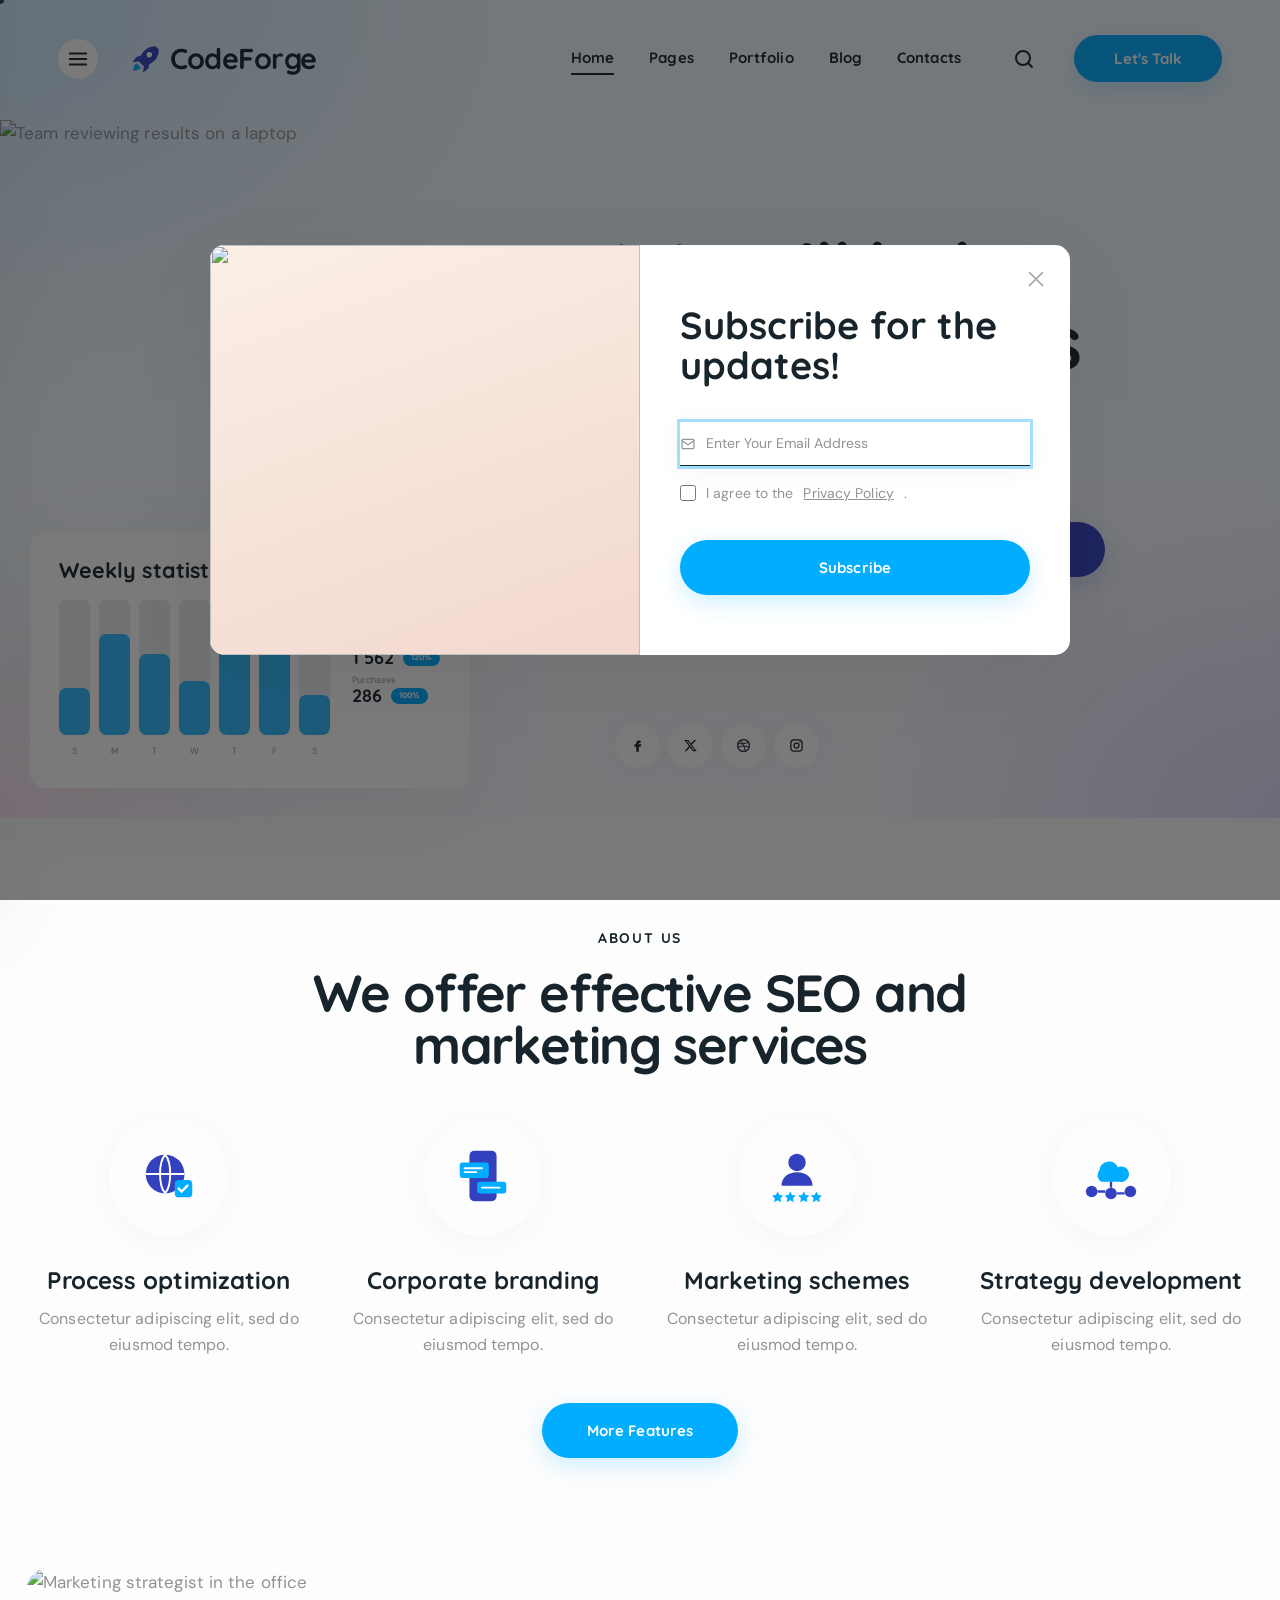
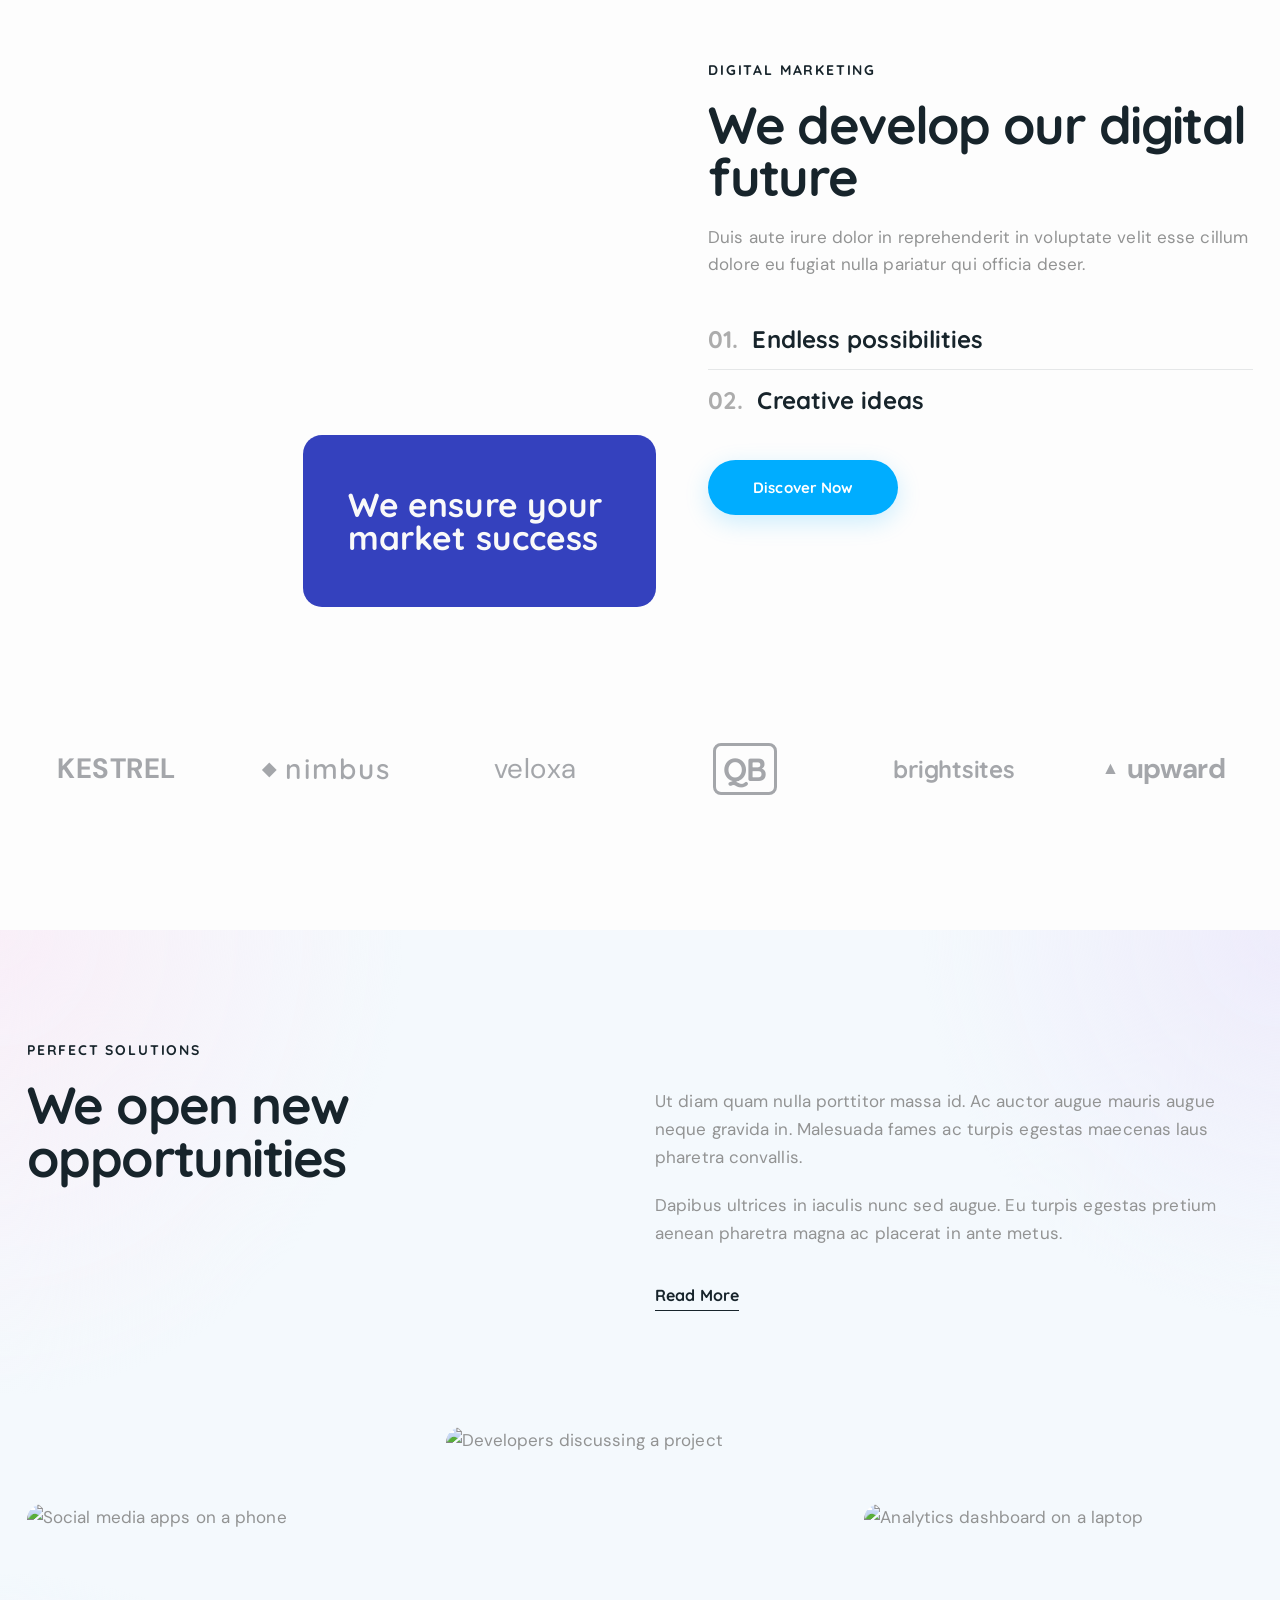
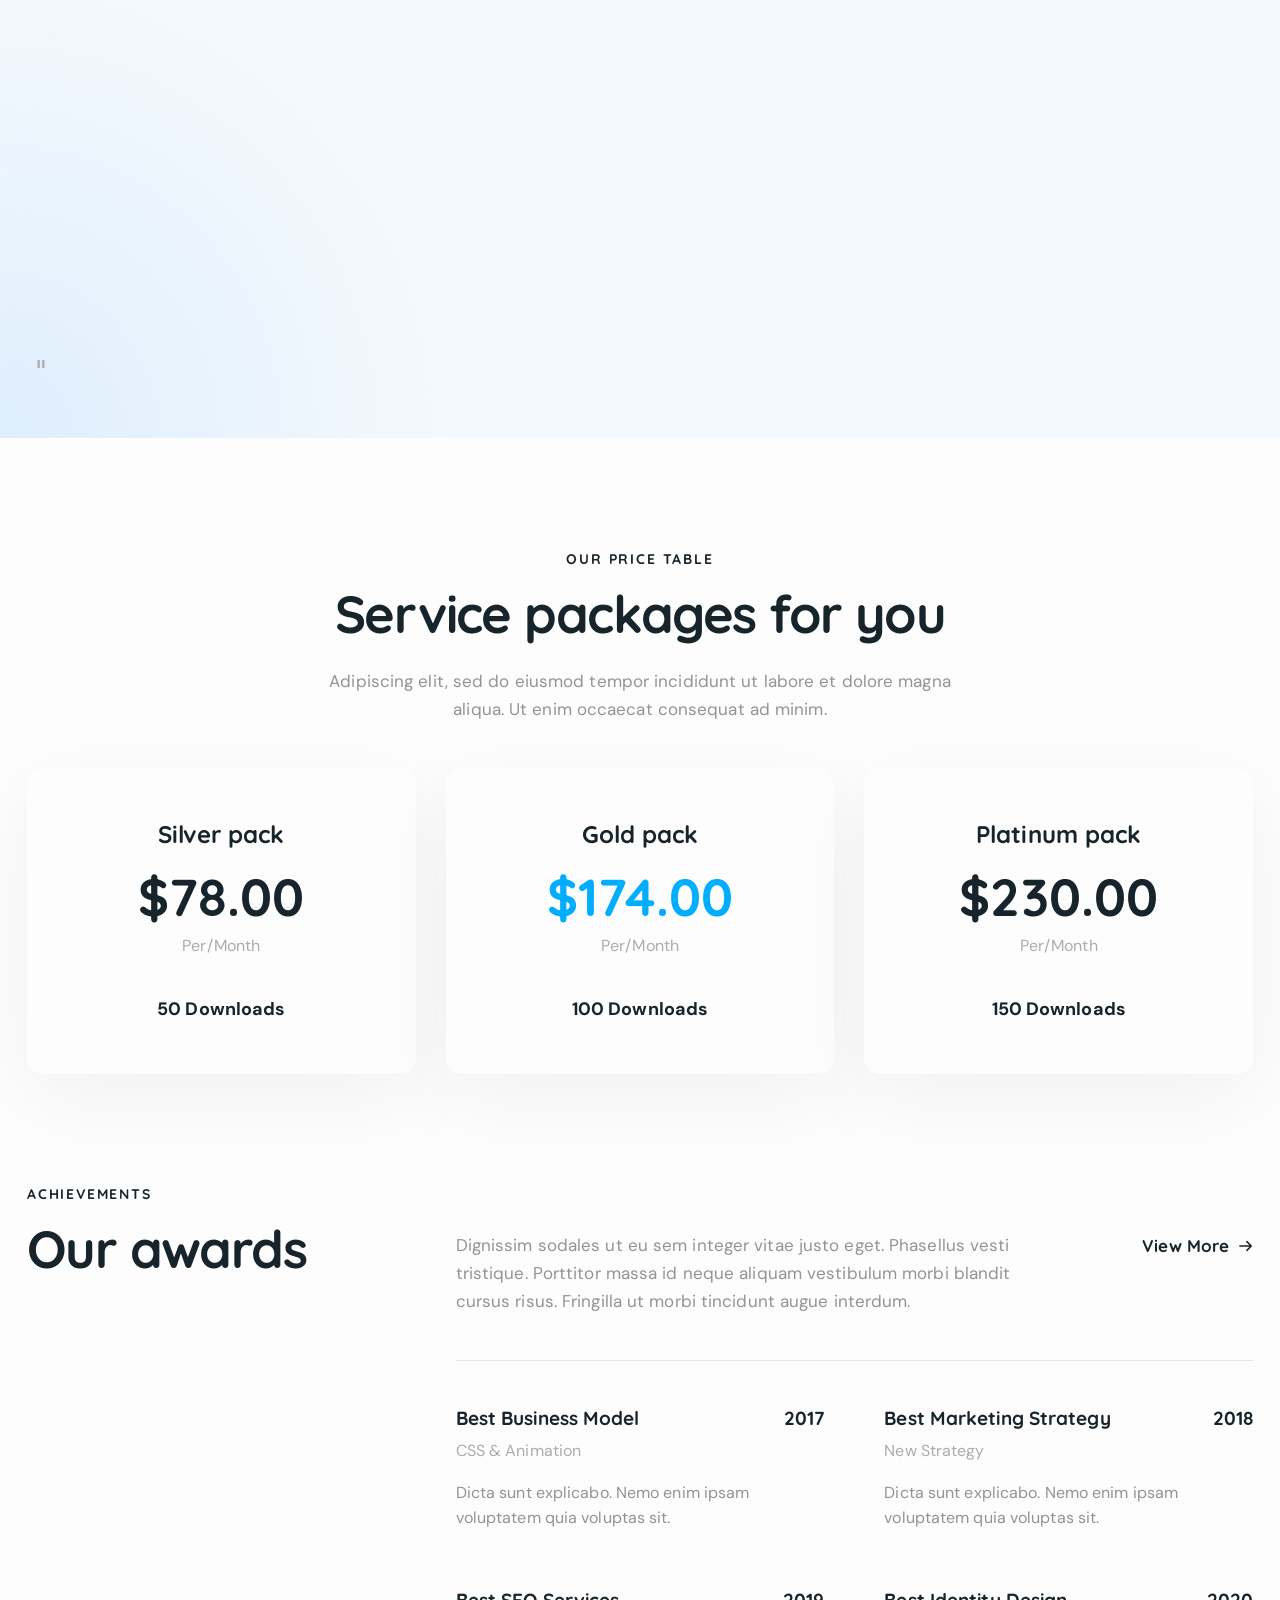
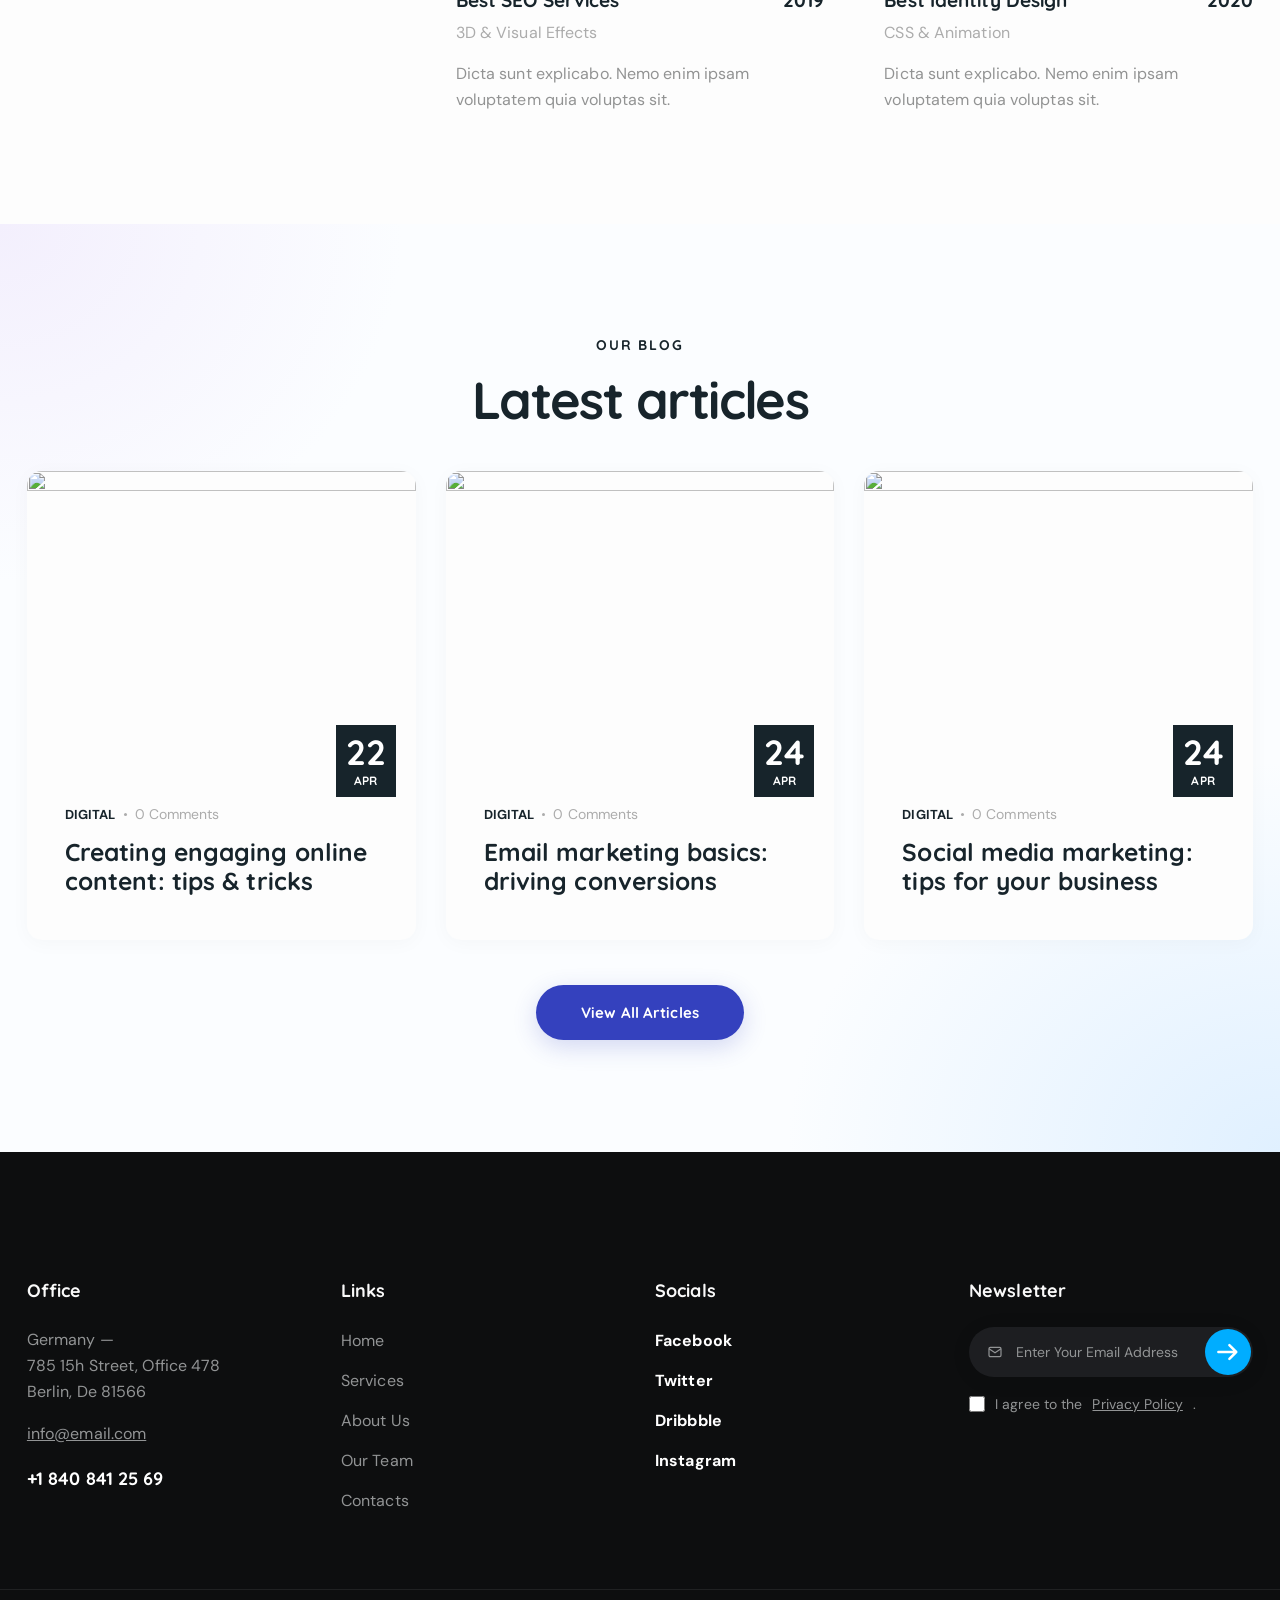
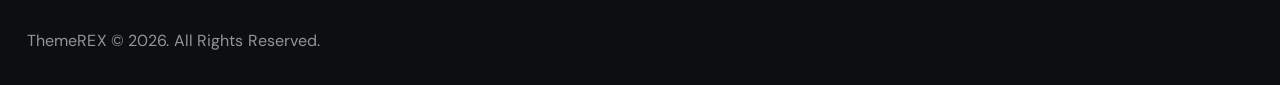
==== codeforge/index.html @ 67549c7a "initial commit" ====
<!doctype html>
<html lang="en">
<head>
  <meta charset="utf-8">
  <meta name="viewport" content="width=device-width, initial-scale=1">
  <title>CodeForge – IT Company</title>
  <meta name="description" content="CodeForge — SEO, digital marketing and IT services.">
  <link rel="icon" href="img/favicon.svg" type="image/svg+xml">
  <script>document.documentElement.classList.add('js')</script>
  <link rel="preconnect" href="https://fonts.googleapis.com">
  <link rel="preconnect" href="https://fonts.gstatic.com" crossorigin>
  <link rel="preconnect" href="https://images.unsplash.com">
  <link rel="stylesheet" href="https://fonts.googleapis.com/css2?family=DM+Sans:ital,wght@0,400;0,500;0,700;1,400&family=Quicksand:wght@400;500;600;700&display=swap">
  <link rel="preload" as="image" href="https://images.unsplash.com/photo-1531482615713-2afd69097998?auto=format&fit=crop&crop=faces&q=75&w=800&h=1100"
        imagesrcset="https://images.unsplash.com/photo-1531482615713-2afd69097998?auto=format&fit=crop&crop=faces&q=75&w=480&h=660 480w, https://images.unsplash.com/photo-1531482615713-2afd69097998?auto=format&fit=crop&crop=faces&q=75&w=800&h=1100 800w, https://images.unsplash.com/photo-1531482615713-2afd69097998?auto=format&fit=crop&crop=faces&q=75&w=1120&h=1540 1120w"
        imagesizes="(max-width: 767px) 100vw, 560px">
  <link rel="stylesheet" href="css/tokens.css?v=3">
  <link rel="stylesheet" href="css/components.css?v=3">
  <link rel="stylesheet" href="css/home.css?v=3">
  <script src="js/main.js?v=3" defer></script>
</head>
<body>

<a class="skip-link" href="#main">Skip to content</a>

<!-- ================= HEADER ================= -->
<header class="site-header" id="header">
  <div class="site-header__inner header-wide">
    <button class="icon-btn icon-btn--filled hide-sm" type="button" data-open="side-panel" aria-controls="side-panel" aria-expanded="false" aria-label="Open side panel"><svg aria-hidden="true"><use href="img/icons.svg#i-menu"/></svg></button>
    <a class="logo" href="#" aria-label="CodeForge home"><svg aria-hidden="true"><use href="img/icons.svg#logo-mark"/></svg>CodeForge</a>
    <div class="site-header__actions">
      <nav aria-label="Main">
        <ul class="nav">
          <li class="is-current"><a href="#" aria-current="page">Home</a>
            <ul class="dropdown">
              <li class="is-current"><a href="#">Online Marketing</a></li>
              <li><a href="#">SEO Agency</a></li>
              <li><a href="#">Creative Agency</a></li>
              <li><a href="#">Digital Agency</a></li>
            </ul>
          </li>
          <li><a href="#">Pages</a>
            <ul class="dropdown">
              <li><a href="#">About <svg class="chev" aria-hidden="true"><use href="img/icons.svg#i-chev"/></svg></a>
                <ul class="dropdown"><li><a href="#">About – Agency</a></li><li><a href="#">About – Personal</a></li></ul></li>
              <li><a href="#">Services <svg class="chev" aria-hidden="true"><use href="img/icons.svg#i-chev"/></svg></a>
                <ul class="dropdown"><li><a href="#">Services – Agency</a></li><li><a href="#">Services – Personal</a></li></ul></li>
              <li><a href="#">Our Team</a></li>
              <li><a href="#">FAQ</a></li>
              <li><a href="#">Pricing</a></li>
              <li><a href="#">Tools <svg class="chev" aria-hidden="true"><use href="img/icons.svg#i-chev"/></svg></a>
                <ul class="dropdown"><li><a href="#">Shortcodes</a></li><li><a href="#">Typography</a></li><li><a href="#">404</a></li><li><a href="#">Service Plus</a></li><li><a href="#">Newsletter Popup</a></li></ul></li>
            </ul>
          </li>
          <li><a href="#">Portfolio</a>
            <ul class="dropdown">
              <li><a href="#">Portfolio 1</a></li><li><a href="#">Portfolio 2</a></li><li><a href="#">Portfolio 3</a></li>
              <li><a href="#">Portfolio 4</a></li><li><a href="#">Portfolio 5</a></li><li><a href="#">Portfolio 6</a></li>
              <li><a href="#">Single Portfolio <svg class="chev" aria-hidden="true"><use href="img/icons.svg#i-chev"/></svg></a>
                <ul class="dropdown"><li><a href="#">Style 1</a></li><li><a href="#">Style 2</a></li><li><a href="#">Style 3</a></li><li><a href="#">Style 4</a></li><li><a href="#">Style 5</a></li></ul></li>
            </ul>
          </li>
          <li><a href="#">Blog</a>
            <ul class="dropdown">
              <li><a href="#">Blog Styles 1 <svg class="chev" aria-hidden="true"><use href="img/icons.svg#i-chev"/></svg></a>
                <ul class="dropdown"><li><a href="#">Blog Standard</a></li><li><a href="#">Blog List</a></li><li><a href="#">Masonry 2 Columns</a></li><li><a href="#">Masonry 3 Columns</a></li><li><a href="#">Masonry 4 Columns</a></li></ul></li>
              <li><a href="#">Blog Styles 2 <svg class="chev" aria-hidden="true"><use href="img/icons.svg#i-chev"/></svg></a>
                <ul class="dropdown"><li><a href="#">Blog Grid 3 Columns</a></li><li><a href="#">Blog Grid 4 Columns</a></li><li><a href="#">Blog Portfolio 3 Columns</a></li><li><a href="#">Blog Portfolio 4 Columns</a></li></ul></li>
              <li><a href="#">Single Post <svg class="chev" aria-hidden="true"><use href="img/icons.svg#i-chev"/></svg></a>
                <ul class="dropdown"><li><a href="#">Style 1</a></li><li><a href="#">Style 2</a></li><li><a href="#">Style 3</a></li><li><a href="#">Video Post</a></li><li><a href="#">Audio Post</a></li><li><a href="#">With Sidebar</a></li></ul></li>
            </ul>
          </li>
          <li><a href="#">Contacts</a></li>
        </ul>
      </nav>
      <button class="icon-btn" type="button" data-open="search" aria-controls="search" aria-expanded="false" aria-label="Search"><svg aria-hidden="true"><use href="img/icons.svg#i-search"/></svg></button>
      <button class="icon-btn only-mobile" type="button" data-open="mobile-menu" aria-controls="mobile-menu" aria-expanded="false" aria-label="Open menu"><svg aria-hidden="true"><use href="img/icons.svg#i-menu"/></svg></button>
      <a class="btn btn--primary btn--sm hide-sm" href="#">Let's Talk</a>
    </div>
  </div>
</header>

<main id="main">

<!-- ================= 1. HERO ================= -->
<section class="home-hero section--hero-bg" aria-labelledby="hero-title">
  <div class="hero">
    <div class="hero__media reveal reveal--left">
      <img class="hero__photo"
           src="https://images.unsplash.com/photo-1531482615713-2afd69097998?auto=format&fit=crop&crop=faces&q=75&w=800&h=1100"
           srcset="https://images.unsplash.com/photo-1531482615713-2afd69097998?auto=format&fit=crop&crop=faces&q=75&w=480&h=660 480w,
                   https://images.unsplash.com/photo-1531482615713-2afd69097998?auto=format&fit=crop&crop=faces&q=75&w=800&h=1100 800w,
                   https://images.unsplash.com/photo-1531482615713-2afd69097998?auto=format&fit=crop&crop=faces&q=75&w=1120&h=1540 1120w"
           sizes="(max-width: 767px) 100vw, 560px"
           width="560" height="770" alt="Team reviewing results on a laptop" fetchpriority="high" decoding="async">
      <figure class="hero__stats stats-card">
        <figcaption class="stats-card__title">Weekly statistics</figcaption>
        <div class="stats-card__bars" aria-hidden="true">
          <div class="stats-card__bar"><span style="height:35%"></span></div><div class="stats-card__bar"><span style="height:75%"></span></div><div class="stats-card__bar"><span style="height:60%"></span></div><div class="stats-card__bar"><span style="height:40%"></span></div><div class="stats-card__bar"><span style="height:85%"></span></div><div class="stats-card__bar"><span style="height:65%"></span></div><div class="stats-card__bar"><span style="height:30%"></span></div>
        </div>
        <dl class="stats-card__metrics">
          <div class="stat"><dt class="stat__label">Conversion</dt><dd class="stat__value">90% <span class="badge">120%</span></dd></div>
          <div class="stat"><dt class="stat__label">Clicks</dt><dd class="stat__value">1 562 <span class="badge">120%</span></dd></div>
          <div class="stat"><dt class="stat__label">Purchases</dt><dd class="stat__value">286 <span class="badge">100%</span></dd></div>
        </dl>
        <div class="stats-card__days" aria-hidden="true"><span>S</span><span>M</span><span>T</span><span>W</span><span>T</span><span>F</span><span>S</span></div>
      </figure>
    </div>
    <div class="hero__content reveal">
      <h1 class="t-hero" id="hero-title">We will help your business</h1>
      <p class="t-lead">Consectetur adipiscing elit, sed do eiusmod tempor incididunt dolore magna aliqua quis nostrud exerc.</p>
      <form class="subscribe-form" data-subscribe>
        <div class="subscribe">
          <label class="visually-hidden" for="hero-email">Email address</label>
          <input class="input" id="hero-email" type="email" name="email" placeholder="Enter Your Email Address" autocomplete="email" required>
          <button class="btn btn--secondary" type="submit"><svg aria-hidden="true"><use href="img/icons.svg#i-send"/></svg>Subscribe</button>
        </div>
        <label class="checkbox"><input type="checkbox" name="consent" required> I agree to the <a href="#">Privacy Policy</a>.</label>
        <p class="form-status" role="status"></p>
      </form>
      <ul class="socials" aria-label="Social media">
        <li><a href="#" aria-label="Facebook"><svg aria-hidden="true"><use href="img/icons.svg#i-fb"/></svg></a></li>
        <li><a href="#" aria-label="X"><svg aria-hidden="true"><use href="img/icons.svg#i-x"/></svg></a></li>
        <li><a href="#" aria-label="Dribbble"><svg aria-hidden="true"><use href="img/icons.svg#i-dr"/></svg></a></li>
        <li><a href="#" aria-label="Instagram"><svg aria-hidden="true"><use href="img/icons.svg#i-ig"/></svg></a></li>
      </ul>
    </div>
  </div>
</section>

<!-- ================= 2–3. ABOUT + FEATURES ================= -->
<section class="home-about" aria-labelledby="about-title">
  <div class="container">
    <div class="section-head section-head--center reveal">
      <p class="eyebrow">About Us</p>
      <h2 class="t-section" id="about-title">We offer effective SEO and marketing services</h2>
    </div>
    <ul class="grid grid--4 home-features plain-list">
      <li class="reveal"><a class="feature" href="#"><span class="feature__icon"><svg aria-hidden="true"><use href="img/icons.svg#f-world"/></svg></span><h3 class="feature__title">Process optimization</h3><p class="feature__text">Consectetur adipiscing elit, sed do eiusmod tempo.</p></a></li>
      <li class="reveal"><a class="feature" href="#"><span class="feature__icon"><svg aria-hidden="true"><use href="img/icons.svg#f-mobile"/></svg></span><h3 class="feature__title">Corporate branding</h3><p class="feature__text">Consectetur adipiscing elit, sed do eiusmod tempo.</p></a></li>
      <li class="reveal"><a class="feature" href="#"><span class="feature__icon"><svg aria-hidden="true"><use href="img/icons.svg#f-rating"/></svg></span><h3 class="feature__title">Marketing schemes</h3><p class="feature__text">Consectetur adipiscing elit, sed do eiusmod tempo.</p></a></li>
      <li class="reveal"><a class="feature" href="#"><span class="feature__icon"><svg aria-hidden="true"><use href="img/icons.svg#f-cloud"/></svg></span><h3 class="feature__title">Strategy development</h3><p class="feature__text">Consectetur adipiscing elit, sed do eiusmod tempo.</p></a></li>
    </ul>
    <div class="home-center"><a class="btn btn--primary" href="#">More Features</a></div>
  </div>
</section>

<!-- ================= 4. DIGITAL MARKETING ================= -->
<section class="home-digital" aria-labelledby="digital-title">
  <div class="container split home-digital__split">
    <figure class="media-overlap reveal reveal--left">
      <img class="media-overlap__img"
           src="https://images.unsplash.com/photo-1573496359142-b8d87734a5a2?auto=format&fit=crop&crop=faces&q=75&w=700&h=864"
           srcset="https://images.unsplash.com/photo-1573496359142-b8d87734a5a2?auto=format&fit=crop&crop=faces&q=75&w=400&h=494 400w,
                   https://images.unsplash.com/photo-1573496359142-b8d87734a5a2?auto=format&fit=crop&crop=faces&q=75&w=700&h=864 700w,
                   https://images.unsplash.com/photo-1573496359142-b8d87734a5a2?auto=format&fit=crop&crop=faces&q=75&w=1040&h=1284 1040w"
           sizes="(max-width: 767px) calc(100vw - 32px), 525px"
           width="520" height="642" alt="Marketing strategist in the office" loading="lazy" decoding="async">
      <figcaption class="media-overlap__card"><p class="media-overlap__title">We ensure your market success</p></figcaption>
    </figure>
    <div class="reveal">
      <p class="eyebrow">Digital Marketing</p>
      <h2 class="t-section" id="digital-title">We develop our digital future</h2>
      <p class="home-digital__text">Duis aute irure dolor in reprehenderit in voluptate velit esse cillum dolore eu fugiat nulla pariatur qui officia deser.</p>
      <ol class="steps">
        <li><span class="steps__num" aria-hidden="true">01.</span>Endless possibilities</li>
        <li><span class="steps__num" aria-hidden="true">02.</span>Creative ideas</li>
      </ol>
      <a class="btn btn--primary" href="#">Discover Now</a>
    </div>
  </div>
</section>

<!-- ================= 5. CLIENT LOGOS ================= -->
<section class="home-logos" aria-label="Our clients">
  <ul class="container logos plain-list">
    <li class="logos__item logo-a">KESTREL</li>
    <li class="logos__item logo-b"><span aria-hidden="true">◆</span>nimbus</li>
    <li class="logos__item logo-c">veloxa</li>
    <li class="logos__item logo-d">QB</li>
    <li class="logos__item logo-e">brightsites</li>
    <li class="logos__item logo-f"><span aria-hidden="true">▲</span>upward</li>
  </ul>
</section>

<!-- ================= 6. PERFECT SOLUTIONS + PORTFOLIO ================= -->
<section class="home-solutions section--soft-a" aria-labelledby="solutions-title">
  <div class="container">
    <div class="home-solutions__head">
      <div class="reveal">
        <p class="eyebrow">Perfect Solutions</p>
        <h2 class="t-section" id="solutions-title">We open new opportunities</h2>
      </div>
      <div class="home-solutions__text reveal">
        <p>Ut diam quam nulla porttitor massa id. Ac auctor augue mauris augue neque gravida in. Malesuada fames ac turpis egestas maecenas laus pharetra convallis.</p>
        <p>Dapibus ultrices in iaculis nunc sed augue. Eu turpis egestas pretium aenean pharetra magna ac placerat in ante metus.</p>
        <a class="link-underline" href="#">Read More</a>
      </div>
    </div>
    <div class="carousel" data-carousel role="region" aria-roledescription="carousel" aria-label="Recent projects">
      <div class="carousel__track">
        <a class="project" href="#" role="group" aria-roledescription="slide" aria-label="1 of 6"><img class="project__img" src="https://images.unsplash.com/photo-1611926653458-09294b3142bf?auto=format&fit=crop&q=75&w=780&h=694" srcset="https://images.unsplash.com/photo-1611926653458-09294b3142bf?auto=format&fit=crop&q=75&w=420&h=374 420w, https://images.unsplash.com/photo-1611926653458-09294b3142bf?auto=format&fit=crop&q=75&w=780&h=694 780w" sizes="(max-width: 767px) 85vw, 390px" width="390" height="347" alt="Social media apps on a phone" loading="lazy" decoding="async"></a>
        <a class="project" href="#" role="group" aria-roledescription="slide" aria-label="2 of 6"><img class="project__img" src="https://images.unsplash.com/photo-1551434678-e076c223a692?auto=format&fit=crop&q=75&w=780&h=1002" srcset="https://images.unsplash.com/photo-1551434678-e076c223a692?auto=format&fit=crop&q=75&w=420&h=540 420w, https://images.unsplash.com/photo-1551434678-e076c223a692?auto=format&fit=crop&q=75&w=780&h=1002 780w" sizes="(max-width: 767px) 85vw, 390px" width="390" height="501" alt="Developers discussing a project" loading="lazy" decoding="async"></a>
        <a class="project" href="#" role="group" aria-roledescription="slide" aria-label="3 of 6"><img class="project__img" src="https://images.unsplash.com/photo-1460925895917-afdab827c52f?auto=format&fit=crop&q=75&w=780&h=694" srcset="https://images.unsplash.com/photo-1460925895917-afdab827c52f?auto=format&fit=crop&q=75&w=420&h=374 420w, https://images.unsplash.com/photo-1460925895917-afdab827c52f?auto=format&fit=crop&q=75&w=780&h=694 780w" sizes="(max-width: 767px) 85vw, 390px" width="390" height="347" alt="Analytics dashboard on a laptop" loading="lazy" decoding="async"></a>
        <a class="project" href="#" role="group" aria-roledescription="slide" aria-label="4 of 6"><img class="project__img" src="https://images.unsplash.com/photo-1552664730-d307ca884978?auto=format&fit=crop&q=75&w=780&h=1002" srcset="https://images.unsplash.com/photo-1552664730-d307ca884978?auto=format&fit=crop&q=75&w=420&h=540 420w, https://images.unsplash.com/photo-1552664730-d307ca884978?auto=format&fit=crop&q=75&w=780&h=1002 780w" sizes="(max-width: 767px) 85vw, 390px" width="390" height="501" alt="Team planning on a whiteboard" loading="lazy" decoding="async"></a>
        <a class="project" href="#" role="group" aria-roledescription="slide" aria-label="5 of 6"><img class="project__img" src="https://images.unsplash.com/photo-1586953208448-b95a79798f07?auto=format&fit=crop&q=75&w=780&h=694" srcset="https://images.unsplash.com/photo-1586953208448-b95a79798f07?auto=format&fit=crop&q=75&w=420&h=374 420w, https://images.unsplash.com/photo-1586953208448-b95a79798f07?auto=format&fit=crop&q=75&w=780&h=694 780w" sizes="(max-width: 767px) 85vw, 390px" width="390" height="347" alt="Smartphone on a desk" loading="lazy" decoding="async"></a>
        <a class="project" href="#" role="group" aria-roledescription="slide" aria-label="6 of 6"><img class="project__img" src="https://images.unsplash.com/photo-1600880292203-757bb62b4baf?auto=format&fit=crop&q=75&w=780&h=1002" srcset="https://images.unsplash.com/photo-1600880292203-757bb62b4baf?auto=format&fit=crop&q=75&w=420&h=540 420w, https://images.unsplash.com/photo-1600880292203-757bb62b4baf?auto=format&fit=crop&q=75&w=780&h=1002 780w" sizes="(max-width: 767px) 85vw, 390px" width="390" height="501" alt="Colleagues celebrating a launch" loading="lazy" decoding="async"></a>
      </div>
    </div>
    <div class="carousel-controls carousel-controls--overlay">
      <button class="carousel-toggle" type="button" data-carousel-toggle aria-label="Pause slideshow"><svg aria-hidden="true"><use href="img/icons.svg#i-pause"/></svg></button>
    </div>
  </div>
</section>

<!-- ================= 7. PRICING ================= -->
<section class="home-pricing" aria-labelledby="pricing-title">
  <div class="container">
    <div class="section-head section-head--center reveal">
      <p class="eyebrow">Our Price Table</p>
      <h2 class="t-section" id="pricing-title">Service packages for you</h2>
      <p class="section-head__text">Adipiscing elit, sed do eiusmod tempor incididunt ut labore et dolore magna aliqua. Ut enim occaecat consequat ad minim.</p>
    </div>
    <ul class="grid grid--3 home-pricing__grid plain-list">
      <li class="price-card reveal"><h3 class="price-card__title">Silver pack</h3><p class="price-card__price">$78.00</p><p class="price-card__period">Per/Month</p><p class="price-card__details">50 Downloads</p></li>
      <li class="price-card price-card--featured reveal"><h3 class="price-card__title">Gold pack</h3><p class="price-card__price">$174.00</p><p class="price-card__period">Per/Month</p><p class="price-card__details">100 Downloads</p></li>
      <li class="price-card reveal"><h3 class="price-card__title">Platinum pack</h3><p class="price-card__price">$230.00</p><p class="price-card__period">Per/Month</p><p class="price-card__details">150 Downloads</p></li>
    </ul>
  </div>
</section>

<!-- ================= 8. AWARDS ================= -->
<section class="home-awards" aria-labelledby="awards-title">
  <div class="container home-awards__layout">
    <div class="reveal">
      <p class="eyebrow">Achievements</p>
      <h2 class="t-section" id="awards-title">Our awards</h2>
    </div>
    <div>
      <div class="home-awards__intro reveal">
        <p>Dignissim sodales ut eu sem integer vitae justo eget. Phasellus vesti tristique. Porttitor massa id neque aliquam vestibulum morbi blandit cursus risus. Fringilla ut morbi tincidunt augue interdum.</p>
        <a class="link-arrow" href="#">View More <svg aria-hidden="true"><use href="img/icons.svg#i-arrow"/></svg></a>
      </div>
      <hr class="divider">
      <ul class="grid grid--2 home-awards__grid plain-list">
        <li class="award reveal"><div class="award__head"><h3 class="award__title">Best Business Model</h3><span class="award__year">2017</span></div><p class="award__cat">CSS &amp; Animation</p><p>Dicta sunt explicabo. Nemo enim ipsam voluptatem quia voluptas sit.</p></li>
        <li class="award reveal"><div class="award__head"><h3 class="award__title">Best Marketing Strategy</h3><span class="award__year">2018</span></div><p class="award__cat">New Strategy</p><p>Dicta sunt explicabo. Nemo enim ipsam voluptatem quia voluptas sit.</p></li>
        <li class="award reveal"><div class="award__head"><h3 class="award__title">Best SEO Services</h3><span class="award__year">2019</span></div><p class="award__cat">3D &amp; Visual Effects</p><p>Dicta sunt explicabo. Nemo enim ipsam voluptatem quia voluptas sit.</p></li>
        <li class="award reveal"><div class="award__head"><h3 class="award__title">Best Identity Design</h3><span class="award__year">2020</span></div><p class="award__cat">CSS &amp; Animation</p><p>Dicta sunt explicabo. Nemo enim ipsam voluptatem quia voluptas sit.</p></li>
      </ul>
    </div>
  </div>
</section>

<!-- ================= 9. BLOG ================= -->
<section class="home-blog section--soft-b" aria-labelledby="blog-title">
  <div class="container">
    <div class="section-head section-head--center reveal">
      <p class="eyebrow">Our Blog</p>
      <h2 class="t-section" id="blog-title">Latest articles</h2>
    </div>
    <div class="grid grid--3 home-blog__grid">
      <article class="post-card reveal">
        <div class="post-card__media"><a class="post-card__link" href="#" tabindex="-1" aria-hidden="true">
          <img class="post-card__img" src="https://images.unsplash.com/photo-1600880292089-90a7e086ee0c?auto=format&fit=crop&q=75&w=890&h=664" srcset="https://images.unsplash.com/photo-1600880292089-90a7e086ee0c?auto=format&fit=crop&q=75&w=420&h=313 420w, https://images.unsplash.com/photo-1600880292089-90a7e086ee0c?auto=format&fit=crop&q=75&w=890&h=664 890w" sizes="(max-width: 767px) calc(100vw - 32px), (max-width: 1279px) 30vw, 410px" width="410" height="306" alt="" loading="lazy" decoding="async">
        </a>
        <time class="post-card__date" datetime="2026-04-22"><strong>22</strong>Apr</time></div>
        <div class="post-card__body"><div class="post-card__meta"><span class="t-meta">Digital</span><span class="sep" aria-hidden="true"></span><span class="t-meta">0 Comments</span></div><h3 class="post-card__title"><a href="#">Creating engaging online content: tips &amp; tricks</a></h3></div>
      </article>
      <article class="post-card reveal">
        <div class="post-card__media"><a class="post-card__link" href="#" tabindex="-1" aria-hidden="true">
          <img class="post-card__img" src="https://images.unsplash.com/photo-1516321318423-f06f85e504b3?auto=format&fit=crop&q=75&w=890&h=664" srcset="https://images.unsplash.com/photo-1516321318423-f06f85e504b3?auto=format&fit=crop&q=75&w=420&h=313 420w, https://images.unsplash.com/photo-1516321318423-f06f85e504b3?auto=format&fit=crop&q=75&w=890&h=664 890w" sizes="(max-width: 767px) calc(100vw - 32px), (max-width: 1279px) 30vw, 410px" width="410" height="306" alt="" loading="lazy" decoding="async">
        </a>
        <time class="post-card__date" datetime="2026-04-24"><strong>24</strong>Apr</time></div>
        <div class="post-card__body"><div class="post-card__meta"><span class="t-meta">Digital</span><span class="sep" aria-hidden="true"></span><span class="t-meta">0 Comments</span></div><h3 class="post-card__title"><a href="#">Email marketing basics: driving conversions</a></h3></div>
      </article>
      <article class="post-card reveal">
        <div class="post-card__media"><a class="post-card__link" href="#" tabindex="-1" aria-hidden="true">
          <img class="post-card__img" src="https://images.unsplash.com/photo-1588196749597-9ff075ee6b5b?auto=format&fit=crop&q=75&w=890&h=664" srcset="https://images.unsplash.com/photo-1588196749597-9ff075ee6b5b?auto=format&fit=crop&q=75&w=420&h=313 420w, https://images.unsplash.com/photo-1588196749597-9ff075ee6b5b?auto=format&fit=crop&q=75&w=890&h=664 890w" sizes="(max-width: 767px) calc(100vw - 32px), (max-width: 1279px) 30vw, 410px" width="410" height="306" alt="" loading="lazy" decoding="async">
        </a>
        <time class="post-card__date" datetime="2026-04-24"><strong>24</strong>Apr</time></div>
        <div class="post-card__body"><div class="post-card__meta"><span class="t-meta">Digital</span><span class="sep" aria-hidden="true"></span><span class="t-meta">0 Comments</span></div><h3 class="post-card__title"><a href="#">Social media marketing: tips for your business</a></h3></div>
      </article>
    </div>
    <div class="home-center"><a class="btn btn--secondary" href="#">View All Articles</a></div>
  </div>
</section>

</main>

<!-- ================= 10. FOOTER ================= -->
<footer class="site-footer">
  <div class="container site-footer__grid">
    <section aria-labelledby="ft-office"><h2 class="site-footer__title" id="ft-office">Office</h2>
      <address><p>Germany —<br>785 15h Street, Office 478<br>Berlin, De 81566</p><a class="is-underlined" href="mailto:info@email.com">info@email.com</a><a class="phone" href="tel:+18408412569">+1 840 841 25 69</a></address></section>
    <nav aria-labelledby="ft-links"><h2 class="site-footer__title" id="ft-links">Links</h2><ul><li><a href="#">Home</a></li><li><a href="#">Services</a></li><li><a href="#">About Us</a></li><li><a href="#">Our Team</a></li><li><a href="#">Contacts</a></li></ul></nav>
    <nav class="site-footer__socials" aria-labelledby="ft-socials"><h2 class="site-footer__title" id="ft-socials">Socials</h2><ul><li><a href="#">Facebook</a></li><li><a href="#">Twitter</a></li><li><a href="#">Dribbble</a></li><li><a href="#">Instagram</a></li></ul></nav>
    <section aria-labelledby="ft-news"><h2 class="site-footer__title" id="ft-news">Newsletter</h2>
      <form data-subscribe>
        <div class="footer-subscribe">
          <svg class="footer-subscribe__icon" aria-hidden="true"><use href="img/icons.svg#i-mail"/></svg>
          <label class="visually-hidden" for="footer-email">Email address</label>
          <input class="input" id="footer-email" type="email" name="email" placeholder="Enter Your Email Address" autocomplete="email" required>
          <button class="icon-btn" type="submit" aria-label="Subscribe"><svg aria-hidden="true"><use href="img/icons.svg#i-arrow"/></svg></button>
        </div>
        <label class="checkbox"><input type="checkbox" name="consent" required> I agree to the <a href="#">Privacy Policy</a>.</label>
        <p class="form-status" role="status"></p>
      </form>
    </section>
  </div>
  <div class="container site-footer__bottom"><p>ThemeREX © 2026. All Rights Reserved.</p></div>
</footer>

<!-- ================= OVERLAYS (inert until opened) ================= -->
<aside class="side-panel" id="side-panel" data-overlay role="dialog" aria-modal="true" aria-label="Side panel" inert>
  <button class="icon-btn side-panel__close" type="button" data-close aria-label="Close panel"><svg aria-hidden="true"><use href="img/icons.svg#i-close"/></svg></button>
  <a class="logo" href="#"><svg aria-hidden="true"><use href="img/icons.svg#logo-mark"/></svg>CodeForge</a>
  <ul class="side-panel__socials"><li><a href="#">Facebook</a></li><li><a href="#">Twitter</a></li><li><a href="#">Dribbble</a></li><li><a href="#">Instagram</a></li></ul>
  <address class="side-panel__contacts">
    <a href="tel:+18408412569"><svg aria-hidden="true"><use href="img/icons.svg#i-phone"/></svg>+1 840 841 25 69</a>
    <a href="mailto:info@email.com"><svg aria-hidden="true"><use href="img/icons.svg#i-mail"/></svg>info@email.com</a>
  </address>
</aside>

<div class="mobile-menu" id="mobile-menu" data-overlay role="dialog" aria-modal="true" aria-label="Menu" inert>
  <button class="icon-btn mobile-menu__close" type="button" data-close aria-label="Close menu"><svg aria-hidden="true"><use href="img/icons.svg#i-close"/></svg></button>
  <a class="logo logo--light" href="#"><svg aria-hidden="true"><use href="img/icons.svg#logo-mark"/></svg>CodeForge</a>
  <nav aria-label="Mobile"><ul class="mobile-menu__list" data-mobile-list></ul></nav>
</div>

<div class="search-overlay" id="search" data-overlay role="dialog" aria-modal="true" aria-label="Search" inert>
  <button class="icon-btn search-overlay__close" type="button" data-close aria-label="Close search"><svg aria-hidden="true"><use href="img/icons.svg#i-close"/></svg></button>
  <form class="search-overlay__form" role="search" action="#">
    <label class="visually-hidden" for="search-input">Search</label>
    <input id="search-input" type="search" name="s" placeholder="Type words and hit enter">
    <button class="icon-btn" type="submit" aria-label="Submit search"><svg aria-hidden="true"><use href="img/icons.svg#i-search"/></svg></button>
  </form>
</div>

<div class="modal" id="newsletter" data-overlay inert>
  <div class="modal__overlay" data-close></div>
  <div class="cta-modal" role="dialog" aria-modal="true" aria-labelledby="nl-title">
    <div class="cta-modal__media">
      <img src="https://images.unsplash.com/photo-1518895949257-7621c3c786d7?auto=format&fit=crop&q=75&w=860&h=880" srcset="https://images.unsplash.com/photo-1518895949257-7621c3c786d7?auto=format&fit=crop&q=75&w=430&h=440 430w, https://images.unsplash.com/photo-1518895949257-7621c3c786d7?auto=format&fit=crop&q=75&w=860&h=880 860w" sizes="(max-width: 767px) 100vw, 430px" width="430" height="440" alt="" decoding="async" fetchpriority="low">
    </div>
    <div class="cta-modal__body">
      <button class="icon-btn cta-modal__close" type="button" data-close aria-label="Close"><svg aria-hidden="true"><use href="img/icons.svg#i-close"/></svg></button>
      <h2 id="nl-title">Subscribe for the updates!</h2>
      <form data-subscribe>
        <div class="input-line-wrap"><svg aria-hidden="true"><use href="img/icons.svg#i-mail"/></svg><label class="visually-hidden" for="nl-email">Email address</label><input class="input input--line" id="nl-email" type="email" name="email" placeholder="Enter Your Email Address" autocomplete="email" required></div>
        <label class="checkbox"><input type="checkbox" name="consent" required> I agree to the <a href="#">Privacy Policy</a>.</label>
        <button class="btn btn--primary" type="submit">Subscribe</button>
        <p class="form-status" role="status"></p>
      </form>
    </div>
  </div>
</div>

<a class="icon-btn to-top" href="#header" aria-label="Back to top"><svg aria-hidden="true"><use href="img/icons.svg#i-up"/></svg></a>
<div class="cursor-dot" aria-hidden="true"></div>
</body>
</html>
---- codeforge/css/tokens.css ----
/* ==========================================================================
   CodeForge Design Tokens
   Source of truth: https://codeforge.themerex.net/ (Home 1), inspected 2026-10-24.
   [V] verified from computed CSS · [S] sampled from screenshots/images · [I] inferred
   ========================================================================== */

/* Fonts (DM Sans, Quicksand) are loaded with <link> tags in each page's <head>,
   in parallel with this file instead of a render-blocking @import chain. */

:root {
  /* ---------- 2.1 Color: brand ---------- */
  --color-primary:            #00ADFF; /* [V] text_link — main buttons, menu hover, Gold price */
  --color-primary-hover:      #069EE6; /* [V] text_hover */
  --color-secondary:          #3441BE; /* [V] text_link2 — Subscribe, View All Articles, overlap card */
  --color-secondary-hover:    #2430A2; /* [V] text_hover2 */
  --color-accent:             #86AE6E; /* [V] text_link3 — rarely used on Home 1 */
  --color-accent-hover:       #749B5D; /* [V] text_hover3 */

  /* ---------- Color: surfaces ---------- */
  --color-background:         #FDFDFD; /* [V] body background */
  --color-background-alt:     #F7FAFC; /* [V] scheme bg_color */
  --color-surface:            #FDFDFD; /* [V] alter_bg_color — cards */
  --color-surface-hover:      #FFFFFF; /* [V] alter_bg_hover */
  --color-surface-dark:       #17242B; /* [V] extra_bg_color — dropdowns, date badge */

  /* ---------- Color: text ---------- */
  --color-heading:            #17242B; /* [V] text_dark */
  --color-text:               #929393; /* [V] text */
  --color-muted:              #ACACAC; /* [V] text_light — meta, dates, "Per/Month" */
  --color-on-dark:            #FFFFFF;
  --color-on-dark-heading:    #F9F9F9; /* [V] footer headings */

  /* ---------- Color: lines ---------- */
  --color-border:             #E5E7E8; /* [V] bd_color, input_bd_color */

  /* ---------- Color: header / footer ---------- */
  --color-header-bg:          transparent;  /* [V] over hero */
  --color-header-bg-sticky:   #FFFFFF;      /* [V] sc_layouts_row_fixed_on */
  --color-footer-bg:          #0D0E0F;      /* [V] */
  --color-footer-text:        #929495;      /* [V] */
  --color-footer-input-bg:    #1D1E21;      /* [V] */
  --color-footer-border:      rgba(255, 255, 255, 0.08); /* [S] */

  /* ---------- Color: section gradients ----------
     The original uses three raster backgrounds (h1-bg-1/2/3.jpg, ~1920×1000).
     Pixel samples [S]: sky #D0E9FC, ice #ECFAFE, lilac #E6DBF9, blush #FCE8F4.
     Recreated here as soft mesh gradients — no saturated or neon tones. */
  --color-mesh-sky:    #D0E9FC;
  --color-mesh-ice:    #ECFAFE;
  --color-mesh-lilac:  #E6DBF9;
  --color-mesh-blush:  #FCE8F4;
  --gradient-hero:
    radial-gradient(60% 70% at 0% 0%, var(--color-mesh-sky) 0%, transparent 70%),
    radial-gradient(45% 55% at 100% 100%, var(--color-mesh-lilac) 0%, transparent 70%),
    radial-gradient(35% 40% at 0% 100%, var(--color-mesh-blush) 0%, transparent 70%),
    linear-gradient(180deg, #F2FBFE 0%, #F7FAFD 100%);
  --gradient-soft-a:
    radial-gradient(45% 60% at 0% 0%, #F9EFF8 0%, transparent 70%),
    radial-gradient(50% 60% at 0% 100%, #DEEEFD 0%, transparent 70%),
    radial-gradient(40% 50% at 100% 0%, #EEECFB 0%, transparent 70%),
    #F4F9FD;
  --gradient-soft-b:
    radial-gradient(45% 55% at 0% 0%, #F3EFFD 0%, transparent 70%),
    radial-gradient(55% 60% at 100% 100%, #E0F0FF 0%, transparent 70%),
    #FBFDFF;

  /* ---------- Color: button states ---------- */
  --btn-primary-bg:        var(--color-primary);
  --btn-primary-bg-hover:  var(--color-primary-hover);   /* [I] */
  --btn-primary-text:      #FFFFFF;
  --btn-primary-shadow:    0 7px 25px rgba(0, 173, 255, 0.2);  /* [V] */
  --btn-secondary-bg:       var(--color-secondary);
  --btn-secondary-bg-hover: var(--color-secondary-hover); /* [I] */
  --btn-secondary-text:     #FFFFFF;
  --btn-secondary-shadow:   0 7px 25px rgba(52, 65, 190, 0.2); /* [V] */
  --focus-ring:            0 0 0 3px rgba(0, 173, 255, 0.35);  /* [I] accessibility addition */

  /* ---------- 2.2 Typography ---------- */
  --font-body:    "DM Sans", sans-serif;   /* [V] */
  --font-heading: "Quicksand", sans-serif; /* [V] */

  /* Fluid sizes: clamp(mobile 375, slope, desktop 1440) — anchors verified at all three widths */
  --fs-hero:      clamp(1.875rem, 1rem + 4.6vw, 5rem);           /* 30 → 80px [V] */
  --fs-page:      clamp(2rem, 1.2rem + 3.6vw, 4.25rem);          /* inner-page title [I] */
  --fs-section:   clamp(1.625rem, 0.94rem + 2.9vw, 3.5625rem);   /* 26 → 38 → 57px [V] */
  --fs-h3:        clamp(1.5rem, 1.2rem + 1.1vw, 2.1875rem);      /* 35px overlay card [V] */
  --fs-card:      clamp(1.25rem, 1.1rem + 0.5vw, 1.5rem);        /* 24px icon-box/price [V] */
  --fs-blog-title:clamp(1.25rem, 1.05rem + 0.6vw, 1.625rem);     /* 26px [V] */
  --fs-h6:        1.1875rem;                                      /* 19px awards [V] */
  --fs-price:     clamp(2.25rem, 0.94rem + 2.9vw, 3.5625rem);    /* 39 → 57px [V] */
  --fs-lead:      clamp(1.0625rem, 1rem + 0.2vw, 1.1875rem);     /* hero lead 19px [V] */
  --fs-date:      2.1875rem;  /* blog date day 35px [V] */
  --fs-body:      1.0625rem;  /* 17px [V] */
  --fs-small:     1rem;       /* 16px descriptions [V] */
  --fs-nav:       0.9375rem;  /* 15px [V] */
  --fs-button:    0.9375rem;  /* 15px [V] */
  --fs-eyebrow:   0.875rem;   /* 14px [V] */
  --fs-meta:      0.75rem;    /* 12px [V] */

  --fw-regular: 400;
  --fw-medium:  500;
  --fw-bold:    700;

  --lh-hero:    0.95;   /* 76/80 [V] */
  --lh-heading: 1;      /* [V] */
  --lh-card:    1.2;    /* [V] */
  --lh-body:    1.64;   /* [V] */
  --lh-tight:   1.3;

  --ls-heading: -0.03em;  /* [V] */
  --ls-body:    0.1px;    /* [V] */
  --ls-eyebrow: 0.13em;   /* 1.82px @14px [V] */

  /* ---------- 2.3 Layout ---------- */
  --container-max:     1290px; /* [V] page_width */
  --container-gutter:  clamp(16px, 2.1vw, 30px);
  --content-narrow:    840px;  /* [V] wp content-size */
  --header-height:     117px;  /* [V] desktop */
  --header-height-sm:  72px;   /* [S] mobile */

  /* Spacing scale (8-based, matches Elementor gaps 10/20/30/40/60) */
  --space-1: 0.25rem;  /* 4  */
  --space-2: 0.5rem;   /* 8  */
  --space-3: 0.75rem;  /* 12 */
  --space-4: 1rem;     /* 16 */
  --space-5: 1.25rem;  /* 20 */
  --space-6: 1.875rem; /* 30 */
  --space-7: 2.5rem;   /* 40 */
  --space-8: 3.75rem;  /* 60 */
  --space-9: 5rem;     /* 80 */
  --space-10: 7.5rem;  /* 120 */

  --section-pad:     clamp(4rem, 2.5rem + 5.6vw, 7.5rem); /* 120px spacer rows at 1440 [V] */
  --block-gap:       45px;  /* heading → grid → button rhythm inside sections [V] */
  --grid-gap:        30px;  /* [V] */
  --grid-gap-wide:   60px;  /* [V] elm_gap_wider */
  --card-pad:        50px 20px; /* price card [V] */
  --card-pad-blog:   46px 38px 43px; /* [V] measured at 1440 */
  --heading-gap:     0.46em; /* heading margin-bottom [V] */
  --paragraph-gap:   1.57em; /* [V] */

  --btn-height:      55px;  /* [V] */
  --btn-height-sm:   47px;  /* "Let's Talk" 13px pad [V] */
  --btn-pad-x:       45px;  /* [V] */
  --btn-pad-x-sm:    40px;  /* [V] */

  --ratio-blog:      890 / 664;   /* [V] */
  --ratio-portrait:  1495 / 1920; /* [V] portfolio portrait */
  --ratio-landscape: 1920 / 1709; /* [V] portfolio landscape */
  --ratio-feature:   520 / 642;   /* [V] woman photo */

  --radius-pill:   30px;  /* [V] buttons, inputs */
  --radius-card:   15px;  /* [V] cards, images */
  --radius-media:  19px;  /* [V] large photos, overlap card */
  --radius-circle: 50%;

  --shadow-xs:    0 3px 20px rgba(23, 36, 43, 0.03); /* [V] blog card */
  --shadow-sm:    0 3px 25px rgba(0, 0, 0, 0.05);    /* [V] inputs */
  --shadow-icon:  0 6px 30px rgba(0, 0, 0, 0.03);    /* [V] icon circle */
  --shadow-lg:    0 23px 90px rgba(0, 0, 0, 0.05);   /* [V] price card */
  --shadow-menu:  1px 1px 2px rgba(0, 0, 0, 0.2);    /* [V] dropdown */

  --ease:          ease;
  --duration:      0.3s;  /* [V] */

  /* Breakpoints (reference only; CSS vars can't be used in @media)
     xl 1679 · lg 1279 · md 1023 · sm 767 · xs 479  [V] */
}

/* ---------- Responsive token overrides — values measured on the reference at 768 and 375px ---------- */
@media (max-width: 1023px) {
  :root {
    --container-gutter: 30px;  /* [V] content 30–723 at 768 */
    --header-height:    101px; /* [V] */
    --section-pad:      80px;  /* [V] spacer rows */
    --block-gap:        30px;  /* [V] */
    --fs-hero:          2.375rem; /* ~38px [V] */
    --lh-heading:       1.1;   /* 2-line 38px title = 84px [V] */
  }
}
@media (max-width: 767px) {
  :root {
    --container-gutter: 20px;  /* [V] content 20–355 at 375 */
    --header-height:    61px;  /* [V] */
    --header-height-sm: 61px;
    --section-pad:      54px;  /* [V] */
    --block-gap:        20px;  /* [V] */
    --fs-hero:          1.875rem; /* 30px [V] */
    --fs-button:        0.875rem; /* 14px [V] */
    --btn-height:       49px;  /* [V] 14px 37px padding */
    --btn-pad-x:        37px;  /* [V] */
    --fs-body:          1rem;  /* 16px [V] */
    --lh-body:          1.52;  /* [V] */
    --lh-hero:          1.13;  /* [V] */
    --lh-heading:       1.15;  /* 26/30px [V] */
    --ls-heading:       normal; /* [V] no negative tracking on mobile */
  }
}
---- codeforge/css/components.css ----
/* ==========================================================================
   CodeForge Components — every value comes from tokens.css
   ========================================================================== */

/* ---------- Base ---------- */
*, *::before, *::after { box-sizing: border-box; }
html { -webkit-text-size-adjust: 100%; }
body {
  margin: 0;
  background: var(--color-background);
  color: var(--color-text);
  font: var(--fw-regular) var(--fs-body) / var(--lh-body) var(--font-body);
  letter-spacing: var(--ls-body);
  -webkit-font-smoothing: antialiased;
}
img { display: block; max-width: 100%; height: auto; }
a { color: inherit; text-decoration: none; transition: color var(--duration) var(--ease); }
p { margin: 0 0 var(--paragraph-gap); }
p:last-child { margin-bottom: 0; }
h1, h2, h3, h4, h5, h6 {
  margin: 0 0 var(--heading-gap);
  color: var(--color-heading);
  font-family: var(--font-heading);
  font-weight: var(--fw-bold);
  line-height: var(--lh-heading);
}
:focus-visible { outline: 2px solid var(--color-primary); outline-offset: 3px; }
figure, address, dl, dd { margin: 0; font-style: normal; }
.plain-list { list-style: none; margin: 0; padding: 0; }
.visually-hidden {
  position: absolute !important; width: 1px; height: 1px; padding: 0; margin: -1px;
  overflow: hidden; clip: rect(0 0 0 0); white-space: nowrap; border: 0;
}

/* ---------- Layout utilities ---------- */
.container {
  width: 100%;
  max-width: calc(var(--container-max) + 2 * var(--container-gutter));
  margin-inline: auto;
  padding-inline: var(--container-gutter);
}
.section { padding-block: var(--section-pad); }
.section--hero-bg { background: var(--gradient-hero); }
.section--soft-a  { background: var(--gradient-soft-a); }
.section--soft-b  { background: var(--gradient-soft-b); }
.grid { display: grid; gap: var(--grid-gap); }
.grid--2 { grid-template-columns: repeat(2, minmax(0, 1fr)); }
.grid--3 { grid-template-columns: repeat(3, minmax(0, 1fr)); }
.grid--4 { grid-template-columns: repeat(4, minmax(0, 1fr)); }
.split { display: grid; grid-template-columns: 1fr 1fr; gap: var(--grid-gap-wide); align-items: center; }
.divider { height: 1px; background: var(--color-border); border: 0; margin: var(--space-6) 0; }

/* ---------- Type styles ---------- */
.t-hero {
  font-size: var(--fs-hero);
  line-height: var(--lh-hero);
  letter-spacing: var(--ls-heading);
}
.t-page    { font-size: var(--fs-page); letter-spacing: var(--ls-heading); }
.t-section { font-size: var(--fs-section); letter-spacing: var(--ls-heading); }
.t-card    { font-size: var(--fs-card); line-height: var(--lh-card); }
.t-lead    { font-size: var(--fs-lead); color: var(--color-text); }
.t-small   { font-size: var(--fs-small); line-height: 1.6; }
.t-meta {
  font: var(--fw-bold) var(--fs-meta) / 1 var(--font-body);
  text-transform: uppercase;
  color: var(--color-muted);
}
.eyebrow {
  display: block;
  margin-bottom: var(--space-5);
  font: var(--fw-bold) var(--fs-eyebrow) / 18px var(--font-heading);
  letter-spacing: var(--ls-eyebrow);
  text-transform: uppercase;
  color: var(--color-heading);
}

/* ---------- Section heading block ---------- */
.section-head { max-width: 900px; }
.section-head--center { margin-inline: auto; text-align: center; }
.section-head__text { max-width: 560px; margin-top: var(--space-5); }
.section-head--center .section-head__text { margin-inline: auto; }

/* ---------- Buttons ---------- */
.btn {
  display: inline-flex; align-items: center; justify-content: center; gap: 10px;
  height: var(--btn-height);
  padding: 0 var(--btn-pad-x);
  border: 0; border-radius: var(--radius-pill);
  font: var(--fw-bold) var(--fs-button) / 21px var(--font-heading);
  letter-spacing: var(--ls-body);
  cursor: pointer;
  transition: background-color var(--duration) var(--ease), box-shadow var(--duration) var(--ease), transform var(--duration) var(--ease);
}
.btn--sm { height: var(--btn-height-sm); padding-inline: var(--btn-pad-x-sm); }
.btn--primary   { background: var(--btn-primary-bg);   color: var(--btn-primary-text);   box-shadow: var(--btn-primary-shadow); }
.btn--primary:hover   { background: var(--btn-primary-bg-hover); }
.btn--secondary { background: var(--btn-secondary-bg); color: var(--btn-secondary-text); box-shadow: var(--btn-secondary-shadow); }
.btn--secondary:hover { background: var(--btn-secondary-bg-hover); }
.btn svg { width: 16px; height: 16px; }

/* Text link with sliding arrow ("View More →") */
.link-arrow {
  position: relative; display: inline-flex; align-items: center; gap: 10px;
  font: var(--fw-bold) var(--fs-body) / 20px var(--font-heading);
  color: var(--color-heading);
}
.link-arrow svg { width: 14px; height: 14px; transition: transform var(--duration) var(--ease); }
.link-arrow:hover { color: var(--color-primary-hover); }
.link-arrow:hover svg { transform: translateX(5px); }

/* Underlined text link ("Read More") */
.link-underline {
  font: var(--fw-bold) var(--fs-small) / 1.4 var(--font-heading);
  color: var(--color-heading);
  padding-bottom: 4px;
  border-bottom: 1px solid currentColor;
}
.link-underline:hover { color: var(--color-primary); }

/* ---------- Header & navigation ---------- */
.site-header {
  position: absolute; inset: 0 0 auto; z-index: 50;
  height: var(--header-height);
  background: var(--color-header-bg);
  transition: background-color var(--duration) var(--ease), height var(--duration) var(--ease);
}
.site-header.is-sticky {
  position: fixed; height: 80px;
  background: var(--color-header-bg-sticky);
  box-shadow: var(--shadow-sm);
}
.site-header__inner { height: 100%; display: flex; align-items: center; gap: var(--space-6); }
.site-header__actions { margin-left: auto; display: flex; align-items: center; gap: var(--space-6); }
.logo {
  display: inline-flex; align-items: center; gap: 8px;
  font: var(--fw-bold) 1.8rem/1 var(--font-heading);
  color: var(--color-heading); letter-spacing: -0.02em;
}
.logo svg { width: 34px; height: 34px; } /* logo image is 187×34 on the reference [V] */
.icon-btn {
  display: inline-grid; place-items: center;
  width: 40px; height: 40px; padding: 0;
  border: 0; border-radius: var(--radius-circle);
  background: transparent; color: var(--color-heading); cursor: pointer;
}
.icon-btn--filled { background: #FFFFFF; box-shadow: var(--shadow-sm); }
.icon-btn svg { width: 22px; height: 22px; }

.nav { display: flex; gap: var(--space-2); list-style: none; margin: 0; padding: 0; }
.nav > li { position: relative; }
.nav > li > a {
  position: relative; display: block; padding: 13.5px;
  font: var(--fw-bold) var(--fs-nav) / 1.5 var(--font-heading);
  color: var(--color-heading);
}
.nav > li > a::after {
  content: ""; position: absolute; left: 13.5px; right: 13.5px; bottom: 8px;
  height: 2px; background: currentColor;
  transform: scaleX(0); transform-origin: left; transition: transform var(--duration) var(--ease);
}
.nav > li.is-current > a::after { transform: scaleX(1); }
.nav > li > a:hover, .nav > li:focus-within > a { color: var(--color-primary); }

/* Dropdown */
.dropdown {
  position: absolute; top: 100%; left: 0; z-index: 10;
  width: 225px; margin: 0; padding: 15px 0; list-style: none;
  background: var(--color-surface-dark);
  border-radius: var(--radius-card);
  box-shadow: var(--shadow-menu);
  opacity: 0; visibility: hidden; transform: translateY(10px);
  transition: opacity var(--duration) var(--ease), transform var(--duration) var(--ease), visibility var(--duration);
}
.nav li:hover > .dropdown, .nav li:focus-within > .dropdown { opacity: 1; visibility: visible; transform: none; }
.dropdown li { position: relative; }
.dropdown a {
  display: flex; justify-content: space-between; padding: 9.75px 24px;
  font: var(--fw-regular) var(--fs-nav) / 1.4 var(--font-body);
  color: var(--color-on-dark);
}
.dropdown a:hover, .dropdown .is-current > a { color: var(--color-primary); }
.dropdown .dropdown { top: -15px; left: 100%; }

/* Mobile menu (full-screen, dark scheme as in reference) */
.mobile-menu {
  position: fixed; inset: 0; z-index: 100;
  display: flex; flex-direction: column; gap: var(--space-6);
  padding: var(--space-8) var(--container-gutter);
  background: var(--color-surface-dark); color: var(--color-on-dark);
  opacity: 0; visibility: hidden; transition: opacity var(--duration) var(--ease), visibility var(--duration);
  overflow-y: auto;
}
.mobile-menu.is-open { opacity: 1; visibility: visible; }
.mobile-menu__close { position: absolute; top: 20px; right: 20px; color: var(--color-on-dark); }
.mobile-menu__list { list-style: none; margin: 0; padding: 0; }
.mobile-menu__list > li > a {
  display: block; padding: 10px 0;
  font: var(--fw-bold) 1.75rem/1.2 var(--font-heading); color: var(--color-on-dark);
}
.mobile-menu__list ul { list-style: none; margin: 0 0 var(--space-3); padding-left: var(--space-4); }
.mobile-menu__list ul a { display: block; padding: 6px 0; color: var(--color-footer-text); font-size: var(--fs-small); }
.mobile-menu__list a:hover { color: var(--color-primary); }

/* ---------- Hero ---------- */
.hero { position: relative; min-height: 854px; display: grid; grid-template-columns: minmax(0, 560px) 1fr; align-items: center; }
.hero__media { position: relative; align-self: stretch; margin-top: 82px; }
.hero__photo { width: 100%; height: 100%; object-fit: cover; border-radius: 0 var(--radius-media) var(--radius-media) 0; }
.hero__stats { position: absolute; left: 30px; bottom: 30px; width: min(500px, 85%); }
.hero__content { padding: var(--header-height) var(--container-gutter) var(--space-8) clamp(30px, 6vw, 90px); max-width: 720px; }
.hero__content .t-hero { margin-bottom: var(--space-6); }
.hero__content .t-lead { max-width: 560px; }

/* Subscribe form (hero + footer) */
.subscribe { display: flex; gap: var(--space-2); margin-top: var(--space-8); max-width: 545px; }
.input {
  flex: 1; min-width: 0; height: var(--btn-height);
  padding: 0 27px; border: 0; border-radius: var(--radius-pill);
  background: #FFFFFF; box-shadow: var(--shadow-sm);
  font: var(--fw-regular) var(--fs-small) var(--font-body); color: var(--color-heading);
}
.input::placeholder { color: var(--color-text); }
.input:focus { outline: none; box-shadow: var(--shadow-sm), var(--focus-ring); }
.checkbox { display: inline-flex; align-items: center; gap: 10px; margin-top: var(--space-4); font-size: 14px; color: var(--color-text); }
.checkbox input { width: 16px; height: 16px; margin: 0; accent-color: var(--color-primary); }
.checkbox a { text-decoration: underline; }
.form-status { min-height: 1.5em; margin: var(--space-2) 0 0; font-size: 14px; color: var(--color-secondary); }
.form-status:empty { display: none; }

/* Round social buttons */
.socials { display: flex; gap: 12px; list-style: none; margin: var(--space-9) 0 0; padding: 0; }
.socials a {
  display: grid; place-items: center; width: 42px; height: 42px;
  border-radius: var(--radius-circle); background: #FFFFFF; color: var(--color-heading);
  box-shadow: var(--shadow-sm);
}
.socials a:hover { color: var(--color-primary); }
.socials svg { width: 15px; height: 15px; }

/* ---------- Statistics block (hero "Weekly statistics" card) ---------- */
.stats-card {
  padding: 22px 26px; border-radius: var(--radius-card);
  background: #FFFFFF; box-shadow: var(--shadow-lg);
  display: grid; grid-template-columns: 1fr auto; gap: 8px 24px;
}
.stats-card__title { grid-column: 1 / -1; margin: 0 0 var(--space-3); font: var(--fw-bold) 1.5rem/1 var(--font-heading); color: var(--color-heading); }
.stats-card__bars { display: flex; gap: 10px; align-items: flex-end; height: 120px; }
.stats-card__bar { position: relative; flex: 1; height: 100%; border-radius: 8px; background: #E9ECEE; overflow: hidden; }
.stats-card__bar span { position: absolute; inset: auto 0 0; border-radius: 8px; background: var(--color-primary); opacity: .8; }
.stats-card__days { display: flex; gap: 10px; grid-column: 1; }
.stats-card__days span { flex: 1; text-align: center; font-size: 10px; color: var(--color-text); }
.stats-card__metrics { grid-row: 2 / span 2; grid-column: 2; display: grid; gap: 10px; align-content: start; }
.stat { display: grid; gap: 2px; }
.stat__label { font-size: 10px; color: var(--color-text); line-height: 1; }
.stat__value { display: flex; align-items: center; gap: 10px; font: var(--fw-bold) 1.25rem/1 var(--font-heading); color: var(--color-heading); }
.badge { padding: 3px 9px; border-radius: var(--radius-pill); background: var(--color-primary); color: #FFFFFF; font: var(--fw-bold) 9px/1.2 var(--font-body); }

/* ---------- Feature (icon) card ---------- */
.feature { text-align: center; }
.feature__icon {
  display: grid; place-items: center; width: 119px; height: 119px; margin: 0 auto var(--space-6);
  border-radius: var(--radius-circle); background: var(--color-surface); box-shadow: var(--shadow-icon);
}
.feature__icon svg { width: 62px; height: 62px; transition: transform var(--duration) var(--ease); }
.feature:hover .feature__icon svg { transform: scale(1.1); }
.feature__title { font-size: 1.5rem; line-height: var(--lh-card); margin-bottom: var(--space-3); } /* 24px at every width [V] */
.feature__text { font-size: var(--fs-small); line-height: 1.6; }

/* ---------- Media with overlap card ---------- */
.media-overlap { position: relative; max-width: 517px; padding-bottom: 60px; }
.media-overlap__img { width: 100%; aspect-ratio: var(--ratio-feature); object-fit: cover; border-radius: var(--radius-media); }
.media-overlap__card {
  position: absolute; right: -90px; bottom: 0; width: 290px; padding: 40px 34px;
  border-radius: var(--radius-media); background: var(--color-secondary);
}
.media-overlap__title { margin: 0; color: var(--color-on-dark-heading); font: var(--fw-bold) var(--fs-h3) / 1 var(--font-heading); letter-spacing: var(--ls-body); }

/* ---------- Process steps (numbered list) ---------- */
.steps { list-style: none; margin: var(--space-6) 0; padding: 0; }
.steps li {
  display: flex; gap: 14px; padding: 18px 0;
  font: var(--fw-bold) var(--fs-card) / 1 var(--font-heading); color: var(--color-heading);
}
.steps li + li { border-top: 1px solid var(--color-border); }
.steps__num { color: var(--color-muted); }

/* ---------- Logo strip ---------- */
.logos { display: grid; grid-template-columns: repeat(6, 1fr); gap: var(--grid-gap); align-items: center; }
.logos__item {
  display: grid; place-items: center; height: 99px; border-radius: var(--radius-card);
  color: #8C8F92; font: var(--fw-bold) 1.5rem/1 var(--font-heading); letter-spacing: -0.02em;
  opacity: .8; transition: opacity var(--duration) var(--ease);
}
.logos__item:hover { opacity: 1; }

/* ---------- Portfolio carousel ---------- */
/* Swiper reference [V]: 3 per view, 60px gap, loop, autoplay 7s, speed 600ms; slides centered vertically */
.carousel { overflow: hidden; --carousel-gap: var(--grid-gap); } /* 410px slides + 30px gap at 1440 [V] */
.carousel__track { display: flex; gap: var(--carousel-gap); align-items: center; transition: transform .6s var(--ease); }
.project { flex: 0 0 calc((100% - 2 * var(--carousel-gap)) / 3); overflow: hidden; border-radius: var(--radius-card); }
.project__img { transition: transform .6s var(--ease); }
.project:hover .project__img { transform: scale(1.04); }
.project__img { width: 100%; border-radius: var(--radius-card); object-fit: cover; aspect-ratio: var(--ratio-landscape); }
.project:nth-child(even) .project__img { aspect-ratio: var(--ratio-portrait); }
.carousel-controls { display: flex; align-items: center; gap: var(--space-4); margin-top: var(--space-7); }
/* takes no layout space: sits in the section's bottom padding */
.carousel-controls--overlay { position: relative; height: 0; margin: 0; }
.carousel-controls--overlay .carousel-toggle { position: absolute; top: 24px; left: 0; }
.carousel-toggle {
  display: grid; place-items: center; width: 28px; height: 28px; padding: 0; border: 0;
  border-radius: var(--radius-circle); background: transparent; color: var(--color-muted); cursor: pointer;
}
.carousel-toggle:hover { color: var(--color-heading); }
.carousel-toggle svg { width: 14px; height: 14px; }
.dots { display: flex; gap: 10px; }
/* 8px visible dot inside a 24px hit area */
.dots button { position: relative; width: 24px; height: 24px; padding: 0; border: 0; background: none; cursor: pointer; }
.dots button::before { content: ""; position: absolute; inset: 8px; border-radius: 50%; background: var(--color-border); transition: background-color var(--duration) var(--ease); }
.dots button[aria-current="true"]::before { background: var(--color-heading); }

/* ---------- Pricing card ---------- */
.price-card {
  padding: var(--card-pad); text-align: center;
  border-radius: var(--radius-card); background: var(--color-surface); box-shadow: var(--shadow-lg);
  transition: background-color var(--duration) var(--ease), transform var(--duration) var(--ease);
}
.price-card:hover { background: var(--color-surface-hover); transform: translateY(-4px); }
.price-card__title  { font-size: var(--fs-card); line-height: 1.25; margin-bottom: 15px; }
.price-card :where(p) { margin: 0; }
.price-card__price  { font: var(--fw-bold) var(--fs-price) / 1.25 var(--font-heading); color: var(--color-heading); }
.price-card--featured .price-card__price { color: var(--color-primary); }
.price-card__period { margin-top: 9px; font-size: var(--fs-small); line-height: 1; color: var(--color-muted); }
.price-card__details { margin-top: 41px; font: var(--fw-bold) 1.125rem/1.6 var(--font-body); color: var(--color-heading); }

/* ---------- Award item ---------- */
.award__head { display: flex; justify-content: space-between; gap: var(--space-4); }
.award__title, .award__year { margin: 0; font: var(--fw-bold) var(--fs-h6) / 1 var(--font-heading); letter-spacing: var(--ls-body); color: var(--color-heading); }
.award__cat { display: block; margin: 10px 0 var(--space-4); font-size: 14px; line-height: 1.4; color: var(--color-muted); }
.award p { font-size: var(--fs-small); line-height: 1.6; }

/* ---------- Blog card ---------- */
.post-card {
  position: relative; overflow: hidden;
  border-radius: var(--radius-card); background: var(--color-surface); box-shadow: var(--shadow-xs);
}
.post-card__media { position: relative; }
.post-card__link { display: block; overflow: hidden; }
.post-card__img { width: 100%; aspect-ratio: var(--ratio-blog); object-fit: cover; transition: transform .6s var(--ease); }
.post-card:hover .post-card__img { transform: scale(1.04); }
.post-card__date {
  position: absolute; right: 20px; bottom: -36px; z-index: 1;
  display: grid; place-items: center; align-content: center; width: 60px; height: 72px;
  background: var(--color-surface-dark); color: #FFFFFF;
  font: var(--fw-bold) var(--fs-meta) / 1 var(--font-heading); text-transform: uppercase;
}
.post-card__date strong { font-size: var(--fs-date); line-height: 1; margin-bottom: 5px; }
.post-card__body { padding: var(--card-pad-blog); }
/* right padding keeps the meta line clear of the date badge on narrow cards */
.post-card__meta { display: flex; flex-wrap: wrap; gap: 8px; align-items: center; margin-bottom: 17px; padding-right: 72px; }
.post-card__meta .t-meta:first-child { color: var(--color-heading); font-size: 13px; }
.post-card__meta .sep { width: 3px; height: 3px; border-radius: 50%; background: var(--color-muted); }
.post-card__meta .t-meta:last-child { text-transform: none; font-weight: 400; font-size: 14px; }
.post-card__title { margin: 0; font-size: var(--fs-blog-title); line-height: var(--lh-card); letter-spacing: var(--ls-body); }
.post-card__title a:hover { color: var(--color-primary); }

/* ---------- CTA: newsletter popup ---------- */
.cta-modal {
  display: grid; grid-template-columns: 1fr 1fr; max-width: 860px; overflow: hidden;
  border-radius: var(--radius-card); background: #FFFFFF; box-shadow: var(--shadow-lg);
}
.cta-modal__media { min-height: 320px; background: linear-gradient(160deg, #FBEFE6, #F2D8CF); }
.cta-modal__body { position: relative; padding: var(--space-8) var(--space-7); }
.cta-modal__body h2 { font-size: clamp(1.75rem, 1.4rem + 1.2vw, 2.5rem); line-height: 1.05; }
.cta-modal__close { position: absolute; top: 14px; right: 14px; color: var(--color-muted); }
.input--line {
  width: 100%; height: 44px; padding: 0 0 0 26px; border: 0; border-bottom: 1px solid var(--color-heading);
  border-radius: 0; background: transparent; box-shadow: none; font-size: 14px;
}
.cta-modal .btn { width: 100%; margin-top: var(--space-6); }

/* ---------- Footer ---------- */
.site-footer { background: var(--color-footer-bg); color: var(--color-footer-text); font-size: var(--fs-small); }
.site-footer__grid { display: grid; grid-template-columns: repeat(4, 1fr); gap: var(--grid-gap); padding-block: 126px 15px; }
.site-footer__title { color: var(--color-on-dark-heading); font-size: 1.125rem; line-height: 26px; margin-bottom: 23px; }
.site-footer address p { margin-bottom: var(--space-4); }
.site-footer ul { list-style: none; margin: 0; padding: 0; display: grid; gap: 13px; line-height: 27px; }
.site-footer a:hover { color: var(--color-on-dark); }
.site-footer .is-underlined { text-decoration: underline; }
.site-footer .phone { display: block; margin-top: var(--space-5); color: var(--color-on-dark); font: var(--fw-bold) 1.125rem var(--font-heading); }
.site-footer__socials a { color: var(--color-on-dark); font-weight: var(--fw-bold); }
.footer-subscribe { position: relative; display: flex; }
.footer-subscribe .input { height: 50px; padding-left: 47px; background: var(--color-footer-input-bg); color: var(--color-on-dark); font-size: 14px; }
.footer-subscribe .input::placeholder { color: var(--color-footer-text); }
.footer-subscribe__icon { position: absolute; left: 18px; top: 50%; translate: 0 -50%; width: 16px; }
.footer-subscribe .icon-btn { position: absolute; right: 2px; top: 2px; width: 46px; height: 46px; background: var(--color-primary); color: #FFFFFF; }
.site-footer .checkbox { color: var(--color-footer-text); }
.site-footer__bottom { margin-top: 60px; padding-block: 40px 34px; border-top: 1px solid var(--color-footer-border); font-size: var(--fs-small); line-height: 21px; }

/* ---------- Utility floating buttons ---------- */
.to-top {
  position: fixed; right: 20px; bottom: 20px; z-index: 40;
  width: 40px; height: 40px; background: var(--color-surface-dark); color: #FFFFFF;
}

/* ---------- Entrance animation (codeforge-fadein / fadeinleft) ---------- */
/* Only hidden when JS is running, so content never stays invisible without it */
.js .reveal { opacity: 0; transform: translateY(30px); transition: opacity .8s var(--ease), transform .8s var(--ease); }
.js .reveal--left { transform: translateX(-40px); }
.js .reveal.is-visible { opacity: 1; transform: none; }
@media (prefers-reduced-motion: reduce) {
  .reveal { opacity: 1; transform: none; transition: none; }
  * { transition-duration: 0s !important; }
}

/* ---------- Responsive ---------- */
.only-mobile { display: none !important; }
@media (max-width: 1279px) {
  .nav, .hide-lg { display: none !important; }
  .only-mobile { display: inline-grid !important; }
  .media-overlap__card { right: -30px; }
}
@media (max-width: 1023px) {
  .grid--4 { grid-template-columns: repeat(2, 1fr); row-gap: var(--space-8); }
  .logos { grid-template-columns: repeat(3, 1fr); }
  .site-footer__grid { grid-template-columns: repeat(2, 1fr); }
  .hero { min-height: 0; grid-template-columns: 1fr 1fr; }
}
@media (max-width: 767px) {
  .site-header { height: var(--header-height-sm); }
  .grid--2, .grid--3, .grid--4, .split, .hero, .cta-modal { grid-template-columns: minmax(0, 1fr); }
  .site-header__actions { gap: var(--space-2); }
  .hero__media { margin-top: var(--header-height-sm); min-height: 380px; }
  .hero__photo { border-radius: 0; }
  .hero__content { padding: var(--space-8) var(--container-gutter); }
  .subscribe { margin-top: var(--space-6); }
  .subscribe .btn { padding-inline: 24px; }
  .socials { margin-top: var(--space-7); }
  .media-overlap__card { right: 0; width: 70%; padding: 28px 24px; }
  .carousel { --carousel-gap: var(--space-5); }
  .project { flex-basis: 85%; }
  .logos { grid-template-columns: repeat(2, 1fr); }
  .cta-modal__media { min-height: 180px; }
  .hide-sm { display: none !important; }
}
@media (max-width: 479px) {
  .site-footer__grid { grid-template-columns: 1fr; }
}
---- codeforge/css/home.css ----
/* ==========================================================================
   CodeForge Home 1 — page composition. Positions measured at 1440px on the reference.
   Uses tokens only; components come from components.css.
   ========================================================================== */

.skip-link { position: absolute; left: -9999px; top: 10px; z-index: 200; padding: 10px 16px; background: var(--color-heading); color: #fff; }
.skip-link:focus { left: 10px; }

/* Header spans the full viewport with ~65px side padding [S] */
.header-wide { padding-inline: clamp(16px, 4.5vw, 65px); }
.site-header.is-sticky { animation: header-in var(--duration) var(--ease-out, ease-out); }
@keyframes header-in { from { transform: translateY(-100%); } to { transform: none; } }
.dropdown .chev { width: 12px; height: 12px; flex: none; }

/* Anchors used as cards */
.feature, .project { display: block; color: inherit; }

.home-center { margin-top: var(--block-gap); text-align: center; }

/* ---------- 1. Hero — scales with the viewport like the reference [V at 1440 and 1920]:
   photo column 39% / text column 47.3% / spacer; hero 854px tall at 1440 → 963px at 1920;
   text column padding 19.2% (x685 → x916); h1 at y252 → y311; socials pinned 50px above the hero bottom. ---------- */
.home-hero .hero { min-height: calc(527px + 22.7vw); grid-template-columns: 39% 47.3% minmax(0, 1fr); align-items: stretch; }
.home-hero .hero__media { margin-top: 120px; container-type: inline-size; }
.home-hero .hero__photo { position: absolute; inset: 0; height: 100%; border-radius: 0 var(--radius-media) 0 0; }
.home-hero .hero__stats { left: 30px; bottom: 30px; width: calc(100% - 60px); aspect-ratio: 496 / 289; padding: 30px 32px; }
.home-hero .stats-card__bars { height: 150px; }
.home-hero .hero__content { display: flex; flex-direction: column; max-width: none; padding: calc(77px + 12.3vw) 0 50px 19.2%; }
.home-hero .t-hero { margin-bottom: 40px; }
.home-hero .t-lead { max-width: 560px; margin: 0; }
.home-hero .subscribe-form { margin-bottom: 60px; }
.home-hero .subscribe { max-width: none; margin-top: 44px; gap: 10px; }
.home-hero .subscribe .input { flex: 1 1 auto; }
.home-hero .subscribe .btn { flex: 0 0 190px; }
.home-hero .socials { margin-top: auto; gap: 8px; }
.home-hero .socials a { width: 45px; height: 45px; }

/* The reference's statistics card is an image, so everything in it scales with the photo column.
   Sizes below are the 1440px values expressed as a share of the 556px column. */
@media (min-width: 1024px) {
  .home-hero .hero__stats { padding: 5.4cqw 5.75cqw; gap: 1.45cqw 4.3cqw; }
  .home-hero .stats-card__title { font-size: 4.32cqw; margin-bottom: 2.2cqw; }
  .home-hero .stats-card__bars { height: 27cqw; gap: 1.8cqw; }
  .home-hero .stats-card__bar, .home-hero .stats-card__bar span { border-radius: 1.45cqw; }
  .home-hero .stats-card__days { gap: 1.8cqw; }
  .home-hero .stats-card__days span, .home-hero .stat__label { font-size: 1.8cqw; }
  .home-hero .stats-card__metrics { gap: 1.8cqw; }
  .home-hero .stat__value { font-size: 3.6cqw; gap: 1.8cqw; }
  .home-hero .badge { font-size: 1.62cqw; padding: .55cqw 1.6cqw; }
}
.site-header [data-open="search"] svg { width: 24px; height: 24px; } /* [V] */

/* ---------- 2–3. About + features ---------- */
.home-about { padding-top: var(--section-pad); }
.home-about .t-section { max-width: 900px; margin: 0 auto; }
.home-features { margin-top: var(--block-gap); }

/* ---------- 4. Digital marketing (image 517×638 at x68, text from x813) [V] ---------- */
.home-digital { padding-top: var(--section-pad); }
.home-digital__split { grid-template-columns: minmax(0, 517px) minmax(0, 545px); justify-content: space-between; }
.home-digital .media-overlap { padding-bottom: 0; }
.home-digital .media-overlap__card { width: 353px; right: -112px; padding: 53px 45px; }
.home-digital__text { max-width: 545px; margin: 0; }
.home-digital .t-section { margin-bottom: 20px; }

/* ---------- 5. Client logos (fictitious wordmarks) ---------- */
.home-logos { padding-block: var(--section-pad); }
.logos__item { display: flex; align-items: center; justify-content: center; gap: 8px; color: #8E9196; font-size: 1.75rem; }
.logos__item span { font-size: 1.1rem; }
.logo-a { font-weight: 700; letter-spacing: .02em; font-family: var(--font-body); }
.logo-b { font-weight: 600; letter-spacing: .06em; }
.logo-c { font-weight: 400; font-family: var(--font-body); letter-spacing: .02em; }
.logo-d { font-weight: 700; font-size: 2rem; border: 3px solid currentColor; border-radius: 8px; height: 52px; width: 64px; margin-inline: auto; }
.logo-e { font-weight: 700; letter-spacing: -.01em; font-size: 1.5rem; }
.logo-f { font-weight: 700; font-family: var(--font-body); }

/* ---------- 6. Solutions + portfolio carousel ---------- */
.home-solutions { padding-block: var(--section-pad); overflow: hidden; }
/* Right-hand text columns start ~9px below the heading's top, i.e. past the eyebrow [V] */
.home-solutions, .home-awards { --text-offset: 47px; }
.home-solutions__head { display: grid; grid-template-columns: 1fr 1fr; gap: var(--grid-gap); align-items: start; margin-bottom: 116px; }
.home-solutions__text { max-width: 567px; padding-top: var(--text-offset); }
.home-solutions__text p { margin-bottom: var(--space-5); }
.home-solutions__text .link-underline { display: inline-block; margin-top: var(--space-4); }
.home-solutions .carousel { overflow: visible; }

/* ---------- 7. Pricing ---------- */
.home-pricing { padding-top: var(--section-pad); }
.home-pricing .section-head__text { max-width: 645px; margin-top: 28px; }
.home-pricing__grid { margin-top: var(--block-gap); }

/* ---------- 8. Awards (heading 1/3, content 2/3) ---------- */
.home-awards { padding-block: var(--section-pad); }
.home-awards__layout { display: grid; grid-template-columns: 1fr 2fr; gap: var(--grid-gap); }
.home-awards__layout .t-section { margin: 0; }
.home-awards__intro { display: flex; justify-content: space-between; align-items: flex-start; gap: var(--space-8); padding-top: var(--text-offset); }
.home-awards__intro p { max-width: 604px; margin: 0; }
.home-awards__intro .link-arrow { flex: none; margin-top: 4px; }
.home-awards .divider { margin: 44px 0 48px; }
.home-awards__grid { row-gap: var(--space-8); column-gap: var(--grid-gap-wide); }

/* ---------- 9. Blog ---------- */
.home-blog { padding-block: var(--section-pad); }
.home-blog__grid { margin-top: var(--block-gap); }

/* ---------- Side panel (left burger) ---------- */
.side-panel {
  position: fixed; inset: 0 auto 0 0; z-index: 120; width: min(400px, 90vw);
  display: flex; flex-direction: column; gap: var(--space-7);
  padding: var(--space-9) var(--space-7); background: #FFFFFF; box-shadow: var(--shadow-lg);
  transform: translateX(-100%); transition: transform .5s var(--ease); /* panel duration 0.5s [V] */
}
.side-panel.is-open { transform: none; }
.side-panel__close { position: absolute; top: 24px; right: 24px; }
.side-panel__socials { list-style: none; margin: 0; padding: 0; display: grid; gap: 12px; }
.side-panel__socials a { font: var(--fw-bold) 1.5rem/1.2 var(--font-heading); color: var(--color-heading); }
.side-panel__socials a:hover { color: var(--color-primary); }
.side-panel__contacts { margin-top: auto; display: grid; gap: 12px; }
.side-panel__contacts a { display: flex; align-items: center; gap: 12px; color: var(--color-heading); font-weight: var(--fw-bold); }
.side-panel__contacts svg { width: 18px; height: 18px; color: var(--color-primary); }

/* ---------- Mobile menu extras ---------- */
.logo--light { color: var(--color-on-dark); }
.mobile-menu__toggle {
  display: flex; justify-content: space-between; align-items: center; width: 100%;
  padding: 10px 0; border: 0; background: none; cursor: pointer; text-align: left;
  font: var(--fw-bold) 1.75rem/1.2 var(--font-heading); color: var(--color-on-dark);
}
.mobile-menu__list ul .mobile-menu__toggle { padding: 6px 0; font: var(--fw-regular) var(--fs-small)/1.4 var(--font-body); color: var(--color-footer-text); }
.mobile-menu__toggle:hover { color: var(--color-primary); }
.mobile-menu__toggle svg { width: 18px; height: 18px; flex: none; transition: transform var(--duration) var(--ease); }
.mobile-menu__toggle[aria-expanded="true"] svg { transform: rotate(90deg); }
.nav li.is-dismissed > .dropdown { opacity: 0; visibility: hidden; }
.mobile-menu__list .has-sub > ul { display: none; }
.mobile-menu__list .has-sub.is-open > ul { display: block; }

/* ---------- Search overlay (dark scheme) ---------- */
.search-overlay {
  position: fixed; inset: 0; z-index: 130; display: grid; place-items: center;
  background: rgba(23, 36, 43, .96);
  opacity: 0; visibility: hidden; transition: opacity var(--duration) var(--ease), visibility var(--duration);
}
.search-overlay.is-open { opacity: 1; visibility: visible; }
.search-overlay__close { position: absolute; top: 24px; right: 24px; color: #FFFFFF; }
.search-overlay__form { display: flex; align-items: center; width: min(760px, 90vw); border-bottom: 2px solid rgba(255,255,255,.3); }
.search-overlay__form input { flex: 1; min-width: 0; padding: 18px 0; border: 0; background: none; color: #FFFFFF; font: var(--fw-bold) clamp(1.5rem, 1rem + 2vw, 2.75rem)/1.2 var(--font-heading); outline: none; }
.search-overlay__form input::placeholder { color: rgba(255,255,255,.45); }
.search-overlay__form .icon-btn { color: #FFFFFF; }

/* ---------- Newsletter modal ---------- */
.modal { position: fixed; inset: 0; z-index: 140; display: grid; place-items: center; padding: var(--container-gutter); opacity: 0; visibility: hidden; transition: opacity var(--duration) var(--ease), visibility var(--duration); }
.modal.is-open { opacity: 1; visibility: visible; }
.modal__overlay { position: absolute; inset: 0; background: rgba(13, 14, 15, .55); }
.modal .cta-modal { position: relative; width: min(860px, 100%); transform: translateY(20px); transition: transform .4s var(--ease); }
.modal.is-open .cta-modal { transform: none; }
.cta-modal__media { position: relative; }
.cta-modal__media img { position: absolute; inset: 0; width: 100%; height: 100%; object-fit: cover; }
.cta-modal__body { display: flex; flex-direction: column; justify-content: center; }
.input-line-wrap { position: relative; margin-top: var(--space-5); }
.input-line-wrap svg { position: absolute; left: 0; top: 50%; translate: 0 -50%; width: 16px; height: 16px; color: var(--color-text); }

/* ---------- Back to top + cursor ---------- */
.to-top { opacity: 0; visibility: hidden; transition: opacity var(--duration) var(--ease), visibility var(--duration), background-color var(--duration); }
.to-top.is-visible { opacity: 1; visibility: visible; }
.to-top:hover { background: var(--color-primary); }
.cursor-dot {
  position: fixed; left: 0; top: 0; z-index: 300; width: 8px; height: 8px; margin: -4px 0 0 -4px;
  border-radius: 50%; background: var(--color-heading); pointer-events: none;
  display: grid; place-items: center; color: #FFFFFF; font: var(--fw-bold) 12px/1 var(--font-heading);
  transition: width .3s var(--ease), height .3s var(--ease), margin .3s var(--ease), opacity .3s;
}
.cursor-dot::after { content: "Drag"; opacity: 0; transition: opacity .2s; }
.cursor-dot.is-big { width: 80px; height: 80px; margin: -40px 0 0 -40px; background: #000000; }
.cursor-dot.is-big::after { opacity: 1; }
.cursor-dot.is-hidden { opacity: 0; }
@media (hover: none) { .cursor-dot { display: none; } }

body.is-locked { overflow: hidden; }

/* ---------- Responsive ---------- */
@media (max-width: 1279px) {
  /* 1024–1279 is not a reference breakpoint; keep the headline to two lines */
  .home-hero .hero__content { padding-left: 60px; padding-right: var(--container-gutter); }
  .home-digital .media-overlap__card { right: -40px; width: 300px; padding: 36px 32px; }
  .home-digital__split { gap: var(--space-9); }
}
.home-solutions__head .t-section { margin-bottom: 0; }

/* Tablet — measured on the reference at 768px */
@media (max-width: 1023px) {
  .header-wide { padding-inline: var(--container-gutter); }
  .eyebrow { margin-bottom: 9px; }
  .steps { margin: 20px 0; }
  .steps li { padding: 14px 0; }
  .home-awards .divider { margin: 30px 0 40px; }
  .price-card { padding-block: 45px; }

  /* hero 684px: photo column 43% from y100, text at photo + 38px, h1 at y180 */
  .home-hero .hero { min-height: 684px; grid-template-columns: 43% minmax(0, 1fr); }
  .home-hero .hero__media { margin-top: 100px; height: 583px; }
  .home-hero .hero__stats { left: 20px; bottom: 20px; width: calc(100% - 40px); min-height: 0; padding: 14px 16px; gap: 4px 12px; }
  .home-hero .stats-card__title { font-size: 1rem; margin-bottom: 6px; }
  .home-hero .stats-card__bars { height: 80px; gap: 6px; }
  .home-hero .stat__value { font-size: .95rem; }
  .home-hero .hero__content { padding: 180px var(--container-gutter) var(--space-7) 38px; }
  .home-hero .subscribe .input { flex: 1 1 auto; }
  .home-hero .subscribe .btn { flex: 0 0 auto; padding-inline: 28px; }
  .home-hero .socials { margin-top: 60px; }
  .home-hero .subscribe-form { margin-bottom: 0; }

  .home-features { row-gap: var(--block-gap); }

  .home-digital__split { grid-template-columns: repeat(2, minmax(0, 1fr)); gap: var(--grid-gap); }
  .home-digital .media-overlap { max-width: 90%; }
  .home-digital .media-overlap__card { width: 200px; right: -40px; padding: 25px; }

  .logos { row-gap: 0; }

  /* Solutions + Awards heads stack: text sits 22px under the heading */
  .home-solutions, .home-awards { --text-offset: 0px; }
  .home-solutions__head { grid-template-columns: minmax(0, 1fr); gap: 22px; margin-bottom: 58px; }
  .home-solutions .carousel { --carousel-gap: 60px; }
  .home-solutions .project__img { aspect-ratio: var(--ratio-portrait); }
  .home-awards__layout { grid-template-columns: minmax(0, 1fr); gap: 22px; }

  .home-blog { --card-pad-blog: 30px 25px 25px; }
  .home-blog .post-card__title { font-size: 1.25rem; }

  /* footer stays one row of four columns [V] */
  .site-footer__grid { grid-template-columns: 25fr 19fr 19fr 37fr; padding-block: 80px 0; }
  .site-footer__bottom { margin-top: 40px; padding-block: 40px 28px; }
}

/* Mobile — measured on the reference at 375px */
@media (max-width: 767px) {
  .eyebrow { margin-bottom: 8px; }
  .home-features, .home-pricing__grid, .home-blog__grid { gap: var(--block-gap); }
  .feature__icon { width: 102px; height: 102px; margin-bottom: 17px; }
  .feature__icon svg { width: 54px; height: 54px; }
  .feature__title { margin-bottom: 4px; }
  .steps { margin: 15px 0; }
  .steps li { padding: 9px 0; }
  .price-card { padding: 26px 20px; }
  .home-solutions__text p { margin-bottom: 12px; }
  .home-solutions__text .link-underline { margin-top: 0; }
  .home-solutions__head { margin-bottom: 47px; }
  .site-footer ul { gap: 7px; }
  .home-pricing .section-head__text { margin-top: 15px; }
  .home-blog__grid { margin-top: 20px; }
  .award__title, .award__year { font-size: 15px; }

  .home-hero .hero { min-height: 0; grid-template-columns: minmax(0, 1fr); }
  .home-hero .hero__media { margin-top: calc(var(--header-height) + 6px); height: 343px; min-height: 0; border-radius: 0; }
  .home-hero .hero__photo { border-radius: 0; }
  .home-hero .hero__stats { padding: 18px 20px; }
  .home-hero .stats-card__title { font-size: 1.25rem; margin-bottom: 8px; }
  .home-hero .stats-card__bars { height: 100px; }
  .home-hero .t-lead { line-height: 1.4; }
  .home-hero .hero__content { padding: 54px var(--container-gutter) 40px; }
  .home-hero .t-hero { margin-bottom: 25px; }
  .home-hero .subscribe { margin-top: 30px; }
  .home-hero .subscribe .btn { padding-inline: 22px; }
  .home-hero .socials { margin-top: 34px; }
  .home-hero .socials a { width: 41px; height: 41px; }

  .home-digital__split { grid-template-columns: minmax(0, 1fr); gap: 30px; }
  .home-digital .media-overlap { max-width: 275px; padding-bottom: 0; }
  .home-digital .media-overlap__card { width: 195px; right: -60px; padding: 20px; }

  .logos { grid-template-columns: repeat(2, minmax(0, 1fr)); gap: 0 var(--block-gap); }
  .logos__item { height: 82px; }

  .home-solutions .project { flex-basis: 100%; }

  .home-awards__intro { flex-direction: column; gap: 15px; }
  .home-awards__grid { grid-template-columns: minmax(0, 1fr); row-gap: 25px; }

  .home-blog .post-card__title { font-size: 1.125rem; }

  .site-footer__grid { grid-template-columns: repeat(2, minmax(0, 1fr)); row-gap: 20px; padding-top: 54px; }
  .site-footer__grid > :first-child, .site-footer__grid > :last-child { grid-column: 1 / -1; }
  .site-footer__bottom { margin-top: 10px; padding-block: 25px 14px; font-size: 14px; }

  .cta-modal__body { padding: var(--space-7) var(--space-6); }
}
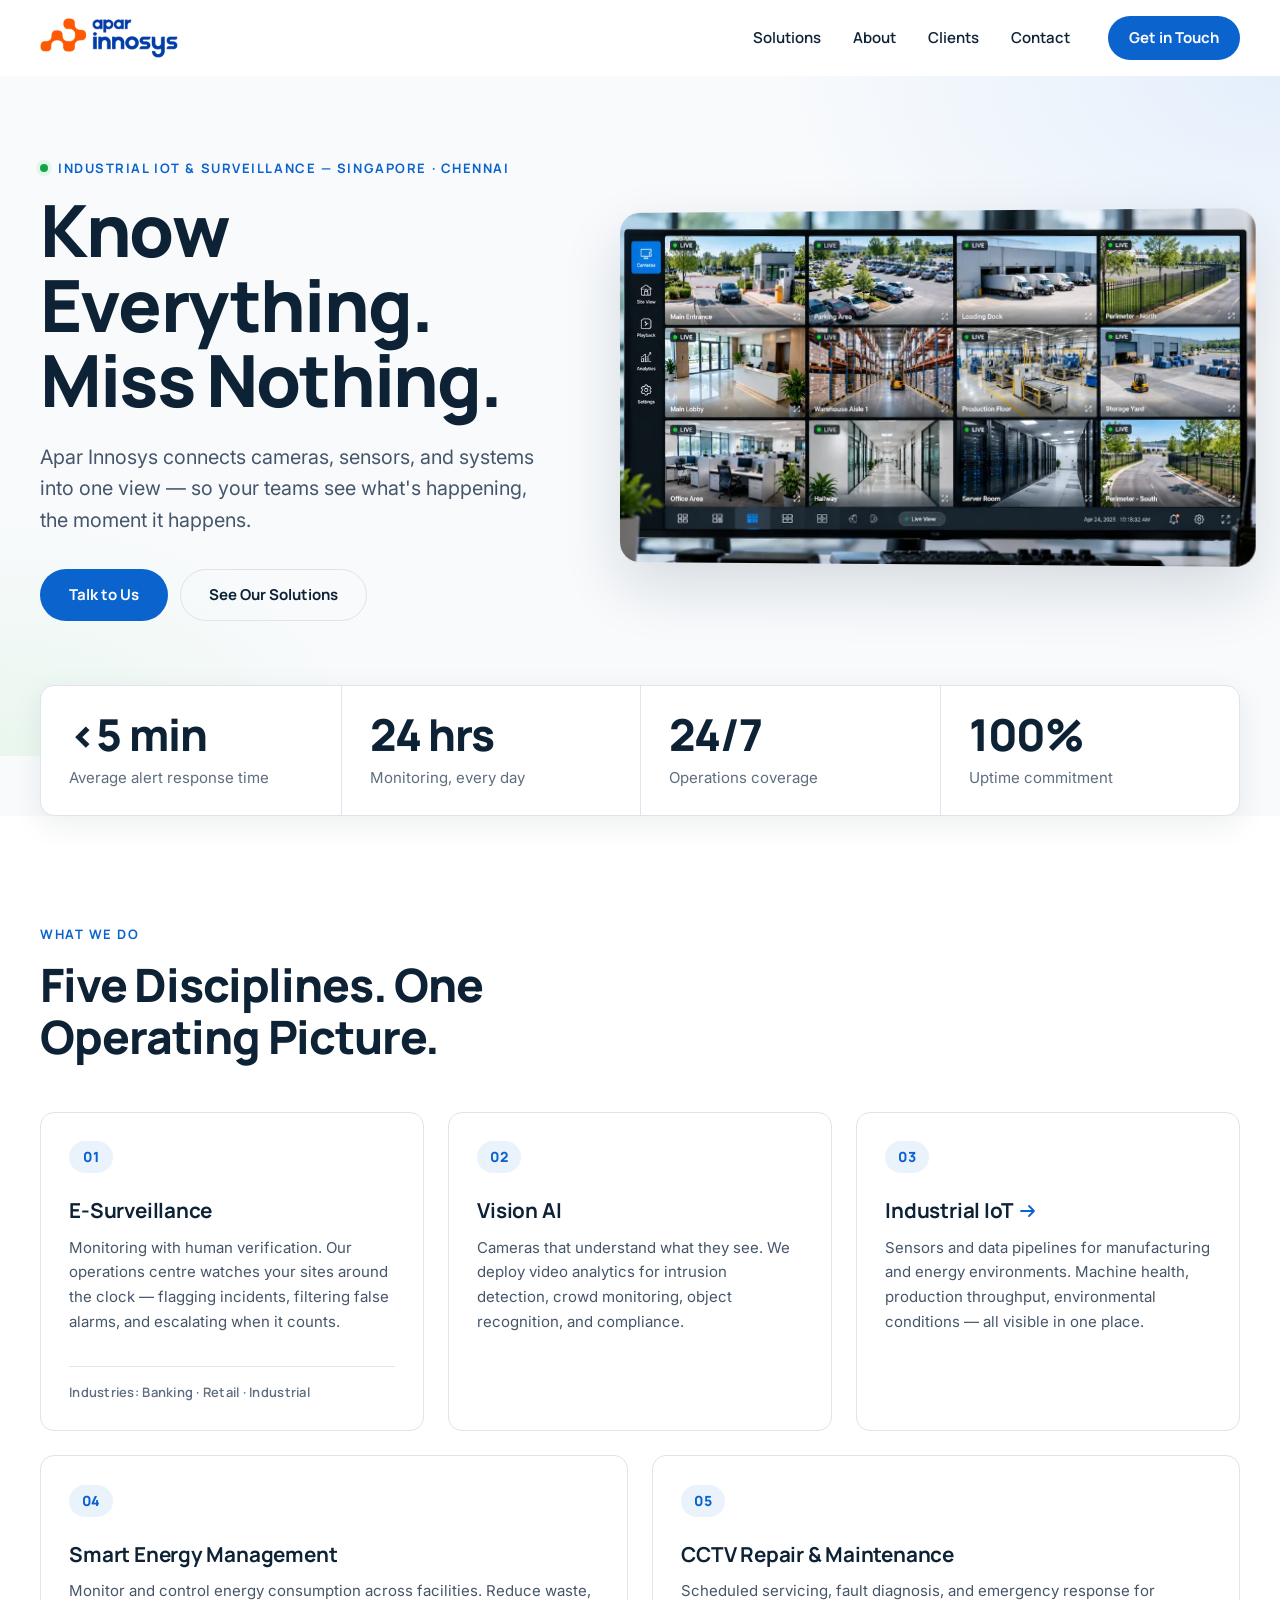
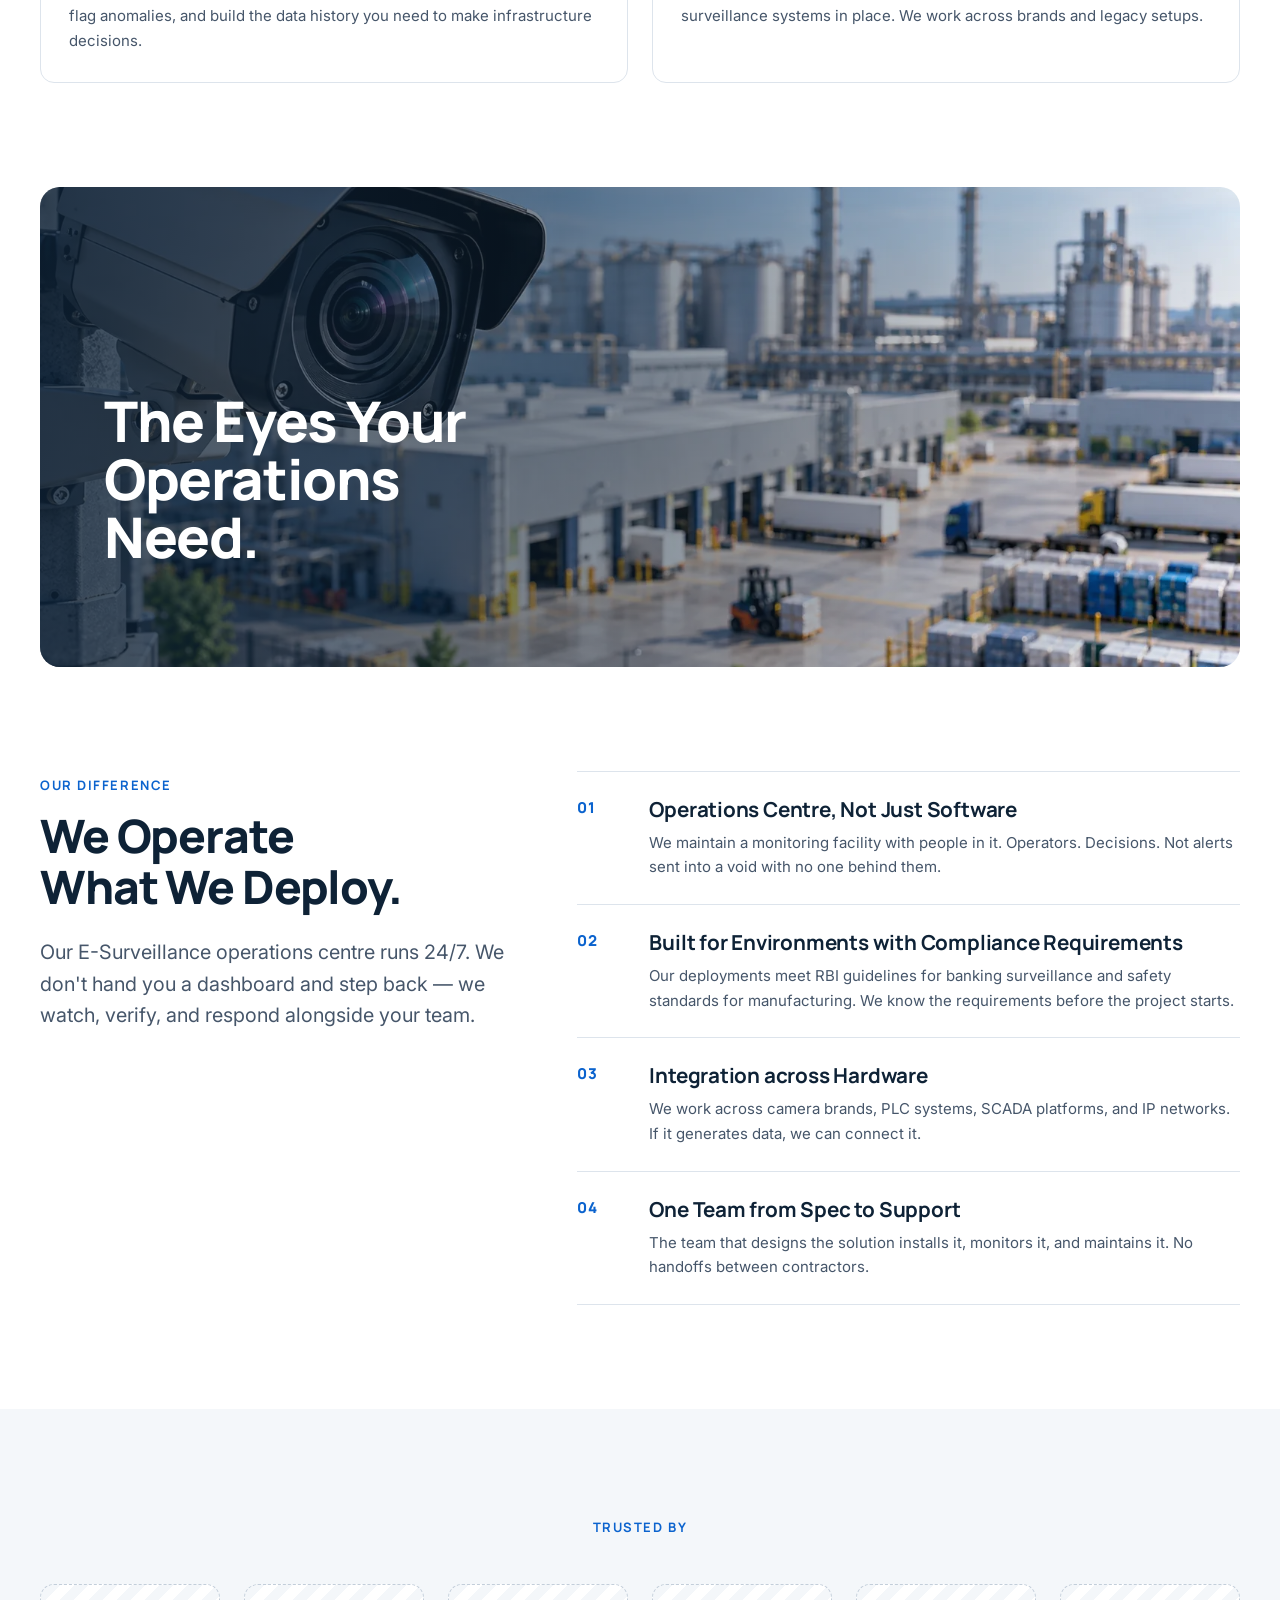
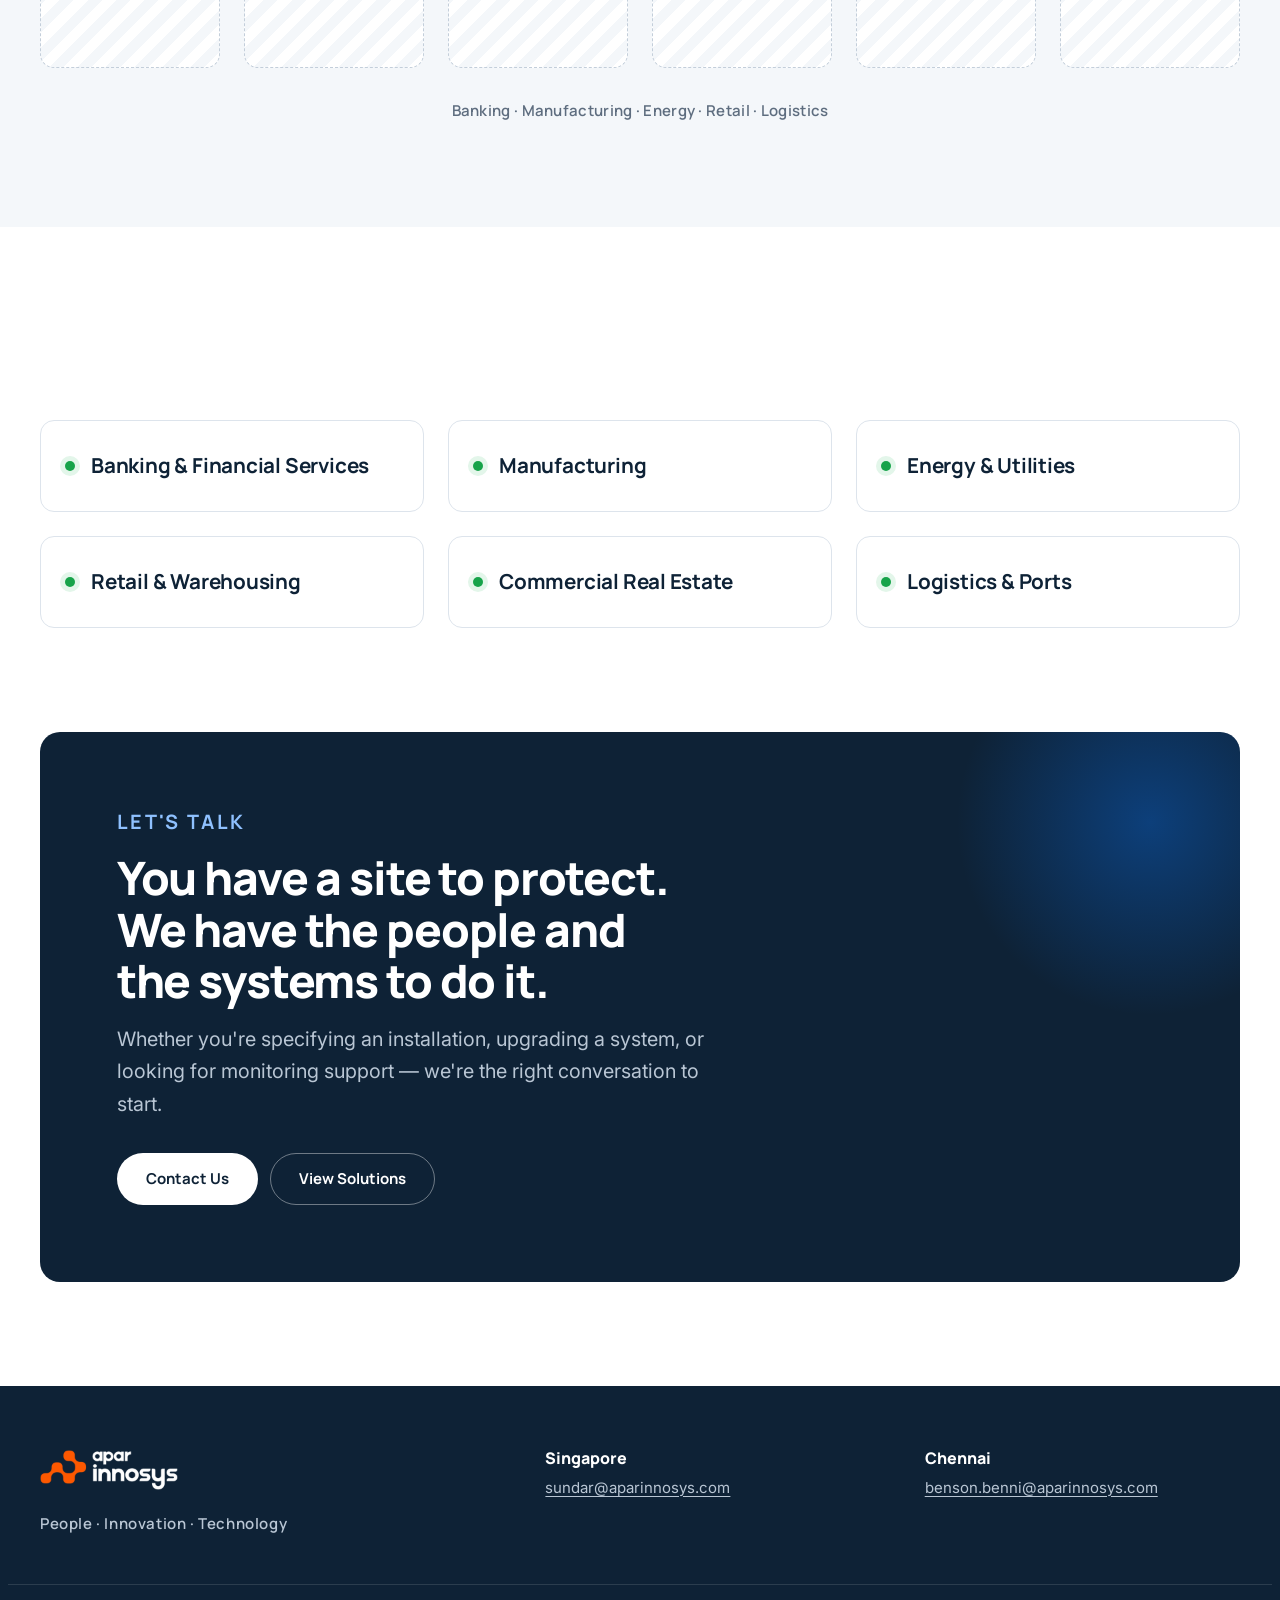
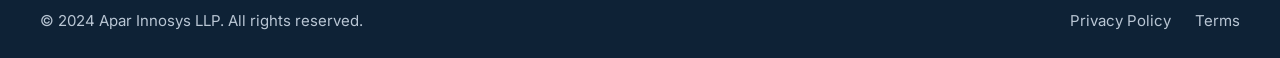
==== commit cc786763: "Content Update" ====
--- a/codeforge/index.html
+++ b/codeforge/index.html
@@ -3,360 +3,256 @@
 <head>
   <meta charset="utf-8">
   <meta name="viewport" content="width=device-width, initial-scale=1">
-  <title>CodeForge – IT Company</title>
-  <meta name="description" content="CodeForge — SEO, digital marketing and IT services.">
-  <link rel="icon" href="img/favicon.svg" type="image/svg+xml">
+  <title>Apar Innosys — Know Everything. Miss Nothing.</title>
+  <meta name="description" content="Apar Innosys connects cameras, sensors, and systems into one view — so your teams see what's happening, the moment it happens.">
+  <link rel="icon" href="img/favicon.png" type="image/png">
+  <link rel="apple-touch-icon" href="img/apple-touch-icon.png">
   <script>document.documentElement.classList.add('js')</script>
   <link rel="preconnect" href="https://fonts.googleapis.com">
   <link rel="preconnect" href="https://fonts.gstatic.com" crossorigin>
-  <link rel="preconnect" href="https://images.unsplash.com">
-  <link rel="stylesheet" href="https://fonts.googleapis.com/css2?family=DM+Sans:ital,wght@0,400;0,500;0,700;1,400&family=Quicksand:wght@400;500;600;700&display=swap">
-  <link rel="preload" as="image" href="https://images.unsplash.com/photo-1531482615713-2afd69097998?auto=format&fit=crop&crop=faces&q=75&w=800&h=1100"
-        imagesrcset="https://images.unsplash.com/photo-1531482615713-2afd69097998?auto=format&fit=crop&crop=faces&q=75&w=480&h=660 480w, https://images.unsplash.com/photo-1531482615713-2afd69097998?auto=format&fit=crop&crop=faces&q=75&w=800&h=1100 800w, https://images.unsplash.com/photo-1531482615713-2afd69097998?auto=format&fit=crop&crop=faces&q=75&w=1120&h=1540 1120w"
-        imagesizes="(max-width: 767px) 100vw, 560px">
-  <link rel="stylesheet" href="css/tokens.css?v=3">
-  <link rel="stylesheet" href="css/components.css?v=3">
-  <link rel="stylesheet" href="css/home.css?v=3">
-  <script src="js/main.js?v=3" defer></script>
+  <link rel="stylesheet" href="https://fonts.googleapis.com/css2?family=Inter:wght@400;500;600&family=Manrope:wght@600;700;800&display=swap">
+  <link rel="preload" as="image" type="image/webp" href="img/hero-camera-grid-1600.webp"
+        imagesrcset="img/hero-camera-grid-960.webp 960w, img/hero-camera-grid-1600.webp 1600w"
+        imagesizes="(max-width: 1023px) 100vw, 660px" fetchpriority="high">
+  <link rel="stylesheet" href="css/tokens.css?v=4">
+  <link rel="stylesheet" href="css/components.css?v=4">
+  <link rel="stylesheet" href="css/home.css?v=4">
+  <script src="js/main.js?v=4" defer></script>
 </head>
 <body>
 
 <a class="skip-link" href="#main">Skip to content</a>
 
-<!-- ================= HEADER ================= -->
+<!-- ================= NAVIGATION ================= -->
 <header class="site-header" id="header">
-  <div class="site-header__inner header-wide">
-    <button class="icon-btn icon-btn--filled hide-sm" type="button" data-open="side-panel" aria-controls="side-panel" aria-expanded="false" aria-label="Open side panel"><svg aria-hidden="true"><use href="img/icons.svg#i-menu"/></svg></button>
-    <a class="logo" href="#" aria-label="CodeForge home"><svg aria-hidden="true"><use href="img/icons.svg#logo-mark"/></svg>CodeForge</a>
+  <div class="container site-header__inner">
+    <a class="logo" href="index.html"><picture><source srcset="img/apar-logo.webp" type="image/webp"><img src="img/apar-logo.png" alt="Apar Innosys" width="414" height="120"></picture></a>
     <div class="site-header__actions">
       <nav aria-label="Main">
         <ul class="nav">
-          <li class="is-current"><a href="#" aria-current="page">Home</a>
-            <ul class="dropdown">
-              <li class="is-current"><a href="#">Online Marketing</a></li>
-              <li><a href="#">SEO Agency</a></li>
-              <li><a href="#">Creative Agency</a></li>
-              <li><a href="#">Digital Agency</a></li>
-            </ul>
-          </li>
-          <li><a href="#">Pages</a>
-            <ul class="dropdown">
-              <li><a href="#">About <svg class="chev" aria-hidden="true"><use href="img/icons.svg#i-chev"/></svg></a>
-                <ul class="dropdown"><li><a href="#">About – Agency</a></li><li><a href="#">About – Personal</a></li></ul></li>
-              <li><a href="#">Services <svg class="chev" aria-hidden="true"><use href="img/icons.svg#i-chev"/></svg></a>
-                <ul class="dropdown"><li><a href="#">Services – Agency</a></li><li><a href="#">Services – Personal</a></li></ul></li>
-              <li><a href="#">Our Team</a></li>
-              <li><a href="#">FAQ</a></li>
-              <li><a href="#">Pricing</a></li>
-              <li><a href="#">Tools <svg class="chev" aria-hidden="true"><use href="img/icons.svg#i-chev"/></svg></a>
-                <ul class="dropdown"><li><a href="#">Shortcodes</a></li><li><a href="#">Typography</a></li><li><a href="#">404</a></li><li><a href="#">Service Plus</a></li><li><a href="#">Newsletter Popup</a></li></ul></li>
-            </ul>
-          </li>
-          <li><a href="#">Portfolio</a>
-            <ul class="dropdown">
-              <li><a href="#">Portfolio 1</a></li><li><a href="#">Portfolio 2</a></li><li><a href="#">Portfolio 3</a></li>
-              <li><a href="#">Portfolio 4</a></li><li><a href="#">Portfolio 5</a></li><li><a href="#">Portfolio 6</a></li>
-              <li><a href="#">Single Portfolio <svg class="chev" aria-hidden="true"><use href="img/icons.svg#i-chev"/></svg></a>
-                <ul class="dropdown"><li><a href="#">Style 1</a></li><li><a href="#">Style 2</a></li><li><a href="#">Style 3</a></li><li><a href="#">Style 4</a></li><li><a href="#">Style 5</a></li></ul></li>
-            </ul>
-          </li>
-          <li><a href="#">Blog</a>
-            <ul class="dropdown">
-              <li><a href="#">Blog Styles 1 <svg class="chev" aria-hidden="true"><use href="img/icons.svg#i-chev"/></svg></a>
-                <ul class="dropdown"><li><a href="#">Blog Standard</a></li><li><a href="#">Blog List</a></li><li><a href="#">Masonry 2 Columns</a></li><li><a href="#">Masonry 3 Columns</a></li><li><a href="#">Masonry 4 Columns</a></li></ul></li>
-              <li><a href="#">Blog Styles 2 <svg class="chev" aria-hidden="true"><use href="img/icons.svg#i-chev"/></svg></a>
-                <ul class="dropdown"><li><a href="#">Blog Grid 3 Columns</a></li><li><a href="#">Blog Grid 4 Columns</a></li><li><a href="#">Blog Portfolio 3 Columns</a></li><li><a href="#">Blog Portfolio 4 Columns</a></li></ul></li>
-              <li><a href="#">Single Post <svg class="chev" aria-hidden="true"><use href="img/icons.svg#i-chev"/></svg></a>
-                <ul class="dropdown"><li><a href="#">Style 1</a></li><li><a href="#">Style 2</a></li><li><a href="#">Style 3</a></li><li><a href="#">Video Post</a></li><li><a href="#">Audio Post</a></li><li><a href="#">With Sidebar</a></li></ul></li>
-            </ul>
-          </li>
-          <li><a href="#">Contacts</a></li>
+          <li><a href="#solutions">Solutions</a></li>
+          <li><a href="#about">About</a></li>
+          <li><a href="#clients">Clients</a></li>
+          <li><a href="#contact">Contact</a></li>
         </ul>
       </nav>
-      <button class="icon-btn" type="button" data-open="search" aria-controls="search" aria-expanded="false" aria-label="Search"><svg aria-hidden="true"><use href="img/icons.svg#i-search"/></svg></button>
+      <a class="btn btn--primary btn--sm hide-md" href="#contact">Get in Touch</a>
       <button class="icon-btn only-mobile" type="button" data-open="mobile-menu" aria-controls="mobile-menu" aria-expanded="false" aria-label="Open menu"><svg aria-hidden="true"><use href="img/icons.svg#i-menu"/></svg></button>
-      <a class="btn btn--primary btn--sm hide-sm" href="#">Let's Talk</a>
     </div>
   </div>
 </header>
 
 <main id="main">
 
-<!-- ================= 1. HERO ================= -->
+<!-- ================= HERO ================= -->
 <section class="home-hero section--hero-bg" aria-labelledby="hero-title">
-  <div class="hero">
-    <div class="hero__media reveal reveal--left">
-      <img class="hero__photo"
-           src="https://images.unsplash.com/photo-1531482615713-2afd69097998?auto=format&fit=crop&crop=faces&q=75&w=800&h=1100"
-           srcset="https://images.unsplash.com/photo-1531482615713-2afd69097998?auto=format&fit=crop&crop=faces&q=75&w=480&h=660 480w,
-                   https://images.unsplash.com/photo-1531482615713-2afd69097998?auto=format&fit=crop&crop=faces&q=75&w=800&h=1100 800w,
-                   https://images.unsplash.com/photo-1531482615713-2afd69097998?auto=format&fit=crop&crop=faces&q=75&w=1120&h=1540 1120w"
-           sizes="(max-width: 767px) 100vw, 560px"
-           width="560" height="770" alt="Team reviewing results on a laptop" fetchpriority="high" decoding="async">
-      <figure class="hero__stats stats-card">
-        <figcaption class="stats-card__title">Weekly statistics</figcaption>
-        <div class="stats-card__bars" aria-hidden="true">
-          <div class="stats-card__bar"><span style="height:35%"></span></div><div class="stats-card__bar"><span style="height:75%"></span></div><div class="stats-card__bar"><span style="height:60%"></span></div><div class="stats-card__bar"><span style="height:40%"></span></div><div class="stats-card__bar"><span style="height:85%"></span></div><div class="stats-card__bar"><span style="height:65%"></span></div><div class="stats-card__bar"><span style="height:30%"></span></div>
+  <div class="container">
+    <div class="home-hero__grid">
+      <div class="home-hero__content">
+        <p class="eyebrow eyebrow--live">Industrial IoT &amp; Surveillance — Singapore · Chennai</p>
+        <h1 class="t-hero" id="hero-title">Know Everything. Miss Nothing.</h1>
+        <p class="t-lead">Apar Innosys connects cameras, sensors, and systems into one view — so your teams see what's happening, the moment it happens.</p>
+        <div class="btn-row">
+          <a class="btn btn--primary" href="#contact">Talk to Us</a>
+          <a class="btn btn--ghost" href="#solutions">See Our Solutions</a>
         </div>
-        <dl class="stats-card__metrics">
-          <div class="stat"><dt class="stat__label">Conversion</dt><dd class="stat__value">90% <span class="badge">120%</span></dd></div>
-          <div class="stat"><dt class="stat__label">Clicks</dt><dd class="stat__value">1 562 <span class="badge">120%</span></dd></div>
-          <div class="stat"><dt class="stat__label">Purchases</dt><dd class="stat__value">286 <span class="badge">100%</span></dd></div>
-        </dl>
-        <div class="stats-card__days" aria-hidden="true"><span>S</span><span>M</span><span>T</span><span>W</span><span>T</span><span>F</span><span>S</span></div>
-      </figure>
-    </div>
-    <div class="hero__content reveal">
-      <h1 class="t-hero" id="hero-title">We will help your business</h1>
-      <p class="t-lead">Consectetur adipiscing elit, sed do eiusmod tempor incididunt dolore magna aliqua quis nostrud exerc.</p>
-      <form class="subscribe-form" data-subscribe>
-        <div class="subscribe">
-          <label class="visually-hidden" for="hero-email">Email address</label>
-          <input class="input" id="hero-email" type="email" name="email" placeholder="Enter Your Email Address" autocomplete="email" required>
-          <button class="btn btn--secondary" type="submit"><svg aria-hidden="true"><use href="img/icons.svg#i-send"/></svg>Subscribe</button>
-        </div>
-        <label class="checkbox"><input type="checkbox" name="consent" required> I agree to the <a href="#">Privacy Policy</a>.</label>
-        <p class="form-status" role="status"></p>
-      </form>
-      <ul class="socials" aria-label="Social media">
-        <li><a href="#" aria-label="Facebook"><svg aria-hidden="true"><use href="img/icons.svg#i-fb"/></svg></a></li>
-        <li><a href="#" aria-label="X"><svg aria-hidden="true"><use href="img/icons.svg#i-x"/></svg></a></li>
-        <li><a href="#" aria-label="Dribbble"><svg aria-hidden="true"><use href="img/icons.svg#i-dr"/></svg></a></li>
-        <li><a href="#" aria-label="Instagram"><svg aria-hidden="true"><use href="img/icons.svg#i-ig"/></svg></a></li>
-      </ul>
-    </div>
-  </div>
-</section>
-
-<!-- ================= 2–3. ABOUT + FEATURES ================= -->
-<section class="home-about" aria-labelledby="about-title">
-  <div class="container">
-    <div class="section-head section-head--center reveal">
-      <p class="eyebrow">About Us</p>
-      <h2 class="t-section" id="about-title">We offer effective SEO and marketing services</h2>
-    </div>
-    <ul class="grid grid--4 home-features plain-list">
-      <li class="reveal"><a class="feature" href="#"><span class="feature__icon"><svg aria-hidden="true"><use href="img/icons.svg#f-world"/></svg></span><h3 class="feature__title">Process optimization</h3><p class="feature__text">Consectetur adipiscing elit, sed do eiusmod tempo.</p></a></li>
-      <li class="reveal"><a class="feature" href="#"><span class="feature__icon"><svg aria-hidden="true"><use href="img/icons.svg#f-mobile"/></svg></span><h3 class="feature__title">Corporate branding</h3><p class="feature__text">Consectetur adipiscing elit, sed do eiusmod tempo.</p></a></li>
-      <li class="reveal"><a class="feature" href="#"><span class="feature__icon"><svg aria-hidden="true"><use href="img/icons.svg#f-rating"/></svg></span><h3 class="feature__title">Marketing schemes</h3><p class="feature__text">Consectetur adipiscing elit, sed do eiusmod tempo.</p></a></li>
-      <li class="reveal"><a class="feature" href="#"><span class="feature__icon"><svg aria-hidden="true"><use href="img/icons.svg#f-cloud"/></svg></span><h3 class="feature__title">Strategy development</h3><p class="feature__text">Consectetur adipiscing elit, sed do eiusmod tempo.</p></a></li>
-    </ul>
-    <div class="home-center"><a class="btn btn--primary" href="#">More Features</a></div>
-  </div>
-</section>
-
-<!-- ================= 4. DIGITAL MARKETING ================= -->
-<section class="home-digital" aria-labelledby="digital-title">
-  <div class="container split home-digital__split">
-    <figure class="media-overlap reveal reveal--left">
-      <img class="media-overlap__img"
-           src="https://images.unsplash.com/photo-1573496359142-b8d87734a5a2?auto=format&fit=crop&crop=faces&q=75&w=700&h=864"
-           srcset="https://images.unsplash.com/photo-1573496359142-b8d87734a5a2?auto=format&fit=crop&crop=faces&q=75&w=400&h=494 400w,
-                   https://images.unsplash.com/photo-1573496359142-b8d87734a5a2?auto=format&fit=crop&crop=faces&q=75&w=700&h=864 700w,
-                   https://images.unsplash.com/photo-1573496359142-b8d87734a5a2?auto=format&fit=crop&crop=faces&q=75&w=1040&h=1284 1040w"
-           sizes="(max-width: 767px) calc(100vw - 32px), 525px"
-           width="520" height="642" alt="Marketing strategist in the office" loading="lazy" decoding="async">
-      <figcaption class="media-overlap__card"><p class="media-overlap__title">We ensure your market success</p></figcaption>
-    </figure>
-    <div class="reveal">
-      <p class="eyebrow">Digital Marketing</p>
-      <h2 class="t-section" id="digital-title">We develop our digital future</h2>
-      <p class="home-digital__text">Duis aute irure dolor in reprehenderit in voluptate velit esse cillum dolore eu fugiat nulla pariatur qui officia deser.</p>
-      <ol class="steps">
-        <li><span class="steps__num" aria-hidden="true">01.</span>Endless possibilities</li>
-        <li><span class="steps__num" aria-hidden="true">02.</span>Creative ideas</li>
-      </ol>
-      <a class="btn btn--primary" href="#">Discover Now</a>
-    </div>
-  </div>
-</section>
-
-<!-- ================= 5. CLIENT LOGOS ================= -->
-<section class="home-logos" aria-label="Our clients">
-  <ul class="container logos plain-list">
-    <li class="logos__item logo-a">KESTREL</li>
-    <li class="logos__item logo-b"><span aria-hidden="true">◆</span>nimbus</li>
-    <li class="logos__item logo-c">veloxa</li>
-    <li class="logos__item logo-d">QB</li>
-    <li class="logos__item logo-e">brightsites</li>
-    <li class="logos__item logo-f"><span aria-hidden="true">▲</span>upward</li>
-  </ul>
-</section>
-
-<!-- ================= 6. PERFECT SOLUTIONS + PORTFOLIO ================= -->
-<section class="home-solutions section--soft-a" aria-labelledby="solutions-title">
-  <div class="container">
-    <div class="home-solutions__head">
-      <div class="reveal">
-        <p class="eyebrow">Perfect Solutions</p>
-        <h2 class="t-section" id="solutions-title">We open new opportunities</h2>
       </div>
-      <div class="home-solutions__text reveal">
-        <p>Ut diam quam nulla porttitor massa id. Ac auctor augue mauris augue neque gravida in. Malesuada fames ac turpis egestas maecenas laus pharetra convallis.</p>
-        <p>Dapibus ultrices in iaculis nunc sed augue. Eu turpis egestas pretium aenean pharetra magna ac placerat in ante metus.</p>
-        <a class="link-underline" href="#">Read More</a>
+      <div class="home-hero__media">
+        <figure class="media-frame">
+          <picture>
+            <source type="image/webp" srcset="img/hero-camera-grid-960.webp 960w, img/hero-camera-grid-1600.webp 1600w" sizes="(max-width: 1023px) 100vw, 660px">
+            <img src="img/hero-camera-grid-1600.jpg" srcset="img/hero-camera-grid-960.jpg 960w, img/hero-camera-grid-1600.jpg 1600w" sizes="(max-width: 1023px) 100vw, 660px"
+                 width="1600" height="900" fetchpriority="high"
+                 alt="A monitor showing a grid of twelve live camera feeds covering a site's entrance, parking, loading dock, perimeter, lobby, warehouse, production floor, offices and server room.">
+          </picture>
+        </figure>
       </div>
     </div>
-    <div class="carousel" data-carousel role="region" aria-roledescription="carousel" aria-label="Recent projects">
-      <div class="carousel__track">
-        <a class="project" href="#" role="group" aria-roledescription="slide" aria-label="1 of 6"><img class="project__img" src="https://images.unsplash.com/photo-1611926653458-09294b3142bf?auto=format&fit=crop&q=75&w=780&h=694" srcset="https://images.unsplash.com/photo-1611926653458-09294b3142bf?auto=format&fit=crop&q=75&w=420&h=374 420w, https://images.unsplash.com/photo-1611926653458-09294b3142bf?auto=format&fit=crop&q=75&w=780&h=694 780w" sizes="(max-width: 767px) 85vw, 390px" width="390" height="347" alt="Social media apps on a phone" loading="lazy" decoding="async"></a>
-        <a class="project" href="#" role="group" aria-roledescription="slide" aria-label="2 of 6"><img class="project__img" src="https://images.unsplash.com/photo-1551434678-e076c223a692?auto=format&fit=crop&q=75&w=780&h=1002" srcset="https://images.unsplash.com/photo-1551434678-e076c223a692?auto=format&fit=crop&q=75&w=420&h=540 420w, https://images.unsplash.com/photo-1551434678-e076c223a692?auto=format&fit=crop&q=75&w=780&h=1002 780w" sizes="(max-width: 767px) 85vw, 390px" width="390" height="501" alt="Developers discussing a project" loading="lazy" decoding="async"></a>
-        <a class="project" href="#" role="group" aria-roledescription="slide" aria-label="3 of 6"><img class="project__img" src="https://images.unsplash.com/photo-1460925895917-afdab827c52f?auto=format&fit=crop&q=75&w=780&h=694" srcset="https://images.unsplash.com/photo-1460925895917-afdab827c52f?auto=format&fit=crop&q=75&w=420&h=374 420w, https://images.unsplash.com/photo-1460925895917-afdab827c52f?auto=format&fit=crop&q=75&w=780&h=694 780w" sizes="(max-width: 767px) 85vw, 390px" width="390" height="347" alt="Analytics dashboard on a laptop" loading="lazy" decoding="async"></a>
-        <a class="project" href="#" role="group" aria-roledescription="slide" aria-label="4 of 6"><img class="project__img" src="https://images.unsplash.com/photo-1552664730-d307ca884978?auto=format&fit=crop&q=75&w=780&h=1002" srcset="https://images.unsplash.com/photo-1552664730-d307ca884978?auto=format&fit=crop&q=75&w=420&h=540 420w, https://images.unsplash.com/photo-1552664730-d307ca884978?auto=format&fit=crop&q=75&w=780&h=1002 780w" sizes="(max-width: 767px) 85vw, 390px" width="390" height="501" alt="Team planning on a whiteboard" loading="lazy" decoding="async"></a>
-        <a class="project" href="#" role="group" aria-roledescription="slide" aria-label="5 of 6"><img class="project__img" src="https://images.unsplash.com/photo-1586953208448-b95a79798f07?auto=format&fit=crop&q=75&w=780&h=694" srcset="https://images.unsplash.com/photo-1586953208448-b95a79798f07?auto=format&fit=crop&q=75&w=420&h=374 420w, https://images.unsplash.com/photo-1586953208448-b95a79798f07?auto=format&fit=crop&q=75&w=780&h=694 780w" sizes="(max-width: 767px) 85vw, 390px" width="390" height="347" alt="Smartphone on a desk" loading="lazy" decoding="async"></a>
-        <a class="project" href="#" role="group" aria-roledescription="slide" aria-label="6 of 6"><img class="project__img" src="https://images.unsplash.com/photo-1600880292203-757bb62b4baf?auto=format&fit=crop&q=75&w=780&h=1002" srcset="https://images.unsplash.com/photo-1600880292203-757bb62b4baf?auto=format&fit=crop&q=75&w=420&h=540 420w, https://images.unsplash.com/photo-1600880292203-757bb62b4baf?auto=format&fit=crop&q=75&w=780&h=1002 780w" sizes="(max-width: 767px) 85vw, 390px" width="390" height="501" alt="Colleagues celebrating a launch" loading="lazy" decoding="async"></a>
+
+    <!-- ================= STATS BAR ================= -->
+    <ul class="stats home-stats" aria-label="Key figures">
+      <li><span class="stats__value">&lt;5 min</span><span class="stats__label">Average alert response time</span></li>
+      <li><span class="stats__value">24 hrs</span><span class="stats__label">Monitoring, every day</span></li>
+      <li><span class="stats__value">24/7</span><span class="stats__label">Operations coverage</span></li>
+      <li><span class="stats__value">100%</span><span class="stats__label">Uptime commitment</span></li>
+    </ul>
+  </div>
+</section>
+
+<!-- ================= SOLUTIONS ================= -->
+<section class="section" id="solutions" aria-labelledby="solutions-title">
+  <div class="container">
+    <header class="section-head reveal">
+      <p class="eyebrow">What We Do</p>
+      <h2 class="t-section" id="solutions-title">Five Disciplines. One Operating Picture.</h2>
+    </header>
+    <ul class="plain-list grid home-solutions__grid">
+      <li class="reveal">
+        <article class="card">
+          <span class="card__num">01</span>
+          <h3 class="t-card card__title">E-Surveillance</h3>
+          <p class="card__text">Monitoring with human verification. Our operations centre watches your sites around the clock — flagging incidents, filtering false alarms, and escalating when it counts.</p>
+          <p class="card__meta">Industries: Banking · Retail · Industrial</p>
+        </article>
+      </li>
+      <li class="reveal">
+        <article class="card">
+          <span class="card__num">02</span>
+          <h3 class="t-card card__title">Vision AI</h3>
+          <p class="card__text">Cameras that understand what they see. We deploy video analytics for intrusion detection, crowd monitoring, object recognition, and compliance.</p>
+        </article>
+      </li>
+      <li class="reveal">
+        <article class="card">
+          <span class="card__num">03</span>
+          <h3 class="t-card card__title"><a href="industrial-iot.html">Industrial IoT<svg aria-hidden="true"><use href="img/icons.svg#i-arrow"/></svg></a></h3>
+          <p class="card__text">Sensors and data pipelines for manufacturing and energy environments. Machine health, production throughput, environmental conditions — all visible in one place.</p>
+        </article>
+      </li>
+      <li class="reveal">
+        <article class="card">
+          <span class="card__num">04</span>
+          <h3 class="t-card card__title">Smart Energy Management</h3>
+          <p class="card__text">Monitor and control energy consumption across facilities. Reduce waste, flag anomalies, and build the data history you need to make infrastructure decisions.</p>
+        </article>
+      </li>
+      <li class="reveal">
+        <article class="card">
+          <span class="card__num">05</span>
+          <h3 class="t-card card__title">CCTV Repair &amp; Maintenance</h3>
+          <p class="card__text">Scheduled servicing, fault diagnosis, and emergency response for surveillance systems in place. We work across brands and legacy setups.</p>
+        </article>
+      </li>
+    </ul>
+  </div>
+</section>
+
+<!-- ================= BANNER ================= -->
+<section class="section home-banner" aria-labelledby="banner-title">
+  <div class="container">
+    <div class="banner reveal">
+      <picture>
+        <source type="image/webp" srcset="img/camera-industrial-site-960.webp 960w, img/camera-industrial-site-1600.webp 1600w" sizes="(max-width: 1264px) 100vw, 1200px">
+        <img class="banner__img" src="img/camera-industrial-site-1600.jpg" srcset="img/camera-industrial-site-960.jpg 960w, img/camera-industrial-site-1600.jpg 1600w" sizes="(max-width: 1264px) 100vw, 1200px"
+             width="1600" height="901" loading="lazy" alt="">
+      </picture>
+      <h2 class="banner__title" id="banner-title">The Eyes Your Operations Need.</h2>
+    </div>
+  </div>
+</section>
+
+<!-- ================= WHY APAR INNOSYS ================= -->
+<section class="section" id="about" aria-labelledby="why-title">
+  <div class="container home-why__grid">
+    <header class="home-why__intro reveal">
+      <p class="eyebrow">Our Difference</p>
+      <h2 class="t-section" id="why-title">We Operate What We Deploy.</h2>
+      <p class="t-lead">Our E-Surveillance operations centre runs 24/7. We don't hand you a dashboard and step back — we watch, verify, and respond alongside your team.</p>
+    </header>
+    <ol class="num-list">
+      <li class="reveal">
+        <span class="num-list__num">01</span>
+        <div><h3 class="num-list__title">Operations Centre, Not Just Software</h3>
+          <p>We maintain a monitoring facility with people in it. Operators. Decisions. Not alerts sent into a void with no one behind them.</p></div>
+      </li>
+      <li class="reveal">
+        <span class="num-list__num">02</span>
+        <div><h3 class="num-list__title">Built for Environments with Compliance Requirements</h3>
+          <p>Our deployments meet RBI guidelines for banking surveillance and safety standards for manufacturing. We know the requirements before the project starts.</p></div>
+      </li>
+      <li class="reveal">
+        <span class="num-list__num">03</span>
+        <div><h3 class="num-list__title">Integration across Hardware</h3>
+          <p>We work across camera brands, PLC systems, SCADA platforms, and IP networks. If it generates data, we can connect it.</p></div>
+      </li>
+      <li class="reveal">
+        <span class="num-list__num">04</span>
+        <div><h3 class="num-list__title">One Team from Spec to Support</h3>
+          <p>The team that designs the solution installs it, monitors it, and maintains it. No handoffs between contractors.</p></div>
+      </li>
+    </ol>
+  </div>
+</section>
+
+<!-- ================= CLIENT LOGOS ================= -->
+<!-- Client logos to be provided: replace each empty <li> with an <img>. -->
+<section class="section section--alt home-clients" id="clients" aria-labelledby="clients-title">
+  <div class="container">
+    <header class="section-head section-head--center">
+      <h2 class="eyebrow" id="clients-title">Trusted By</h2>
+    </header>
+    <ul class="logos" aria-hidden="true">
+      <li></li><li></li><li></li><li></li><li></li><li></li>
+    </ul>
+    <p class="home-clients__sectors">Banking · Manufacturing · Energy · Retail · Logistics</p>
+  </div>
+</section>
+
+<!-- ================= INDUSTRIES ================= -->
+<section class="section" aria-labelledby="industries-title">
+  <div class="container">
+    <header class="section-head reveal">
+      <h2 class="eyebrow" id="industries-title">Sectors We Work In</h2>
+    </header>
+    <ul class="tiles">
+      <li class="reveal">Banking &amp; Financial Services</li>
+      <li class="reveal">Manufacturing</li>
+      <li class="reveal">Energy &amp; Utilities</li>
+      <li class="reveal">Retail &amp; Warehousing</li>
+      <li class="reveal">Commercial Real Estate</li>
+      <li class="reveal">Logistics &amp; Ports</li>
+    </ul>
+  </div>
+</section>
+
+<!-- ================= CTA ================= -->
+<section class="section home-cta" id="contact" aria-labelledby="cta-title">
+  <div class="container">
+    <div class="cta-band reveal">
+      <p class="eyebrow">Let's Talk</p>
+      <h2 class="t-section" id="cta-title">You have a site to protect. We have the people and the systems to do it.</h2>
+      <p>Whether you're specifying an installation, upgrading a system, or looking for monitoring support — we're the right conversation to start.</p>
+      <div class="btn-row">
+        <a class="btn btn--light" href="#offices">Contact Us</a>
+        <a class="btn btn--ghost-light" href="#solutions">View Solutions</a>
       </div>
     </div>
-    <div class="carousel-controls carousel-controls--overlay">
-      <button class="carousel-toggle" type="button" data-carousel-toggle aria-label="Pause slideshow"><svg aria-hidden="true"><use href="img/icons.svg#i-pause"/></svg></button>
-    </div>
-  </div>
-</section>
-
-<!-- ================= 7. PRICING ================= -->
-<section class="home-pricing" aria-labelledby="pricing-title">
-  <div class="container">
-    <div class="section-head section-head--center reveal">
-      <p class="eyebrow">Our Price Table</p>
-      <h2 class="t-section" id="pricing-title">Service packages for you</h2>
-      <p class="section-head__text">Adipiscing elit, sed do eiusmod tempor incididunt ut labore et dolore magna aliqua. Ut enim occaecat consequat ad minim.</p>
-    </div>
-    <ul class="grid grid--3 home-pricing__grid plain-list">
-      <li class="price-card reveal"><h3 class="price-card__title">Silver pack</h3><p class="price-card__price">$78.00</p><p class="price-card__period">Per/Month</p><p class="price-card__details">50 Downloads</p></li>
-      <li class="price-card price-card--featured reveal"><h3 class="price-card__title">Gold pack</h3><p class="price-card__price">$174.00</p><p class="price-card__period">Per/Month</p><p class="price-card__details">100 Downloads</p></li>
-      <li class="price-card reveal"><h3 class="price-card__title">Platinum pack</h3><p class="price-card__price">$230.00</p><p class="price-card__period">Per/Month</p><p class="price-card__details">150 Downloads</p></li>
-    </ul>
-  </div>
-</section>
-
-<!-- ================= 8. AWARDS ================= -->
-<section class="home-awards" aria-labelledby="awards-title">
-  <div class="container home-awards__layout">
-    <div class="reveal">
-      <p class="eyebrow">Achievements</p>
-      <h2 class="t-section" id="awards-title">Our awards</h2>
-    </div>
-    <div>
-      <div class="home-awards__intro reveal">
-        <p>Dignissim sodales ut eu sem integer vitae justo eget. Phasellus vesti tristique. Porttitor massa id neque aliquam vestibulum morbi blandit cursus risus. Fringilla ut morbi tincidunt augue interdum.</p>
-        <a class="link-arrow" href="#">View More <svg aria-hidden="true"><use href="img/icons.svg#i-arrow"/></svg></a>
-      </div>
-      <hr class="divider">
-      <ul class="grid grid--2 home-awards__grid plain-list">
-        <li class="award reveal"><div class="award__head"><h3 class="award__title">Best Business Model</h3><span class="award__year">2017</span></div><p class="award__cat">CSS &amp; Animation</p><p>Dicta sunt explicabo. Nemo enim ipsam voluptatem quia voluptas sit.</p></li>
-        <li class="award reveal"><div class="award__head"><h3 class="award__title">Best Marketing Strategy</h3><span class="award__year">2018</span></div><p class="award__cat">New Strategy</p><p>Dicta sunt explicabo. Nemo enim ipsam voluptatem quia voluptas sit.</p></li>
-        <li class="award reveal"><div class="award__head"><h3 class="award__title">Best SEO Services</h3><span class="award__year">2019</span></div><p class="award__cat">3D &amp; Visual Effects</p><p>Dicta sunt explicabo. Nemo enim ipsam voluptatem quia voluptas sit.</p></li>
-        <li class="award reveal"><div class="award__head"><h3 class="award__title">Best Identity Design</h3><span class="award__year">2020</span></div><p class="award__cat">CSS &amp; Animation</p><p>Dicta sunt explicabo. Nemo enim ipsam voluptatem quia voluptas sit.</p></li>
-      </ul>
-    </div>
-  </div>
-</section>
-
-<!-- ================= 9. BLOG ================= -->
-<section class="home-blog section--soft-b" aria-labelledby="blog-title">
-  <div class="container">
-    <div class="section-head section-head--center reveal">
-      <p class="eyebrow">Our Blog</p>
-      <h2 class="t-section" id="blog-title">Latest articles</h2>
-    </div>
-    <div class="grid grid--3 home-blog__grid">
-      <article class="post-card reveal">
-        <div class="post-card__media"><a class="post-card__link" href="#" tabindex="-1" aria-hidden="true">
-          <img class="post-card__img" src="https://images.unsplash.com/photo-1600880292089-90a7e086ee0c?auto=format&fit=crop&q=75&w=890&h=664" srcset="https://images.unsplash.com/photo-1600880292089-90a7e086ee0c?auto=format&fit=crop&q=75&w=420&h=313 420w, https://images.unsplash.com/photo-1600880292089-90a7e086ee0c?auto=format&fit=crop&q=75&w=890&h=664 890w" sizes="(max-width: 767px) calc(100vw - 32px), (max-width: 1279px) 30vw, 410px" width="410" height="306" alt="" loading="lazy" decoding="async">
-        </a>
-        <time class="post-card__date" datetime="2026-04-22"><strong>22</strong>Apr</time></div>
-        <div class="post-card__body"><div class="post-card__meta"><span class="t-meta">Digital</span><span class="sep" aria-hidden="true"></span><span class="t-meta">0 Comments</span></div><h3 class="post-card__title"><a href="#">Creating engaging online content: tips &amp; tricks</a></h3></div>
-      </article>
-      <article class="post-card reveal">
-        <div class="post-card__media"><a class="post-card__link" href="#" tabindex="-1" aria-hidden="true">
-          <img class="post-card__img" src="https://images.unsplash.com/photo-1516321318423-f06f85e504b3?auto=format&fit=crop&q=75&w=890&h=664" srcset="https://images.unsplash.com/photo-1516321318423-f06f85e504b3?auto=format&fit=crop&q=75&w=420&h=313 420w, https://images.unsplash.com/photo-1516321318423-f06f85e504b3?auto=format&fit=crop&q=75&w=890&h=664 890w" sizes="(max-width: 767px) calc(100vw - 32px), (max-width: 1279px) 30vw, 410px" width="410" height="306" alt="" loading="lazy" decoding="async">
-        </a>
-        <time class="post-card__date" datetime="2026-04-24"><strong>24</strong>Apr</time></div>
-        <div class="post-card__body"><div class="post-card__meta"><span class="t-meta">Digital</span><span class="sep" aria-hidden="true"></span><span class="t-meta">0 Comments</span></div><h3 class="post-card__title"><a href="#">Email marketing basics: driving conversions</a></h3></div>
-      </article>
-      <article class="post-card reveal">
-        <div class="post-card__media"><a class="post-card__link" href="#" tabindex="-1" aria-hidden="true">
-          <img class="post-card__img" src="https://images.unsplash.com/photo-1588196749597-9ff075ee6b5b?auto=format&fit=crop&q=75&w=890&h=664" srcset="https://images.unsplash.com/photo-1588196749597-9ff075ee6b5b?auto=format&fit=crop&q=75&w=420&h=313 420w, https://images.unsplash.com/photo-1588196749597-9ff075ee6b5b?auto=format&fit=crop&q=75&w=890&h=664 890w" sizes="(max-width: 767px) calc(100vw - 32px), (max-width: 1279px) 30vw, 410px" width="410" height="306" alt="" loading="lazy" decoding="async">
-        </a>
-        <time class="post-card__date" datetime="2026-04-24"><strong>24</strong>Apr</time></div>
-        <div class="post-card__body"><div class="post-card__meta"><span class="t-meta">Digital</span><span class="sep" aria-hidden="true"></span><span class="t-meta">0 Comments</span></div><h3 class="post-card__title"><a href="#">Social media marketing: tips for your business</a></h3></div>
-      </article>
-    </div>
-    <div class="home-center"><a class="btn btn--secondary" href="#">View All Articles</a></div>
   </div>
 </section>
 
 </main>
 
-<!-- ================= 10. FOOTER ================= -->
+<!-- ================= FOOTER ================= -->
 <footer class="site-footer">
-  <div class="container site-footer__grid">
-    <section aria-labelledby="ft-office"><h2 class="site-footer__title" id="ft-office">Office</h2>
-      <address><p>Germany —<br>785 15h Street, Office 478<br>Berlin, De 81566</p><a class="is-underlined" href="mailto:info@email.com">info@email.com</a><a class="phone" href="tel:+18408412569">+1 840 841 25 69</a></address></section>
-    <nav aria-labelledby="ft-links"><h2 class="site-footer__title" id="ft-links">Links</h2><ul><li><a href="#">Home</a></li><li><a href="#">Services</a></li><li><a href="#">About Us</a></li><li><a href="#">Our Team</a></li><li><a href="#">Contacts</a></li></ul></nav>
-    <nav class="site-footer__socials" aria-labelledby="ft-socials"><h2 class="site-footer__title" id="ft-socials">Socials</h2><ul><li><a href="#">Facebook</a></li><li><a href="#">Twitter</a></li><li><a href="#">Dribbble</a></li><li><a href="#">Instagram</a></li></ul></nav>
-    <section aria-labelledby="ft-news"><h2 class="site-footer__title" id="ft-news">Newsletter</h2>
-      <form data-subscribe>
-        <div class="footer-subscribe">
-          <svg class="footer-subscribe__icon" aria-hidden="true"><use href="img/icons.svg#i-mail"/></svg>
-          <label class="visually-hidden" for="footer-email">Email address</label>
-          <input class="input" id="footer-email" type="email" name="email" placeholder="Enter Your Email Address" autocomplete="email" required>
-          <button class="icon-btn" type="submit" aria-label="Subscribe"><svg aria-hidden="true"><use href="img/icons.svg#i-arrow"/></svg></button>
-        </div>
-        <label class="checkbox"><input type="checkbox" name="consent" required> I agree to the <a href="#">Privacy Policy</a>.</label>
-        <p class="form-status" role="status"></p>
-      </form>
-    </section>
-  </div>
-  <div class="container site-footer__bottom"><p>ThemeREX © 2026. All Rights Reserved.</p></div>
+  <div class="container site-footer__grid" id="offices">
+    <div class="site-footer__brand">
+      <a class="logo" href="index.html"><picture><source srcset="img/apar-logo-light.webp" type="image/webp"><img src="img/apar-logo-light.png" alt="Apar Innosys" width="414" height="120" loading="lazy"></picture></a>
+      <p class="site-footer__tagline">People · Innovation · Technology</p>
+    </div>
+    <address>
+      <h2 class="site-footer__title">Singapore</h2>
+      <a href="mailto:sundar@aparinnosys.com">sundar@aparinnosys.com</a>
+    </address>
+    <address>
+      <h2 class="site-footer__title">Chennai</h2>
+      <a href="mailto:benson.benni@aparinnosys.com">benson.benni@aparinnosys.com</a>
+    </address>
+  </div>
+  <div class="container site-footer__bottom">
+    <p>© 2024 Apar Innosys LLP. All rights reserved.</p>
+    <ul class="plain-list"><li><a href="#">Privacy Policy</a></li><li><a href="#">Terms</a></li></ul>
+  </div>
 </footer>
 
-<!-- ================= OVERLAYS (inert until opened) ================= -->
-<aside class="side-panel" id="side-panel" data-overlay role="dialog" aria-modal="true" aria-label="Side panel" inert>
-  <button class="icon-btn side-panel__close" type="button" data-close aria-label="Close panel"><svg aria-hidden="true"><use href="img/icons.svg#i-close"/></svg></button>
-  <a class="logo" href="#"><svg aria-hidden="true"><use href="img/icons.svg#logo-mark"/></svg>CodeForge</a>
-  <ul class="side-panel__socials"><li><a href="#">Facebook</a></li><li><a href="#">Twitter</a></li><li><a href="#">Dribbble</a></li><li><a href="#">Instagram</a></li></ul>
-  <address class="side-panel__contacts">
-    <a href="tel:+18408412569"><svg aria-hidden="true"><use href="img/icons.svg#i-phone"/></svg>+1 840 841 25 69</a>
-    <a href="mailto:info@email.com"><svg aria-hidden="true"><use href="img/icons.svg#i-mail"/></svg>info@email.com</a>
-  </address>
-</aside>
-
-<div class="mobile-menu" id="mobile-menu" data-overlay role="dialog" aria-modal="true" aria-label="Menu" inert>
-  <button class="icon-btn mobile-menu__close" type="button" data-close aria-label="Close menu"><svg aria-hidden="true"><use href="img/icons.svg#i-close"/></svg></button>
-  <a class="logo logo--light" href="#"><svg aria-hidden="true"><use href="img/icons.svg#logo-mark"/></svg>CodeForge</a>
+<!-- ================= MOBILE MENU (inert until opened) ================= -->
+<div class="mobile-menu" id="mobile-menu" role="dialog" aria-modal="true" aria-label="Menu" inert>
+  <div class="mobile-menu__top">
+    <a class="logo" href="index.html"><picture><source srcset="img/apar-logo-light.webp" type="image/webp"><img src="img/apar-logo-light.png" alt="Apar Innosys" width="414" height="120" loading="lazy"></picture></a>
+    <button class="icon-btn mobile-menu__close" type="button" data-close aria-label="Close menu"><svg aria-hidden="true"><use href="img/icons.svg#i-close"/></svg></button>
+  </div>
   <nav aria-label="Mobile"><ul class="mobile-menu__list" data-mobile-list></ul></nav>
+  <a class="btn btn--light" href="#contact">Get in Touch</a>
 </div>
 
-<div class="search-overlay" id="search" data-overlay role="dialog" aria-modal="true" aria-label="Search" inert>
-  <button class="icon-btn search-overlay__close" type="button" data-close aria-label="Close search"><svg aria-hidden="true"><use href="img/icons.svg#i-close"/></svg></button>
-  <form class="search-overlay__form" role="search" action="#">
-    <label class="visually-hidden" for="search-input">Search</label>
-    <input id="search-input" type="search" name="s" placeholder="Type words and hit enter">
-    <button class="icon-btn" type="submit" aria-label="Submit search"><svg aria-hidden="true"><use href="img/icons.svg#i-search"/></svg></button>
-  </form>
-</div>
-
-<div class="modal" id="newsletter" data-overlay inert>
-  <div class="modal__overlay" data-close></div>
-  <div class="cta-modal" role="dialog" aria-modal="true" aria-labelledby="nl-title">
-    <div class="cta-modal__media">
-      <img src="https://images.unsplash.com/photo-1518895949257-7621c3c786d7?auto=format&fit=crop&q=75&w=860&h=880" srcset="https://images.unsplash.com/photo-1518895949257-7621c3c786d7?auto=format&fit=crop&q=75&w=430&h=440 430w, https://images.unsplash.com/photo-1518895949257-7621c3c786d7?auto=format&fit=crop&q=75&w=860&h=880 860w" sizes="(max-width: 767px) 100vw, 430px" width="430" height="440" alt="" decoding="async" fetchpriority="low">
-    </div>
-    <div class="cta-modal__body">
-      <button class="icon-btn cta-modal__close" type="button" data-close aria-label="Close"><svg aria-hidden="true"><use href="img/icons.svg#i-close"/></svg></button>
-      <h2 id="nl-title">Subscribe for the updates!</h2>
-      <form data-subscribe>
-        <div class="input-line-wrap"><svg aria-hidden="true"><use href="img/icons.svg#i-mail"/></svg><label class="visually-hidden" for="nl-email">Email address</label><input class="input input--line" id="nl-email" type="email" name="email" placeholder="Enter Your Email Address" autocomplete="email" required></div>
-        <label class="checkbox"><input type="checkbox" name="consent" required> I agree to the <a href="#">Privacy Policy</a>.</label>
-        <button class="btn btn--primary" type="submit">Subscribe</button>
-        <p class="form-status" role="status"></p>
-      </form>
-    </div>
-  </div>
-</div>
-
-<a class="icon-btn to-top" href="#header" aria-label="Back to top"><svg aria-hidden="true"><use href="img/icons.svg#i-up"/></svg></a>
-<div class="cursor-dot" aria-hidden="true"></div>
 </body>
 </html>
--- a/codeforge/css/tokens.css
+++ b/codeforge/css/tokens.css
@@ -1,198 +1,138 @@
 /* ==========================================================================
-   CodeForge Design Tokens
-   Source of truth: https://codeforge.themerex.net/ (Home 1), inspected 2026-10-24.
-   [V] verified from computed CSS · [S] sampled from screenshots/images · [I] inferred
+   Apar Innosys Design Tokens
+   Direction: calm, light and clear. The brief asks to avoid the usual dark,
+   negative surveillance look, so surfaces stay light and the accent green
+   echoes the "LIVE" status in the hero image.
    ========================================================================== */
 
-/* Fonts (DM Sans, Quicksand) are loaded with <link> tags in each page's <head>,
+/* Fonts (Manrope, Inter) are loaded with <link> tags in each page's <head>,
    in parallel with this file instead of a render-blocking @import chain. */
 
 :root {
-  /* ---------- 2.1 Color: brand ---------- */
-  --color-primary:            #00ADFF; /* [V] text_link — main buttons, menu hover, Gold price */
-  --color-primary-hover:      #069EE6; /* [V] text_hover */
-  --color-secondary:          #3441BE; /* [V] text_link2 — Subscribe, View All Articles, overlap card */
-  --color-secondary-hover:    #2430A2; /* [V] text_hover2 */
-  --color-accent:             #86AE6E; /* [V] text_link3 — rarely used on Home 1 */
-  --color-accent-hover:       #749B5D; /* [V] text_hover3 */
+  /* ---------- Color: brand ---------- */
+  --color-primary:            #0B63CE; /* buttons, links — 5.7:1 on white */
+  --color-primary-hover:      #0950A8;
+  --color-accent:             #17A34A; /* "live" green — dots and markers only, not text */
+  --color-accent-soft:        #E3F6EA;
 
   /* ---------- Color: surfaces ---------- */
-  --color-background:         #FDFDFD; /* [V] body background */
-  --color-background-alt:     #F7FAFC; /* [V] scheme bg_color */
-  --color-surface:            #FDFDFD; /* [V] alter_bg_color — cards */
-  --color-surface-hover:      #FFFFFF; /* [V] alter_bg_hover */
-  --color-surface-dark:       #17242B; /* [V] extra_bg_color — dropdowns, date badge */
+  --color-background:         #FFFFFF;
+  --color-background-alt:     #F4F7FA; /* alternating sections */
+  --color-surface:            #FFFFFF; /* cards */
+  --color-surface-tint:       #EAF2FC; /* numbers, chips */
+  --color-surface-dark:       #0E2236; /* CTA band, footer, mobile menu */
 
-  /* ---------- Color: text ---------- */
-  --color-heading:            #17242B; /* [V] text_dark */
-  --color-text:               #929393; /* [V] text */
-  --color-muted:              #ACACAC; /* [V] text_light — meta, dates, "Per/Month" */
+  /* ---------- Color: text (all AA on their backgrounds) ---------- */
+  --color-heading:            #0E2236;
+  --color-text:               #46566A; /* 7.5:1 on white */
+  --color-muted:              #5E6D7F; /* 5.3:1 on white, 4.9:1 on alt */
   --color-on-dark:            #FFFFFF;
-  --color-on-dark-heading:    #F9F9F9; /* [V] footer headings */
+  --color-on-dark-text:       #B9C6D4; /* 9.3:1 on surface-dark */
 
   /* ---------- Color: lines ---------- */
-  --color-border:             #E5E7E8; /* [V] bd_color, input_bd_color */
+  --color-border:             #DDE4EC;
+  --color-border-dark:        rgba(255, 255, 255, 0.12);
 
-  /* ---------- Color: header / footer ---------- */
-  --color-header-bg:          transparent;  /* [V] over hero */
-  --color-header-bg-sticky:   #FFFFFF;      /* [V] sc_layouts_row_fixed_on */
-  --color-footer-bg:          #0D0E0F;      /* [V] */
-  --color-footer-text:        #929495;      /* [V] */
-  --color-footer-input-bg:    #1D1E21;      /* [V] */
-  --color-footer-border:      rgba(255, 255, 255, 0.08); /* [S] */
+  /* ---------- Color: header ---------- */
+  --color-header-bg:          rgba(255, 255, 255, 0.92);
 
-  /* ---------- Color: section gradients ----------
-     The original uses three raster backgrounds (h1-bg-1/2/3.jpg, ~1920×1000).
-     Pixel samples [S]: sky #D0E9FC, ice #ECFAFE, lilac #E6DBF9, blush #FCE8F4.
-     Recreated here as soft mesh gradients — no saturated or neon tones. */
-  --color-mesh-sky:    #D0E9FC;
-  --color-mesh-ice:    #ECFAFE;
-  --color-mesh-lilac:  #E6DBF9;
-  --color-mesh-blush:  #FCE8F4;
+  /* ---------- Gradients ---------- */
   --gradient-hero:
-    radial-gradient(60% 70% at 0% 0%, var(--color-mesh-sky) 0%, transparent 70%),
-    radial-gradient(45% 55% at 100% 100%, var(--color-mesh-lilac) 0%, transparent 70%),
-    radial-gradient(35% 40% at 0% 100%, var(--color-mesh-blush) 0%, transparent 70%),
-    linear-gradient(180deg, #F2FBFE 0%, #F7FAFD 100%);
-  --gradient-soft-a:
-    radial-gradient(45% 60% at 0% 0%, #F9EFF8 0%, transparent 70%),
-    radial-gradient(50% 60% at 0% 100%, #DEEEFD 0%, transparent 70%),
-    radial-gradient(40% 50% at 100% 0%, #EEECFB 0%, transparent 70%),
-    #F4F9FD;
-  --gradient-soft-b:
-    radial-gradient(45% 55% at 0% 0%, #F3EFFD 0%, transparent 70%),
-    radial-gradient(55% 60% at 100% 100%, #E0F0FF 0%, transparent 70%),
-    #FBFDFF;
+    radial-gradient(55% 60% at 100% 0%, #E4EFFC 0%, transparent 70%),
+    radial-gradient(40% 50% at 0% 100%, #E9F7EE 0%, transparent 70%),
+    #F8FAFC;
+  --gradient-banner: linear-gradient(90deg, rgba(14, 34, 54, 0.82) 0%, rgba(14, 34, 54, 0.45) 55%, rgba(14, 34, 54, 0.05) 100%);
 
   /* ---------- Color: button states ---------- */
   --btn-primary-bg:        var(--color-primary);
-  --btn-primary-bg-hover:  var(--color-primary-hover);   /* [I] */
+  --btn-primary-bg-hover:  var(--color-primary-hover);
   --btn-primary-text:      #FFFFFF;
-  --btn-primary-shadow:    0 7px 25px rgba(0, 173, 255, 0.2);  /* [V] */
-  --btn-secondary-bg:       var(--color-secondary);
-  --btn-secondary-bg-hover: var(--color-secondary-hover); /* [I] */
-  --btn-secondary-text:     #FFFFFF;
-  --btn-secondary-shadow:   0 7px 25px rgba(52, 65, 190, 0.2); /* [V] */
-  --focus-ring:            0 0 0 3px rgba(0, 173, 255, 0.35);  /* [I] accessibility addition */
+  --btn-ghost-border:      var(--color-border);
+  --btn-ghost-text:        var(--color-heading);
+  --focus-ring:            0 0 0 3px rgba(11, 99, 206, 0.35);
 
-  /* ---------- 2.2 Typography ---------- */
-  --font-body:    "DM Sans", sans-serif;   /* [V] */
-  --font-heading: "Quicksand", sans-serif; /* [V] */
+  /* ---------- Typography ---------- */
+  --font-body:    "Inter", system-ui, sans-serif;
+  --font-heading: "Manrope", system-ui, sans-serif;
 
-  /* Fluid sizes: clamp(mobile 375, slope, desktop 1440) — anchors verified at all three widths */
-  --fs-hero:      clamp(1.875rem, 1rem + 4.6vw, 5rem);           /* 30 → 80px [V] */
-  --fs-page:      clamp(2rem, 1.2rem + 3.6vw, 4.25rem);          /* inner-page title [I] */
-  --fs-section:   clamp(1.625rem, 0.94rem + 2.9vw, 3.5625rem);   /* 26 → 38 → 57px [V] */
-  --fs-h3:        clamp(1.5rem, 1.2rem + 1.1vw, 2.1875rem);      /* 35px overlay card [V] */
-  --fs-card:      clamp(1.25rem, 1.1rem + 0.5vw, 1.5rem);        /* 24px icon-box/price [V] */
-  --fs-blog-title:clamp(1.25rem, 1.05rem + 0.6vw, 1.625rem);     /* 26px [V] */
-  --fs-h6:        1.1875rem;                                      /* 19px awards [V] */
-  --fs-price:     clamp(2.25rem, 0.94rem + 2.9vw, 3.5625rem);    /* 39 → 57px [V] */
-  --fs-lead:      clamp(1.0625rem, 1rem + 0.2vw, 1.1875rem);     /* hero lead 19px [V] */
-  --fs-date:      2.1875rem;  /* blog date day 35px [V] */
-  --fs-body:      1.0625rem;  /* 17px [V] */
-  --fs-small:     1rem;       /* 16px descriptions [V] */
-  --fs-nav:       0.9375rem;  /* 15px [V] */
-  --fs-button:    0.9375rem;  /* 15px [V] */
-  --fs-eyebrow:   0.875rem;   /* 14px [V] */
-  --fs-meta:      0.75rem;    /* 12px [V] */
+  --fs-hero:      clamp(2.5rem, 1.6rem + 3.9vw, 4.5rem);    /* 40 → 72px */
+  --fs-page:      clamp(2.25rem, 1.5rem + 3.2vw, 3.75rem);  /* 36 → 60px */
+  --fs-section:   clamp(1.75rem, 1.25rem + 2.1vw, 2.875rem);/* 28 → 46px */
+  --fs-banner:    clamp(2rem, 1.3rem + 3vw, 3.5rem);        /* 32 → 56px */
+  --fs-card:      clamp(1.125rem, 1.05rem + 0.3vw, 1.3125rem); /* 18 → 21px */
+  --fs-stat:      clamp(2rem, 1.6rem + 1.6vw, 2.75rem);
+  --fs-lead:      clamp(1.0625rem, 1rem + 0.3vw, 1.25rem);
+  --fs-body:      1rem;
+  --fs-small:     0.9375rem;
+  --fs-nav:       0.9375rem;
+  --fs-button:    0.9375rem;
+  --fs-eyebrow:   0.8125rem;
 
   --fw-regular: 400;
   --fw-medium:  500;
+  --fw-semi:    600;
   --fw-bold:    700;
+  --fw-heavy:   800;
 
-  --lh-hero:    0.95;   /* 76/80 [V] */
-  --lh-heading: 1;      /* [V] */
-  --lh-card:    1.2;    /* [V] */
-  --lh-body:    1.64;   /* [V] */
-  --lh-tight:   1.3;
+  --lh-hero:    1.04;
+  --lh-heading: 1.12;
+  --lh-card:    1.3;
+  --lh-body:    1.65;
 
-  --ls-heading: -0.03em;  /* [V] */
-  --ls-body:    0.1px;    /* [V] */
-  --ls-eyebrow: 0.13em;   /* 1.82px @14px [V] */
+  --ls-heading: -0.025em;
+  --ls-eyebrow: 0.12em;
 
-  /* ---------- 2.3 Layout ---------- */
-  --container-max:     1290px; /* [V] page_width */
-  --container-gutter:  clamp(16px, 2.1vw, 30px);
-  --content-narrow:    840px;  /* [V] wp content-size */
-  --header-height:     117px;  /* [V] desktop */
-  --header-height-sm:  72px;   /* [S] mobile */
+  /* ---------- Layout ---------- */
+  --container-max:     1200px;
+  --container-gutter:  clamp(16px, 3vw, 32px);
+  --header-height:     76px;
+  --logo-height:       40px;
 
-  /* Spacing scale (8-based, matches Elementor gaps 10/20/30/40/60) */
   --space-1: 0.25rem;  /* 4  */
   --space-2: 0.5rem;   /* 8  */
   --space-3: 0.75rem;  /* 12 */
   --space-4: 1rem;     /* 16 */
-  --space-5: 1.25rem;  /* 20 */
-  --space-6: 1.875rem; /* 30 */
-  --space-7: 2.5rem;   /* 40 */
-  --space-8: 3.75rem;  /* 60 */
-  --space-9: 5rem;     /* 80 */
-  --space-10: 7.5rem;  /* 120 */
+  --space-5: 1.5rem;   /* 24 */
+  --space-6: 2rem;     /* 32 */
+  --space-7: 3rem;     /* 48 */
+  --space-8: 4rem;     /* 64 */
+  --space-9: 6rem;     /* 96 */
 
-  --section-pad:     clamp(4rem, 2.5rem + 5.6vw, 7.5rem); /* 120px spacer rows at 1440 [V] */
-  --block-gap:       45px;  /* heading → grid → button rhythm inside sections [V] */
-  --grid-gap:        30px;  /* [V] */
-  --grid-gap-wide:   60px;  /* [V] elm_gap_wider */
-  --card-pad:        50px 20px; /* price card [V] */
-  --card-pad-blog:   46px 38px 43px; /* [V] measured at 1440 */
-  --heading-gap:     0.46em; /* heading margin-bottom [V] */
-  --paragraph-gap:   1.57em; /* [V] */
+  --section-pad:     clamp(4rem, 2.5rem + 5vw, 7rem);
+  --block-gap:       clamp(2rem, 1.5rem + 2vw, 3.5rem); /* heading → grid */
+  --grid-gap:        24px;
+  --grid-gap-wide:   clamp(32px, 5vw, 72px);
+  --card-pad:        clamp(24px, 2.2vw, 32px);
+  --paragraph-gap:   1em;
 
-  --btn-height:      55px;  /* [V] */
-  --btn-height-sm:   47px;  /* "Let's Talk" 13px pad [V] */
-  --btn-pad-x:       45px;  /* [V] */
-  --btn-pad-x-sm:    40px;  /* [V] */
+  --btn-height:      52px;
+  --btn-height-sm:   44px;
+  --btn-pad-x:       28px;
+  --btn-pad-x-sm:    20px;
 
-  --ratio-blog:      890 / 664;   /* [V] */
-  --ratio-portrait:  1495 / 1920; /* [V] portfolio portrait */
-  --ratio-landscape: 1920 / 1709; /* [V] portfolio landscape */
-  --ratio-feature:   520 / 642;   /* [V] woman photo */
+  --ratio-media:     16 / 9; /* both source images are 1672×941 */
 
-  --radius-pill:   30px;  /* [V] buttons, inputs */
-  --radius-card:   15px;  /* [V] cards, images */
-  --radius-media:  19px;  /* [V] large photos, overlap card */
+  --radius-pill:   999px;
+  --radius-card:   14px;
+  --radius-media:  20px;
   --radius-circle: 50%;
 
-  --shadow-xs:    0 3px 20px rgba(23, 36, 43, 0.03); /* [V] blog card */
-  --shadow-sm:    0 3px 25px rgba(0, 0, 0, 0.05);    /* [V] inputs */
-  --shadow-icon:  0 6px 30px rgba(0, 0, 0, 0.03);    /* [V] icon circle */
-  --shadow-lg:    0 23px 90px rgba(0, 0, 0, 0.05);   /* [V] price card */
-  --shadow-menu:  1px 1px 2px rgba(0, 0, 0, 0.2);    /* [V] dropdown */
+  --shadow-sm:    0 1px 2px rgba(14, 34, 54, 0.06), 0 2px 8px rgba(14, 34, 54, 0.04);
+  --shadow-md:    0 8px 30px rgba(14, 34, 54, 0.08);
+  --shadow-lg:    0 24px 60px rgba(14, 34, 54, 0.14);
 
-  --ease:          ease;
-  --duration:      0.3s;  /* [V] */
+  --ease:          cubic-bezier(.2, .7, .2, 1);
+  --duration:      0.25s;
 
   /* Breakpoints (reference only; CSS vars can't be used in @media)
-     xl 1679 · lg 1279 · md 1023 · sm 767 · xs 479  [V] */
+     lg 1023 · md 767 · sm 479 */
 }
 
-/* ---------- Responsive token overrides — values measured on the reference at 768 and 375px ---------- */
-@media (max-width: 1023px) {
+@media (max-width: 767px) {
   :root {
-    --container-gutter: 30px;  /* [V] content 30–723 at 768 */
-    --header-height:    101px; /* [V] */
-    --section-pad:      80px;  /* [V] spacer rows */
-    --block-gap:        30px;  /* [V] */
-    --fs-hero:          2.375rem; /* ~38px [V] */
-    --lh-heading:       1.1;   /* 2-line 38px title = 84px [V] */
+    --header-height:  64px;
+    --logo-height:    34px;
+    --btn-height:     48px;
+    --ls-heading:     -0.015em;
   }
 }
-@media (max-width: 767px) {
-  :root {
-    --container-gutter: 20px;  /* [V] content 20–355 at 375 */
-    --header-height:    61px;  /* [V] */
-    --header-height-sm: 61px;
-    --section-pad:      54px;  /* [V] */
-    --block-gap:        20px;  /* [V] */
-    --fs-hero:          1.875rem; /* 30px [V] */
-    --fs-button:        0.875rem; /* 14px [V] */
-    --btn-height:       49px;  /* [V] 14px 37px padding */
-    --btn-pad-x:        37px;  /* [V] */
-    --fs-body:          1rem;  /* 16px [V] */
-    --lh-body:          1.52;  /* [V] */
-    --lh-hero:          1.13;  /* [V] */
-    --lh-heading:       1.15;  /* 26/30px [V] */
-    --ls-heading:       normal; /* [V] no negative tracking on mobile */
-  }
-}
--- a/codeforge/css/components.css
+++ b/codeforge/css/components.css
@@ -1,28 +1,31 @@
 /* ==========================================================================
-   CodeForge Components — every value comes from tokens.css
+   Apar Innosys Components — every value comes from tokens.css
    ========================================================================== */
 
 /* ---------- Base ---------- */
 *, *::before, *::after { box-sizing: border-box; }
-html { -webkit-text-size-adjust: 100%; }
+html { -webkit-text-size-adjust: 100%; scroll-padding-top: calc(var(--header-height) + 16px); }
+@media (prefers-reduced-motion: no-preference) { html { scroll-behavior: smooth; } }
 body {
   margin: 0;
   background: var(--color-background);
   color: var(--color-text);
   font: var(--fw-regular) var(--fs-body) / var(--lh-body) var(--font-body);
-  letter-spacing: var(--ls-body);
   -webkit-font-smoothing: antialiased;
 }
 img { display: block; max-width: 100%; height: auto; }
-a { color: inherit; text-decoration: none; transition: color var(--duration) var(--ease); }
+a { color: var(--color-primary); text-decoration: none; transition: color var(--duration) var(--ease); }
+a:hover { color: var(--color-primary-hover); }
 p { margin: 0 0 var(--paragraph-gap); }
 p:last-child { margin-bottom: 0; }
-h1, h2, h3, h4, h5, h6 {
-  margin: 0 0 var(--heading-gap);
+h1, h2, h3, h4 {
+  margin: 0 0 var(--space-4);
   color: var(--color-heading);
   font-family: var(--font-heading);
-  font-weight: var(--fw-bold);
+  font-weight: var(--fw-heavy);
   line-height: var(--lh-heading);
+  letter-spacing: var(--ls-heading);
+  text-wrap: balance;
 }
 :focus-visible { outline: 2px solid var(--color-primary); outline-offset: 3px; }
 figure, address, dl, dd { margin: 0; font-style: normal; }
@@ -31,6 +34,12 @@
   position: absolute !important; width: 1px; height: 1px; padding: 0; margin: -1px;
   overflow: hidden; clip: rect(0 0 0 0); white-space: nowrap; border: 0;
 }
+.skip-link {
+  position: absolute; left: 16px; top: -100px; z-index: 200;
+  padding: 10px 18px; border-radius: var(--radius-pill);
+  background: var(--color-heading); color: var(--color-on-dark); font-weight: var(--fw-semi);
+}
+.skip-link:focus { top: 12px; color: var(--color-on-dark); }
 
 /* ---------- Layout utilities ---------- */
 .container {
@@ -40,408 +49,313 @@
   padding-inline: var(--container-gutter);
 }
 .section { padding-block: var(--section-pad); }
+.section--alt { background: var(--color-background-alt); }
 .section--hero-bg { background: var(--gradient-hero); }
-.section--soft-a  { background: var(--gradient-soft-a); }
-.section--soft-b  { background: var(--gradient-soft-b); }
 .grid { display: grid; gap: var(--grid-gap); }
 .grid--2 { grid-template-columns: repeat(2, minmax(0, 1fr)); }
 .grid--3 { grid-template-columns: repeat(3, minmax(0, 1fr)); }
 .grid--4 { grid-template-columns: repeat(4, minmax(0, 1fr)); }
 .split { display: grid; grid-template-columns: 1fr 1fr; gap: var(--grid-gap-wide); align-items: center; }
-.divider { height: 1px; background: var(--color-border); border: 0; margin: var(--space-6) 0; }
 
 /* ---------- Type styles ---------- */
-.t-hero {
-  font-size: var(--fs-hero);
-  line-height: var(--lh-hero);
-  letter-spacing: var(--ls-heading);
-}
-.t-page    { font-size: var(--fs-page); letter-spacing: var(--ls-heading); }
-.t-section { font-size: var(--fs-section); letter-spacing: var(--ls-heading); }
-.t-card    { font-size: var(--fs-card); line-height: var(--lh-card); }
-.t-lead    { font-size: var(--fs-lead); color: var(--color-text); }
-.t-small   { font-size: var(--fs-small); line-height: 1.6; }
-.t-meta {
-  font: var(--fw-bold) var(--fs-meta) / 1 var(--font-body);
-  text-transform: uppercase;
-  color: var(--color-muted);
-}
+.t-hero    { font-size: var(--fs-hero); line-height: var(--lh-hero); }
+.t-page    { font-size: var(--fs-page); line-height: var(--lh-hero); }
+.t-section { font-size: var(--fs-section); }
+.t-card    { font-size: var(--fs-card); line-height: var(--lh-card); font-weight: var(--fw-bold); letter-spacing: -0.01em; }
+.t-lead    { font-size: var(--fs-lead); line-height: 1.6; color: var(--color-text); }
 .eyebrow {
-  display: block;
-  margin-bottom: var(--space-5);
-  font: var(--fw-bold) var(--fs-eyebrow) / 18px var(--font-heading);
+  display: inline-flex; align-items: center; gap: 10px;
+  margin-bottom: var(--space-4);
+  font: var(--fw-bold) var(--fs-eyebrow) / 1.4 var(--font-heading);
   letter-spacing: var(--ls-eyebrow);
   text-transform: uppercase;
-  color: var(--color-heading);
-}
+  color: var(--color-primary);
+}
+/* Small pulsing "live" dot before a label */
+.eyebrow--live::before {
+  content: ""; flex: none; width: 8px; height: 8px; border-radius: var(--radius-circle);
+  background: var(--color-accent); box-shadow: 0 0 0 4px var(--color-accent-soft);
+}
+@media (prefers-reduced-motion: no-preference) {
+  .eyebrow--live::before { animation: live-pulse 2.4s ease-in-out infinite; }
+}
+@keyframes live-pulse { 50% { box-shadow: 0 0 0 7px transparent; } }
 
 /* ---------- Section heading block ---------- */
-.section-head { max-width: 900px; }
+.section-head { max-width: 760px; margin-bottom: var(--block-gap); }
 .section-head--center { margin-inline: auto; text-align: center; }
-.section-head__text { max-width: 560px; margin-top: var(--space-5); }
-.section-head--center .section-head__text { margin-inline: auto; }
+.section-head .t-section { margin-bottom: 0; }
+.section-head__text { margin-top: var(--space-5); }
 
 /* ---------- Buttons ---------- */
 .btn {
   display: inline-flex; align-items: center; justify-content: center; gap: 10px;
-  height: var(--btn-height);
+  min-height: var(--btn-height);
   padding: 0 var(--btn-pad-x);
-  border: 0; border-radius: var(--radius-pill);
-  font: var(--fw-bold) var(--fs-button) / 21px var(--font-heading);
-  letter-spacing: var(--ls-body);
-  cursor: pointer;
-  transition: background-color var(--duration) var(--ease), box-shadow var(--duration) var(--ease), transform var(--duration) var(--ease);
-}
-.btn--sm { height: var(--btn-height-sm); padding-inline: var(--btn-pad-x-sm); }
-.btn--primary   { background: var(--btn-primary-bg);   color: var(--btn-primary-text);   box-shadow: var(--btn-primary-shadow); }
-.btn--primary:hover   { background: var(--btn-primary-bg-hover); }
-.btn--secondary { background: var(--btn-secondary-bg); color: var(--btn-secondary-text); box-shadow: var(--btn-secondary-shadow); }
-.btn--secondary:hover { background: var(--btn-secondary-bg-hover); }
+  border: 1px solid transparent; border-radius: var(--radius-pill);
+  font: var(--fw-bold) var(--fs-button) / 1.2 var(--font-heading);
+  cursor: pointer; text-align: center;
+  transition: background-color var(--duration) var(--ease), border-color var(--duration) var(--ease), color var(--duration) var(--ease), transform var(--duration) var(--ease);
+}
+.btn:active { transform: translateY(1px); }
+.btn--sm { min-height: var(--btn-height-sm); padding-inline: var(--btn-pad-x-sm); }
+.btn--primary { background: var(--btn-primary-bg); color: var(--btn-primary-text); }
+.btn--primary:hover { background: var(--btn-primary-bg-hover); color: var(--btn-primary-text); }
+.btn--ghost { background: transparent; border-color: var(--btn-ghost-border); color: var(--btn-ghost-text); }
+.btn--ghost:hover { border-color: var(--color-heading); color: var(--color-heading); }
+.btn--light { background: var(--color-on-dark); color: var(--color-heading); }
+.btn--light:hover { background: var(--color-surface-tint); color: var(--color-heading); }
+.btn--ghost-light { background: transparent; border-color: rgba(255, 255, 255, 0.4); color: var(--color-on-dark); }
+.btn--ghost-light:hover { border-color: var(--color-on-dark); color: var(--color-on-dark); }
 .btn svg { width: 16px; height: 16px; }
-
-/* Text link with sliding arrow ("View More →") */
-.link-arrow {
-  position: relative; display: inline-flex; align-items: center; gap: 10px;
-  font: var(--fw-bold) var(--fs-body) / 20px var(--font-heading);
-  color: var(--color-heading);
-}
-.link-arrow svg { width: 14px; height: 14px; transition: transform var(--duration) var(--ease); }
-.link-arrow:hover { color: var(--color-primary-hover); }
-.link-arrow:hover svg { transform: translateX(5px); }
-
-/* Underlined text link ("Read More") */
-.link-underline {
-  font: var(--fw-bold) var(--fs-small) / 1.4 var(--font-heading);
-  color: var(--color-heading);
-  padding-bottom: 4px;
-  border-bottom: 1px solid currentColor;
-}
-.link-underline:hover { color: var(--color-primary); }
+.btn-row { display: flex; flex-wrap: wrap; gap: var(--space-3); }
 
 /* ---------- Header & navigation ---------- */
 .site-header {
-  position: absolute; inset: 0 0 auto; z-index: 50;
+  position: sticky; top: 0; z-index: 50;
   height: var(--header-height);
   background: var(--color-header-bg);
-  transition: background-color var(--duration) var(--ease), height var(--duration) var(--ease);
-}
-.site-header.is-sticky {
-  position: fixed; height: 80px;
-  background: var(--color-header-bg-sticky);
-  box-shadow: var(--shadow-sm);
-}
+  -webkit-backdrop-filter: saturate(180%) blur(12px); backdrop-filter: saturate(180%) blur(12px);
+  border-bottom: 1px solid transparent;
+  transition: border-color var(--duration) var(--ease), box-shadow var(--duration) var(--ease);
+}
+.site-header.is-sticky { border-bottom-color: var(--color-border); box-shadow: var(--shadow-sm); }
 .site-header__inner { height: 100%; display: flex; align-items: center; gap: var(--space-6); }
-.site-header__actions { margin-left: auto; display: flex; align-items: center; gap: var(--space-6); }
-.logo {
-  display: inline-flex; align-items: center; gap: 8px;
-  font: var(--fw-bold) 1.8rem/1 var(--font-heading);
-  color: var(--color-heading); letter-spacing: -0.02em;
-}
-.logo svg { width: 34px; height: 34px; } /* logo image is 187×34 on the reference [V] */
+.site-header__actions { margin-left: auto; display: flex; align-items: center; gap: var(--space-5); }
+/* Client logo: apar-logo for light surfaces, apar-logo-light (white wordmark) for navy */
+.logo { display: inline-flex; flex: none; }
+.logo img { display: block; width: auto; height: var(--logo-height); }
 .icon-btn {
   display: inline-grid; place-items: center;
-  width: 40px; height: 40px; padding: 0;
+  width: 44px; height: 44px; padding: 0;
   border: 0; border-radius: var(--radius-circle);
   background: transparent; color: var(--color-heading); cursor: pointer;
 }
-.icon-btn--filled { background: #FFFFFF; box-shadow: var(--shadow-sm); }
+.icon-btn:hover { background: var(--color-background-alt); }
 .icon-btn svg { width: 22px; height: 22px; }
 
-.nav { display: flex; gap: var(--space-2); list-style: none; margin: 0; padding: 0; }
-.nav > li { position: relative; }
-.nav > li > a {
-  position: relative; display: block; padding: 13.5px;
-  font: var(--fw-bold) var(--fs-nav) / 1.5 var(--font-heading);
+.nav { display: flex; gap: var(--space-1); list-style: none; margin: 0; padding: 0; }
+.nav a {
+  display: block; padding: 10px 14px; border-radius: var(--radius-pill);
+  font: var(--fw-semi) var(--fs-nav) / 1.4 var(--font-heading);
   color: var(--color-heading);
 }
-.nav > li > a::after {
-  content: ""; position: absolute; left: 13.5px; right: 13.5px; bottom: 8px;
-  height: 2px; background: currentColor;
-  transform: scaleX(0); transform-origin: left; transition: transform var(--duration) var(--ease);
-}
-.nav > li.is-current > a::after { transform: scaleX(1); }
-.nav > li > a:hover, .nav > li:focus-within > a { color: var(--color-primary); }
-
-/* Dropdown */
-.dropdown {
-  position: absolute; top: 100%; left: 0; z-index: 10;
-  width: 225px; margin: 0; padding: 15px 0; list-style: none;
-  background: var(--color-surface-dark);
-  border-radius: var(--radius-card);
-  box-shadow: var(--shadow-menu);
-  opacity: 0; visibility: hidden; transform: translateY(10px);
-  transition: opacity var(--duration) var(--ease), transform var(--duration) var(--ease), visibility var(--duration);
-}
-.nav li:hover > .dropdown, .nav li:focus-within > .dropdown { opacity: 1; visibility: visible; transform: none; }
-.dropdown li { position: relative; }
-.dropdown a {
-  display: flex; justify-content: space-between; padding: 9.75px 24px;
-  font: var(--fw-regular) var(--fs-nav) / 1.4 var(--font-body);
-  color: var(--color-on-dark);
-}
-.dropdown a:hover, .dropdown .is-current > a { color: var(--color-primary); }
-.dropdown .dropdown { top: -15px; left: 100%; }
-
-/* Mobile menu (full-screen, dark scheme as in reference) */
+.nav a:hover { background: var(--color-background-alt); color: var(--color-heading); }
+.nav a[aria-current] { color: var(--color-primary); }
+
+/* Mobile menu (full-screen) */
 .mobile-menu {
   position: fixed; inset: 0; z-index: 100;
-  display: flex; flex-direction: column; gap: var(--space-6);
-  padding: var(--space-8) var(--container-gutter);
+  display: flex; flex-direction: column; gap: var(--space-7);
+  padding: var(--space-5) var(--container-gutter) var(--space-7);
   background: var(--color-surface-dark); color: var(--color-on-dark);
   opacity: 0; visibility: hidden; transition: opacity var(--duration) var(--ease), visibility var(--duration);
   overflow-y: auto;
 }
 .mobile-menu.is-open { opacity: 1; visibility: visible; }
-.mobile-menu__close { position: absolute; top: 20px; right: 20px; color: var(--color-on-dark); }
+.mobile-menu__top { display: flex; align-items: center; justify-content: space-between; min-height: 44px; }
+.mobile-menu__close { color: var(--color-on-dark); }
+.mobile-menu__close:hover { background: rgba(255, 255, 255, 0.08); }
 .mobile-menu__list { list-style: none; margin: 0; padding: 0; }
-.mobile-menu__list > li > a {
-  display: block; padding: 10px 0;
-  font: var(--fw-bold) 1.75rem/1.2 var(--font-heading); color: var(--color-on-dark);
-}
-.mobile-menu__list ul { list-style: none; margin: 0 0 var(--space-3); padding-left: var(--space-4); }
-.mobile-menu__list ul a { display: block; padding: 6px 0; color: var(--color-footer-text); font-size: var(--fs-small); }
-.mobile-menu__list a:hover { color: var(--color-primary); }
-
-/* ---------- Hero ---------- */
-.hero { position: relative; min-height: 854px; display: grid; grid-template-columns: minmax(0, 560px) 1fr; align-items: center; }
-.hero__media { position: relative; align-self: stretch; margin-top: 82px; }
-.hero__photo { width: 100%; height: 100%; object-fit: cover; border-radius: 0 var(--radius-media) var(--radius-media) 0; }
-.hero__stats { position: absolute; left: 30px; bottom: 30px; width: min(500px, 85%); }
-.hero__content { padding: var(--header-height) var(--container-gutter) var(--space-8) clamp(30px, 6vw, 90px); max-width: 720px; }
-.hero__content .t-hero { margin-bottom: var(--space-6); }
-.hero__content .t-lead { max-width: 560px; }
-
-/* Subscribe form (hero + footer) */
-.subscribe { display: flex; gap: var(--space-2); margin-top: var(--space-8); max-width: 545px; }
-.input {
-  flex: 1; min-width: 0; height: var(--btn-height);
-  padding: 0 27px; border: 0; border-radius: var(--radius-pill);
-  background: #FFFFFF; box-shadow: var(--shadow-sm);
-  font: var(--fw-regular) var(--fs-small) var(--font-body); color: var(--color-heading);
-}
-.input::placeholder { color: var(--color-text); }
-.input:focus { outline: none; box-shadow: var(--shadow-sm), var(--focus-ring); }
-.checkbox { display: inline-flex; align-items: center; gap: 10px; margin-top: var(--space-4); font-size: 14px; color: var(--color-text); }
-.checkbox input { width: 16px; height: 16px; margin: 0; accent-color: var(--color-primary); }
-.checkbox a { text-decoration: underline; }
-.form-status { min-height: 1.5em; margin: var(--space-2) 0 0; font-size: 14px; color: var(--color-secondary); }
-.form-status:empty { display: none; }
-
-/* Round social buttons */
-.socials { display: flex; gap: 12px; list-style: none; margin: var(--space-9) 0 0; padding: 0; }
-.socials a {
-  display: grid; place-items: center; width: 42px; height: 42px;
-  border-radius: var(--radius-circle); background: #FFFFFF; color: var(--color-heading);
-  box-shadow: var(--shadow-sm);
-}
-.socials a:hover { color: var(--color-primary); }
-.socials svg { width: 15px; height: 15px; }
-
-/* ---------- Statistics block (hero "Weekly statistics" card) ---------- */
-.stats-card {
-  padding: 22px 26px; border-radius: var(--radius-card);
-  background: #FFFFFF; box-shadow: var(--shadow-lg);
-  display: grid; grid-template-columns: 1fr auto; gap: 8px 24px;
-}
-.stats-card__title { grid-column: 1 / -1; margin: 0 0 var(--space-3); font: var(--fw-bold) 1.5rem/1 var(--font-heading); color: var(--color-heading); }
-.stats-card__bars { display: flex; gap: 10px; align-items: flex-end; height: 120px; }
-.stats-card__bar { position: relative; flex: 1; height: 100%; border-radius: 8px; background: #E9ECEE; overflow: hidden; }
-.stats-card__bar span { position: absolute; inset: auto 0 0; border-radius: 8px; background: var(--color-primary); opacity: .8; }
-.stats-card__days { display: flex; gap: 10px; grid-column: 1; }
-.stats-card__days span { flex: 1; text-align: center; font-size: 10px; color: var(--color-text); }
-.stats-card__metrics { grid-row: 2 / span 2; grid-column: 2; display: grid; gap: 10px; align-content: start; }
-.stat { display: grid; gap: 2px; }
-.stat__label { font-size: 10px; color: var(--color-text); line-height: 1; }
-.stat__value { display: flex; align-items: center; gap: 10px; font: var(--fw-bold) 1.25rem/1 var(--font-heading); color: var(--color-heading); }
-.badge { padding: 3px 9px; border-radius: var(--radius-pill); background: var(--color-primary); color: #FFFFFF; font: var(--fw-bold) 9px/1.2 var(--font-body); }
-
-/* ---------- Feature (icon) card ---------- */
-.feature { text-align: center; }
-.feature__icon {
-  display: grid; place-items: center; width: 119px; height: 119px; margin: 0 auto var(--space-6);
-  border-radius: var(--radius-circle); background: var(--color-surface); box-shadow: var(--shadow-icon);
-}
-.feature__icon svg { width: 62px; height: 62px; transition: transform var(--duration) var(--ease); }
-.feature:hover .feature__icon svg { transform: scale(1.1); }
-.feature__title { font-size: 1.5rem; line-height: var(--lh-card); margin-bottom: var(--space-3); } /* 24px at every width [V] */
-.feature__text { font-size: var(--fs-small); line-height: 1.6; }
-
-/* ---------- Media with overlap card ---------- */
-.media-overlap { position: relative; max-width: 517px; padding-bottom: 60px; }
-.media-overlap__img { width: 100%; aspect-ratio: var(--ratio-feature); object-fit: cover; border-radius: var(--radius-media); }
-.media-overlap__card {
-  position: absolute; right: -90px; bottom: 0; width: 290px; padding: 40px 34px;
-  border-radius: var(--radius-media); background: var(--color-secondary);
-}
-.media-overlap__title { margin: 0; color: var(--color-on-dark-heading); font: var(--fw-bold) var(--fs-h3) / 1 var(--font-heading); letter-spacing: var(--ls-body); }
-
-/* ---------- Process steps (numbered list) ---------- */
-.steps { list-style: none; margin: var(--space-6) 0; padding: 0; }
-.steps li {
-  display: flex; gap: 14px; padding: 18px 0;
-  font: var(--fw-bold) var(--fs-card) / 1 var(--font-heading); color: var(--color-heading);
-}
-.steps li + li { border-top: 1px solid var(--color-border); }
-.steps__num { color: var(--color-muted); }
-
-/* ---------- Logo strip ---------- */
-.logos { display: grid; grid-template-columns: repeat(6, 1fr); gap: var(--grid-gap); align-items: center; }
-.logos__item {
-  display: grid; place-items: center; height: 99px; border-radius: var(--radius-card);
-  color: #8C8F92; font: var(--fw-bold) 1.5rem/1 var(--font-heading); letter-spacing: -0.02em;
-  opacity: .8; transition: opacity var(--duration) var(--ease);
-}
-.logos__item:hover { opacity: 1; }
-
-/* ---------- Portfolio carousel ---------- */
-/* Swiper reference [V]: 3 per view, 60px gap, loop, autoplay 7s, speed 600ms; slides centered vertically */
-.carousel { overflow: hidden; --carousel-gap: var(--grid-gap); } /* 410px slides + 30px gap at 1440 [V] */
-.carousel__track { display: flex; gap: var(--carousel-gap); align-items: center; transition: transform .6s var(--ease); }
-.project { flex: 0 0 calc((100% - 2 * var(--carousel-gap)) / 3); overflow: hidden; border-radius: var(--radius-card); }
-.project__img { transition: transform .6s var(--ease); }
-.project:hover .project__img { transform: scale(1.04); }
-.project__img { width: 100%; border-radius: var(--radius-card); object-fit: cover; aspect-ratio: var(--ratio-landscape); }
-.project:nth-child(even) .project__img { aspect-ratio: var(--ratio-portrait); }
-.carousel-controls { display: flex; align-items: center; gap: var(--space-4); margin-top: var(--space-7); }
-/* takes no layout space: sits in the section's bottom padding */
-.carousel-controls--overlay { position: relative; height: 0; margin: 0; }
-.carousel-controls--overlay .carousel-toggle { position: absolute; top: 24px; left: 0; }
-.carousel-toggle {
-  display: grid; place-items: center; width: 28px; height: 28px; padding: 0; border: 0;
-  border-radius: var(--radius-circle); background: transparent; color: var(--color-muted); cursor: pointer;
-}
-.carousel-toggle:hover { color: var(--color-heading); }
-.carousel-toggle svg { width: 14px; height: 14px; }
-.dots { display: flex; gap: 10px; }
-/* 8px visible dot inside a 24px hit area */
-.dots button { position: relative; width: 24px; height: 24px; padding: 0; border: 0; background: none; cursor: pointer; }
-.dots button::before { content: ""; position: absolute; inset: 8px; border-radius: 50%; background: var(--color-border); transition: background-color var(--duration) var(--ease); }
-.dots button[aria-current="true"]::before { background: var(--color-heading); }
-
-/* ---------- Pricing card ---------- */
-.price-card {
-  padding: var(--card-pad); text-align: center;
-  border-radius: var(--radius-card); background: var(--color-surface); box-shadow: var(--shadow-lg);
-  transition: background-color var(--duration) var(--ease), transform var(--duration) var(--ease);
-}
-.price-card:hover { background: var(--color-surface-hover); transform: translateY(-4px); }
-.price-card__title  { font-size: var(--fs-card); line-height: 1.25; margin-bottom: 15px; }
-.price-card :where(p) { margin: 0; }
-.price-card__price  { font: var(--fw-bold) var(--fs-price) / 1.25 var(--font-heading); color: var(--color-heading); }
-.price-card--featured .price-card__price { color: var(--color-primary); }
-.price-card__period { margin-top: 9px; font-size: var(--fs-small); line-height: 1; color: var(--color-muted); }
-.price-card__details { margin-top: 41px; font: var(--fw-bold) 1.125rem/1.6 var(--font-body); color: var(--color-heading); }
-
-/* ---------- Award item ---------- */
-.award__head { display: flex; justify-content: space-between; gap: var(--space-4); }
-.award__title, .award__year { margin: 0; font: var(--fw-bold) var(--fs-h6) / 1 var(--font-heading); letter-spacing: var(--ls-body); color: var(--color-heading); }
-.award__cat { display: block; margin: 10px 0 var(--space-4); font-size: 14px; line-height: 1.4; color: var(--color-muted); }
-.award p { font-size: var(--fs-small); line-height: 1.6; }
-
-/* ---------- Blog card ---------- */
-.post-card {
+.mobile-menu__list a {
+  display: block; padding: 14px 0; border-bottom: 1px solid var(--color-border-dark);
+  font: var(--fw-bold) 1.625rem/1.2 var(--font-heading); color: var(--color-on-dark);
+}
+.mobile-menu__list a:hover { color: var(--color-on-dark-text); }
+.mobile-menu .btn { align-self: flex-start; }
+body.is-locked { overflow: hidden; }
+
+/* ---------- Media frame (rounded image with soft shadow) ---------- */
+.media-frame { overflow: hidden; border-radius: var(--radius-media); box-shadow: var(--shadow-lg); background: var(--color-background-alt); }
+.media-frame img { width: 100%; aspect-ratio: var(--ratio-media); object-fit: cover; }
+
+/* ---------- Stats bar ---------- */
+.stats {
+  display: grid; grid-template-columns: repeat(4, minmax(0, 1fr));
+  list-style: none; margin: 0; padding: 0;
+  border: 1px solid var(--color-border); border-radius: var(--radius-card); background: var(--color-surface);
+  box-shadow: var(--shadow-md);
+}
+.stats li { padding: var(--space-5) var(--card-pad); }
+.stats li + li { border-left: 1px solid var(--color-border); }
+.stats__value { display: block; font: var(--fw-heavy) var(--fs-stat) / 1.1 var(--font-heading); color: var(--color-heading); letter-spacing: var(--ls-heading); }
+.stats__label { display: block; margin-top: var(--space-2); font-size: var(--fs-small); color: var(--color-muted); }
+
+/* ---------- Card ---------- */
+.card {
+  position: relative; display: flex; flex-direction: column;
+  padding: var(--card-pad);
+  border: 1px solid var(--color-border); border-radius: var(--radius-card); background: var(--color-surface);
+  transition: border-color var(--duration) var(--ease), box-shadow var(--duration) var(--ease), transform var(--duration) var(--ease);
+}
+.card:hover { border-color: #C7D3E0; box-shadow: var(--shadow-md); }
+.card__num {
+  display: inline-grid; place-items: center; align-self: flex-start;
+  min-width: 44px; height: 32px; padding: 0 10px; margin-bottom: var(--space-5);
+  border-radius: var(--radius-pill); background: var(--color-surface-tint); color: var(--color-primary);
+  font: var(--fw-heavy) 0.875rem/1 var(--font-heading); letter-spacing: 0.04em;
+}
+.card__title { margin-bottom: var(--space-3); }
+.card__title a { color: inherit; }
+.card__title a::after { content: ""; position: absolute; inset: 0; border-radius: inherit; } /* whole card is the link */
+.card:has(.card__title a):hover { transform: translateY(-3px); border-color: var(--color-primary); }
+.card__title svg { display: inline-block; width: 16px; height: 16px; margin-left: 6px; vertical-align: -1px; color: var(--color-primary); transition: transform var(--duration) var(--ease); }
+.card:hover .card__title svg { transform: translateX(4px); }
+.card__text { font-size: var(--fs-small); }
+.card__meta {
+  margin-top: auto; padding-top: var(--space-4);
+  font: var(--fw-semi) 0.8125rem/1.5 var(--font-heading); color: var(--color-muted); letter-spacing: 0.02em;
+}
+.card__text + .card__meta { margin-top: var(--space-4); border-top: 1px solid var(--color-border); }
+
+/* ---------- Numbered list (differentiators, steps) ---------- */
+.num-list { list-style: none; margin: 0; padding: 0; display: grid; gap: 0; }
+.num-list li {
+  display: grid; grid-template-columns: 56px 1fr; gap: var(--space-4);
+  padding-block: var(--space-5); border-top: 1px solid var(--color-border);
+}
+.num-list li:last-child { border-bottom: 1px solid var(--color-border); }
+.num-list__num { font: var(--fw-heavy) 0.9375rem/1.6 var(--font-heading); color: var(--color-primary); letter-spacing: 0.04em; }
+.num-list__title { margin-bottom: var(--space-2); font-size: var(--fs-card); line-height: var(--lh-card); font-weight: var(--fw-bold); letter-spacing: -0.01em; }
+.num-list p { font-size: var(--fs-small); }
+
+/* Horizontal step variant (How It Works) */
+.steps { list-style: none; margin: 0; padding: 0; display: grid; grid-template-columns: repeat(4, minmax(0, 1fr)); gap: var(--grid-gap); counter-reset: none; }
+.steps li { position: relative; padding-top: var(--space-6); border-top: 2px solid var(--color-border); }
+.steps li::before {
+  content: ""; position: absolute; top: -7px; left: 0;
+  width: 12px; height: 12px; border-radius: var(--radius-circle);
+  background: var(--color-surface); border: 2px solid var(--color-primary);
+}
+.steps .num-list__num { display: block; margin-bottom: var(--space-2); }
+.steps p { font-size: var(--fs-small); }
+
+/* ---------- Check list (outcomes) ---------- */
+.check-list { list-style: none; margin: 0; padding: 0; display: grid; gap: var(--space-3); }
+.check-list li {
+  display: grid; grid-template-columns: 28px 1fr; gap: var(--space-3); align-items: start;
+  padding: var(--space-4) var(--space-5);
+  border-radius: var(--radius-card); background: var(--color-surface); border: 1px solid var(--color-border);
+  color: var(--color-heading); font-weight: var(--fw-medium);
+}
+.check-list svg { width: 28px; height: 28px; color: var(--color-accent); }
+
+/* ---------- Chips (industries / sectors) ---------- */
+.chips { list-style: none; margin: 0; padding: 0; display: flex; flex-wrap: wrap; gap: var(--space-3); }
+.chips li {
+  padding: 10px 18px; border-radius: var(--radius-pill);
+  background: var(--color-surface); border: 1px solid var(--color-border);
+  font: var(--fw-semi) var(--fs-small) / 1.4 var(--font-heading); color: var(--color-heading);
+}
+.chips--center { justify-content: center; }
+
+/* Tile grid (industries on the homepage) */
+.tiles { list-style: none; margin: 0; padding: 0; display: grid; grid-template-columns: repeat(3, minmax(0, 1fr)); gap: var(--grid-gap); }
+.tiles li {
+  display: flex; align-items: center; gap: var(--space-4);
+  min-height: 92px; padding: var(--space-5);
+  border: 1px solid var(--color-border); border-radius: var(--radius-card); background: var(--color-surface);
+  font: var(--fw-bold) var(--fs-card) / var(--lh-card) var(--font-heading); color: var(--color-heading); letter-spacing: -0.01em;
+}
+.tiles li::before {
+  content: ""; flex: none; width: 10px; height: 10px; border-radius: var(--radius-circle);
+  background: var(--color-accent); box-shadow: 0 0 0 5px var(--color-accent-soft);
+}
+
+/* ---------- Logo placeholders ---------- */
+.logos { list-style: none; margin: 0; padding: 0; display: grid; grid-template-columns: repeat(6, minmax(0, 1fr)); gap: var(--grid-gap); }
+.logos li {
+  height: 84px; border: 1.5px dashed #C3CEDA; border-radius: var(--radius-card);
+  background: repeating-linear-gradient(-45deg, var(--color-surface) 0 10px, var(--color-background-alt) 10px 20px);
+}
+
+/* ---------- Image banner (headline over photo) ---------- */
+.banner { position: relative; overflow: hidden; border-radius: var(--radius-media); isolation: isolate; min-height: clamp(320px, 38vw, 480px); display: grid; align-items: center; }
+.banner__img { position: absolute; inset: 0; z-index: -2; width: 100%; height: 100%; object-fit: cover; object-position: 30% 40%; }
+.banner::before { content: ""; position: absolute; inset: 0; z-index: -1; background: var(--gradient-banner); }
+.banner__title { max-width: 14ch; margin: 0; padding: var(--space-7) clamp(24px, 5vw, 72px); font-size: var(--fs-banner); line-height: var(--lh-hero); color: var(--color-on-dark); }
+
+/* ---------- FAQ accordion (native details/summary) ---------- */
+.faq { display: grid; gap: var(--space-3); max-width: 860px; margin-inline: auto; }
+.faq details { border: 1px solid var(--color-border); border-radius: var(--radius-card); background: var(--color-surface); }
+.faq details[open] { box-shadow: var(--shadow-sm); }
+.faq summary {
+  display: flex; align-items: center; justify-content: space-between; gap: var(--space-4);
+  padding: var(--space-5); cursor: pointer; list-style: none;
+  font: var(--fw-bold) var(--fs-card) / var(--lh-card) var(--font-heading); color: var(--color-heading); letter-spacing: -0.01em;
+}
+.faq summary::-webkit-details-marker { display: none; }
+.faq summary svg { flex: none; width: 20px; height: 20px; color: var(--color-primary); transition: transform var(--duration) var(--ease); }
+.faq details[open] summary svg { transform: rotate(45deg); }
+.faq summary:focus-visible { outline-offset: -2px; border-radius: var(--radius-card); }
+.faq__answer { padding: 0 var(--space-5) var(--space-5); }
+
+/* ---------- CTA band ---------- */
+.cta-band {
   position: relative; overflow: hidden;
-  border-radius: var(--radius-card); background: var(--color-surface); box-shadow: var(--shadow-xs);
-}
-.post-card__media { position: relative; }
-.post-card__link { display: block; overflow: hidden; }
-.post-card__img { width: 100%; aspect-ratio: var(--ratio-blog); object-fit: cover; transition: transform .6s var(--ease); }
-.post-card:hover .post-card__img { transform: scale(1.04); }
-.post-card__date {
-  position: absolute; right: 20px; bottom: -36px; z-index: 1;
-  display: grid; place-items: center; align-content: center; width: 60px; height: 72px;
-  background: var(--color-surface-dark); color: #FFFFFF;
-  font: var(--fw-bold) var(--fs-meta) / 1 var(--font-heading); text-transform: uppercase;
-}
-.post-card__date strong { font-size: var(--fs-date); line-height: 1; margin-bottom: 5px; }
-.post-card__body { padding: var(--card-pad-blog); }
-/* right padding keeps the meta line clear of the date badge on narrow cards */
-.post-card__meta { display: flex; flex-wrap: wrap; gap: 8px; align-items: center; margin-bottom: 17px; padding-right: 72px; }
-.post-card__meta .t-meta:first-child { color: var(--color-heading); font-size: 13px; }
-.post-card__meta .sep { width: 3px; height: 3px; border-radius: 50%; background: var(--color-muted); }
-.post-card__meta .t-meta:last-child { text-transform: none; font-weight: 400; font-size: 14px; }
-.post-card__title { margin: 0; font-size: var(--fs-blog-title); line-height: var(--lh-card); letter-spacing: var(--ls-body); }
-.post-card__title a:hover { color: var(--color-primary); }
-
-/* ---------- CTA: newsletter popup ---------- */
-.cta-modal {
-  display: grid; grid-template-columns: 1fr 1fr; max-width: 860px; overflow: hidden;
-  border-radius: var(--radius-card); background: #FFFFFF; box-shadow: var(--shadow-lg);
-}
-.cta-modal__media { min-height: 320px; background: linear-gradient(160deg, #FBEFE6, #F2D8CF); }
-.cta-modal__body { position: relative; padding: var(--space-8) var(--space-7); }
-.cta-modal__body h2 { font-size: clamp(1.75rem, 1.4rem + 1.2vw, 2.5rem); line-height: 1.05; }
-.cta-modal__close { position: absolute; top: 14px; right: 14px; color: var(--color-muted); }
-.input--line {
-  width: 100%; height: 44px; padding: 0 0 0 26px; border: 0; border-bottom: 1px solid var(--color-heading);
-  border-radius: 0; background: transparent; box-shadow: none; font-size: 14px;
-}
-.cta-modal .btn { width: 100%; margin-top: var(--space-6); }
+  padding: clamp(40px, 6vw, 80px) clamp(24px, 6vw, 80px);
+  border-radius: var(--radius-media); background: var(--color-surface-dark); color: var(--color-on-dark-text);
+}
+.cta-band::after {
+  content: ""; position: absolute; right: -120px; top: -120px; width: 420px; height: 420px; border-radius: var(--radius-circle);
+  background: radial-gradient(circle, rgba(11, 99, 206, 0.45), transparent 65%); pointer-events: none;
+}
+.cta-band > * { position: relative; z-index: 1; }
+.cta-band .eyebrow { color: #8FC1FF; }
+.cta-band h2 { max-width: 22ch; color: var(--color-on-dark); }
+.cta-band p { max-width: 620px; font-size: var(--fs-lead); }
+.cta-band .btn-row { margin-top: var(--space-6); }
 
 /* ---------- Footer ---------- */
-.site-footer { background: var(--color-footer-bg); color: var(--color-footer-text); font-size: var(--fs-small); }
-.site-footer__grid { display: grid; grid-template-columns: repeat(4, 1fr); gap: var(--grid-gap); padding-block: 126px 15px; }
-.site-footer__title { color: var(--color-on-dark-heading); font-size: 1.125rem; line-height: 26px; margin-bottom: 23px; }
-.site-footer address p { margin-bottom: var(--space-4); }
-.site-footer ul { list-style: none; margin: 0; padding: 0; display: grid; gap: 13px; line-height: 27px; }
+.site-footer { background: var(--color-surface-dark); color: var(--color-on-dark-text); font-size: var(--fs-small); }
+.site-footer__grid { display: grid; grid-template-columns: 1.4fr 1fr 1fr; gap: var(--grid-gap-wide); padding-block: var(--space-8) var(--space-7); }
+.site-footer__tagline { margin-top: var(--space-4); font: var(--fw-semi) var(--fs-small) / 1.5 var(--font-heading); letter-spacing: 0.04em; }
+.site-footer__title { margin-bottom: var(--space-2); color: var(--color-on-dark); font-size: 1rem; letter-spacing: 0; }
+.site-footer a { color: var(--color-on-dark-text); }
 .site-footer a:hover { color: var(--color-on-dark); }
-.site-footer .is-underlined { text-decoration: underline; }
-.site-footer .phone { display: block; margin-top: var(--space-5); color: var(--color-on-dark); font: var(--fw-bold) 1.125rem var(--font-heading); }
-.site-footer__socials a { color: var(--color-on-dark); font-weight: var(--fw-bold); }
-.footer-subscribe { position: relative; display: flex; }
-.footer-subscribe .input { height: 50px; padding-left: 47px; background: var(--color-footer-input-bg); color: var(--color-on-dark); font-size: 14px; }
-.footer-subscribe .input::placeholder { color: var(--color-footer-text); }
-.footer-subscribe__icon { position: absolute; left: 18px; top: 50%; translate: 0 -50%; width: 16px; }
-.footer-subscribe .icon-btn { position: absolute; right: 2px; top: 2px; width: 46px; height: 46px; background: var(--color-primary); color: #FFFFFF; }
-.site-footer .checkbox { color: var(--color-footer-text); }
-.site-footer__bottom { margin-top: 60px; padding-block: 40px 34px; border-top: 1px solid var(--color-footer-border); font-size: var(--fs-small); line-height: 21px; }
-
-/* ---------- Utility floating buttons ---------- */
-.to-top {
-  position: fixed; right: 20px; bottom: 20px; z-index: 40;
-  width: 40px; height: 40px; background: var(--color-surface-dark); color: #FFFFFF;
-}
-
-/* ---------- Entrance animation (codeforge-fadein / fadeinleft) ---------- */
+.site-footer address a { text-decoration: underline; text-underline-offset: 3px; word-break: break-word; }
+.site-footer__bottom {
+  display: flex; flex-wrap: wrap; justify-content: space-between; gap: var(--space-4);
+  padding-block: var(--space-5); border-top: 1px solid var(--color-border-dark);
+}
+.site-footer__bottom ul { display: flex; gap: var(--space-5); }
+.site-footer__bottom p { margin: 0; }
+
+/* ---------- Entrance animation ---------- */
 /* Only hidden when JS is running, so content never stays invisible without it */
-.js .reveal { opacity: 0; transform: translateY(30px); transition: opacity .8s var(--ease), transform .8s var(--ease); }
-.js .reveal--left { transform: translateX(-40px); }
+.js .reveal { opacity: 0; transform: translateY(24px); transition: opacity .7s var(--ease), transform .7s var(--ease); }
 .js .reveal.is-visible { opacity: 1; transform: none; }
 @media (prefers-reduced-motion: reduce) {
-  .reveal { opacity: 1; transform: none; transition: none; }
-  * { transition-duration: 0s !important; }
+  .js .reveal { opacity: 1; transform: none; transition: none; }
+  * { transition-duration: 0s !important; animation: none !important; }
 }
 
 /* ---------- Responsive ---------- */
 .only-mobile { display: none !important; }
-@media (max-width: 1279px) {
-  .nav, .hide-lg { display: none !important; }
+@media (max-width: 1023px) {
+  .nav, .hide-md { display: none !important; }
   .only-mobile { display: inline-grid !important; }
-  .media-overlap__card { right: -30px; }
-}
-@media (max-width: 1023px) {
-  .grid--4 { grid-template-columns: repeat(2, 1fr); row-gap: var(--space-8); }
-  .logos { grid-template-columns: repeat(3, 1fr); }
-  .site-footer__grid { grid-template-columns: repeat(2, 1fr); }
-  .hero { min-height: 0; grid-template-columns: 1fr 1fr; }
+  .grid--3 { grid-template-columns: repeat(2, minmax(0, 1fr)); }
+  .grid--4, .steps { grid-template-columns: repeat(2, minmax(0, 1fr)); }
+  .steps { row-gap: var(--space-7); }
+  .stats { grid-template-columns: repeat(2, minmax(0, 1fr)); }
+  .stats li:nth-child(3) { border-left: 0; }
+  .stats li:nth-child(n+3) { border-top: 1px solid var(--color-border); }
+  .tiles { grid-template-columns: repeat(2, minmax(0, 1fr)); }
+  .logos { grid-template-columns: repeat(3, minmax(0, 1fr)); }
+  .site-footer__grid { grid-template-columns: 1fr 1fr; }
+  .site-footer__brand { grid-column: 1 / -1; }
 }
 @media (max-width: 767px) {
-  .site-header { height: var(--header-height-sm); }
-  .grid--2, .grid--3, .grid--4, .split, .hero, .cta-modal { grid-template-columns: minmax(0, 1fr); }
-  .site-header__actions { gap: var(--space-2); }
-  .hero__media { margin-top: var(--header-height-sm); min-height: 380px; }
-  .hero__photo { border-radius: 0; }
-  .hero__content { padding: var(--space-8) var(--container-gutter); }
-  .subscribe { margin-top: var(--space-6); }
-  .subscribe .btn { padding-inline: 24px; }
-  .socials { margin-top: var(--space-7); }
-  .media-overlap__card { right: 0; width: 70%; padding: 28px 24px; }
-  .carousel { --carousel-gap: var(--space-5); }
-  .project { flex-basis: 85%; }
-  .logos { grid-template-columns: repeat(2, 1fr); }
-  .cta-modal__media { min-height: 180px; }
-  .hide-sm { display: none !important; }
+  .grid--2, .grid--3, .grid--4, .split, .steps, .tiles { grid-template-columns: minmax(0, 1fr); }
+  .logos { grid-template-columns: repeat(2, minmax(0, 1fr)); }
+  .logos li { height: 64px; }
+  .tiles li { min-height: 0; }
+  .num-list li { grid-template-columns: 44px 1fr; }
+  .btn-row .btn { flex: 1 1 auto; }
 }
 @media (max-width: 479px) {
+  .stats__value { font-size: 1.75rem; }
+  .stats li { padding: var(--space-4); }
   .site-footer__grid { grid-template-columns: 1fr; }
 }
--- a/codeforge/css/home.css
+++ b/codeforge/css/home.css
@@ -1,285 +1,55 @@
 /* ==========================================================================
-   CodeForge Home 1 — page composition. Positions measured at 1440px on the reference.
-   Uses tokens only; components come from components.css.
+   Homepage composition — section order follows the client content document
    ========================================================================== */
 
-.skip-link { position: absolute; left: -9999px; top: 10px; z-index: 200; padding: 10px 16px; background: var(--color-heading); color: #fff; }
-.skip-link:focus { left: 10px; }
+/* ---------- 1. Hero ---------- */
+.home-hero { padding-block: clamp(40px, 6vw, 88px) 0; }
+.home-hero__grid { display: grid; grid-template-columns: minmax(0, 5fr) minmax(0, 6fr); gap: var(--grid-gap-wide); align-items: center; }
+.home-hero .t-hero { margin-bottom: var(--space-5); }
+.home-hero .t-lead { max-width: 520px; margin-bottom: var(--space-6); }
+.home-hero__media { position: relative; }
+.home-hero__media .media-frame { transform: perspective(1600px) rotateY(-4deg); transform-origin: left center; }
+@media (prefers-reduced-motion: no-preference) {
+  .home-hero__media .media-frame { transition: transform .8s var(--ease); }
+  .home-hero__media:hover .media-frame { transform: none; }
+}
 
-/* Header spans the full viewport with ~65px side padding [S] */
-.header-wide { padding-inline: clamp(16px, 4.5vw, 65px); }
-.site-header.is-sticky { animation: header-in var(--duration) var(--ease-out, ease-out); }
-@keyframes header-in { from { transform: translateY(-100%); } to { transform: none; } }
-.dropdown .chev { width: 12px; height: 12px; flex: none; }
+/* ---------- 2. Stats bar — overlaps the hero's bottom edge ---------- */
+.home-stats { position: relative; z-index: 1; margin-top: var(--space-8); }
+.home-stats + .section { padding-top: calc(var(--section-pad) * 0.9); }
+.home-hero { padding-bottom: 0; background-size: 100% calc(100% - 60px); background-repeat: no-repeat; }
 
-/* Anchors used as cards */
-.feature, .project { display: block; color: inherit; }
+/* ---------- 3. Solutions ---------- */
+.home-solutions__grid { grid-template-columns: repeat(6, minmax(0, 1fr)); }
+.home-solutions__grid > li { grid-column: span 2; }
+.home-solutions__grid > li:nth-child(n+4) { grid-column: span 3; } /* 3 + 2 layout */
+.home-solutions__grid .card { height: 100%; }
 
-.home-center { margin-top: var(--block-gap); text-align: center; }
+/* ---------- 4. Banner ---------- */
+.home-banner { padding-block: 0; }
 
-/* ---------- 1. Hero — scales with the viewport like the reference [V at 1440 and 1920]:
-   photo column 39% / text column 47.3% / spacer; hero 854px tall at 1440 → 963px at 1920;
-   text column padding 19.2% (x685 → x916); h1 at y252 → y311; socials pinned 50px above the hero bottom. ---------- */
-.home-hero .hero { min-height: calc(527px + 22.7vw); grid-template-columns: 39% 47.3% minmax(0, 1fr); align-items: stretch; }
-.home-hero .hero__media { margin-top: 120px; container-type: inline-size; }
-.home-hero .hero__photo { position: absolute; inset: 0; height: 100%; border-radius: 0 var(--radius-media) 0 0; }
-.home-hero .hero__stats { left: 30px; bottom: 30px; width: calc(100% - 60px); aspect-ratio: 496 / 289; padding: 30px 32px; }
-.home-hero .stats-card__bars { height: 150px; }
-.home-hero .hero__content { display: flex; flex-direction: column; max-width: none; padding: calc(77px + 12.3vw) 0 50px 19.2%; }
-.home-hero .t-hero { margin-bottom: 40px; }
-.home-hero .t-lead { max-width: 560px; margin: 0; }
-.home-hero .subscribe-form { margin-bottom: 60px; }
-.home-hero .subscribe { max-width: none; margin-top: 44px; gap: 10px; }
-.home-hero .subscribe .input { flex: 1 1 auto; }
-.home-hero .subscribe .btn { flex: 0 0 190px; }
-.home-hero .socials { margin-top: auto; gap: 8px; }
-.home-hero .socials a { width: 45px; height: 45px; }
+/* ---------- 5. Why Apar Innosys ---------- */
+.home-why__grid { display: grid; grid-template-columns: minmax(0, 5fr) minmax(0, 7fr); gap: var(--grid-gap-wide); align-items: start; }
+.home-why__intro { position: sticky; top: calc(var(--header-height) + 32px); }
+.home-why__intro .t-section { margin-bottom: var(--space-5); }
 
-/* The reference's statistics card is an image, so everything in it scales with the photo column.
-   Sizes below are the 1440px values expressed as a share of the 556px column. */
-@media (min-width: 1024px) {
-  .home-hero .hero__stats { padding: 5.4cqw 5.75cqw; gap: 1.45cqw 4.3cqw; }
-  .home-hero .stats-card__title { font-size: 4.32cqw; margin-bottom: 2.2cqw; }
-  .home-hero .stats-card__bars { height: 27cqw; gap: 1.8cqw; }
-  .home-hero .stats-card__bar, .home-hero .stats-card__bar span { border-radius: 1.45cqw; }
-  .home-hero .stats-card__days { gap: 1.8cqw; }
-  .home-hero .stats-card__days span, .home-hero .stat__label { font-size: 1.8cqw; }
-  .home-hero .stats-card__metrics { gap: 1.8cqw; }
-  .home-hero .stat__value { font-size: 3.6cqw; gap: 1.8cqw; }
-  .home-hero .badge { font-size: 1.62cqw; padding: .55cqw 1.6cqw; }
-}
-.site-header [data-open="search"] svg { width: 24px; height: 24px; } /* [V] */
+/* ---------- 6. Clients ---------- */
+.home-clients .section-head { margin-bottom: var(--space-6); }
+.home-clients__sectors { margin-top: var(--space-6); text-align: center; font: var(--fw-semi) var(--fs-small) / 1.5 var(--font-heading); color: var(--color-muted); letter-spacing: 0.02em; }
 
-/* ---------- 2–3. About + features ---------- */
-.home-about { padding-top: var(--section-pad); }
-.home-about .t-section { max-width: 900px; margin: 0 auto; }
-.home-features { margin-top: var(--block-gap); }
-
-/* ---------- 4. Digital marketing (image 517×638 at x68, text from x813) [V] ---------- */
-.home-digital { padding-top: var(--section-pad); }
-.home-digital__split { grid-template-columns: minmax(0, 517px) minmax(0, 545px); justify-content: space-between; }
-.home-digital .media-overlap { padding-bottom: 0; }
-.home-digital .media-overlap__card { width: 353px; right: -112px; padding: 53px 45px; }
-.home-digital__text { max-width: 545px; margin: 0; }
-.home-digital .t-section { margin-bottom: 20px; }
-
-/* ---------- 5. Client logos (fictitious wordmarks) ---------- */
-.home-logos { padding-block: var(--section-pad); }
-.logos__item { display: flex; align-items: center; justify-content: center; gap: 8px; color: #8E9196; font-size: 1.75rem; }
-.logos__item span { font-size: 1.1rem; }
-.logo-a { font-weight: 700; letter-spacing: .02em; font-family: var(--font-body); }
-.logo-b { font-weight: 600; letter-spacing: .06em; }
-.logo-c { font-weight: 400; font-family: var(--font-body); letter-spacing: .02em; }
-.logo-d { font-weight: 700; font-size: 2rem; border: 3px solid currentColor; border-radius: 8px; height: 52px; width: 64px; margin-inline: auto; }
-.logo-e { font-weight: 700; letter-spacing: -.01em; font-size: 1.5rem; }
-.logo-f { font-weight: 700; font-family: var(--font-body); }
-
-/* ---------- 6. Solutions + portfolio carousel ---------- */
-.home-solutions { padding-block: var(--section-pad); overflow: hidden; }
-/* Right-hand text columns start ~9px below the heading's top, i.e. past the eyebrow [V] */
-.home-solutions, .home-awards { --text-offset: 47px; }
-.home-solutions__head { display: grid; grid-template-columns: 1fr 1fr; gap: var(--grid-gap); align-items: start; margin-bottom: 116px; }
-.home-solutions__text { max-width: 567px; padding-top: var(--text-offset); }
-.home-solutions__text p { margin-bottom: var(--space-5); }
-.home-solutions__text .link-underline { display: inline-block; margin-top: var(--space-4); }
-.home-solutions .carousel { overflow: visible; }
-
-/* ---------- 7. Pricing ---------- */
-.home-pricing { padding-top: var(--section-pad); }
-.home-pricing .section-head__text { max-width: 645px; margin-top: 28px; }
-.home-pricing__grid { margin-top: var(--block-gap); }
-
-/* ---------- 8. Awards (heading 1/3, content 2/3) ---------- */
-.home-awards { padding-block: var(--section-pad); }
-.home-awards__layout { display: grid; grid-template-columns: 1fr 2fr; gap: var(--grid-gap); }
-.home-awards__layout .t-section { margin: 0; }
-.home-awards__intro { display: flex; justify-content: space-between; align-items: flex-start; gap: var(--space-8); padding-top: var(--text-offset); }
-.home-awards__intro p { max-width: 604px; margin: 0; }
-.home-awards__intro .link-arrow { flex: none; margin-top: 4px; }
-.home-awards .divider { margin: 44px 0 48px; }
-.home-awards__grid { row-gap: var(--space-8); column-gap: var(--grid-gap-wide); }
-
-/* ---------- 9. Blog ---------- */
-.home-blog { padding-block: var(--section-pad); }
-.home-blog__grid { margin-top: var(--block-gap); }
-
-/* ---------- Side panel (left burger) ---------- */
-.side-panel {
-  position: fixed; inset: 0 auto 0 0; z-index: 120; width: min(400px, 90vw);
-  display: flex; flex-direction: column; gap: var(--space-7);
-  padding: var(--space-9) var(--space-7); background: #FFFFFF; box-shadow: var(--shadow-lg);
-  transform: translateX(-100%); transition: transform .5s var(--ease); /* panel duration 0.5s [V] */
-}
-.side-panel.is-open { transform: none; }
-.side-panel__close { position: absolute; top: 24px; right: 24px; }
-.side-panel__socials { list-style: none; margin: 0; padding: 0; display: grid; gap: 12px; }
-.side-panel__socials a { font: var(--fw-bold) 1.5rem/1.2 var(--font-heading); color: var(--color-heading); }
-.side-panel__socials a:hover { color: var(--color-primary); }
-.side-panel__contacts { margin-top: auto; display: grid; gap: 12px; }
-.side-panel__contacts a { display: flex; align-items: center; gap: 12px; color: var(--color-heading); font-weight: var(--fw-bold); }
-.side-panel__contacts svg { width: 18px; height: 18px; color: var(--color-primary); }
-
-/* ---------- Mobile menu extras ---------- */
-.logo--light { color: var(--color-on-dark); }
-.mobile-menu__toggle {
-  display: flex; justify-content: space-between; align-items: center; width: 100%;
-  padding: 10px 0; border: 0; background: none; cursor: pointer; text-align: left;
-  font: var(--fw-bold) 1.75rem/1.2 var(--font-heading); color: var(--color-on-dark);
-}
-.mobile-menu__list ul .mobile-menu__toggle { padding: 6px 0; font: var(--fw-regular) var(--fs-small)/1.4 var(--font-body); color: var(--color-footer-text); }
-.mobile-menu__toggle:hover { color: var(--color-primary); }
-.mobile-menu__toggle svg { width: 18px; height: 18px; flex: none; transition: transform var(--duration) var(--ease); }
-.mobile-menu__toggle[aria-expanded="true"] svg { transform: rotate(90deg); }
-.nav li.is-dismissed > .dropdown { opacity: 0; visibility: hidden; }
-.mobile-menu__list .has-sub > ul { display: none; }
-.mobile-menu__list .has-sub.is-open > ul { display: block; }
-
-/* ---------- Search overlay (dark scheme) ---------- */
-.search-overlay {
-  position: fixed; inset: 0; z-index: 130; display: grid; place-items: center;
-  background: rgba(23, 36, 43, .96);
-  opacity: 0; visibility: hidden; transition: opacity var(--duration) var(--ease), visibility var(--duration);
-}
-.search-overlay.is-open { opacity: 1; visibility: visible; }
-.search-overlay__close { position: absolute; top: 24px; right: 24px; color: #FFFFFF; }
-.search-overlay__form { display: flex; align-items: center; width: min(760px, 90vw); border-bottom: 2px solid rgba(255,255,255,.3); }
-.search-overlay__form input { flex: 1; min-width: 0; padding: 18px 0; border: 0; background: none; color: #FFFFFF; font: var(--fw-bold) clamp(1.5rem, 1rem + 2vw, 2.75rem)/1.2 var(--font-heading); outline: none; }
-.search-overlay__form input::placeholder { color: rgba(255,255,255,.45); }
-.search-overlay__form .icon-btn { color: #FFFFFF; }
-
-/* ---------- Newsletter modal ---------- */
-.modal { position: fixed; inset: 0; z-index: 140; display: grid; place-items: center; padding: var(--container-gutter); opacity: 0; visibility: hidden; transition: opacity var(--duration) var(--ease), visibility var(--duration); }
-.modal.is-open { opacity: 1; visibility: visible; }
-.modal__overlay { position: absolute; inset: 0; background: rgba(13, 14, 15, .55); }
-.modal .cta-modal { position: relative; width: min(860px, 100%); transform: translateY(20px); transition: transform .4s var(--ease); }
-.modal.is-open .cta-modal { transform: none; }
-.cta-modal__media { position: relative; }
-.cta-modal__media img { position: absolute; inset: 0; width: 100%; height: 100%; object-fit: cover; }
-.cta-modal__body { display: flex; flex-direction: column; justify-content: center; }
-.input-line-wrap { position: relative; margin-top: var(--space-5); }
-.input-line-wrap svg { position: absolute; left: 0; top: 50%; translate: 0 -50%; width: 16px; height: 16px; color: var(--color-text); }
-
-/* ---------- Back to top + cursor ---------- */
-.to-top { opacity: 0; visibility: hidden; transition: opacity var(--duration) var(--ease), visibility var(--duration), background-color var(--duration); }
-.to-top.is-visible { opacity: 1; visibility: visible; }
-.to-top:hover { background: var(--color-primary); }
-.cursor-dot {
-  position: fixed; left: 0; top: 0; z-index: 300; width: 8px; height: 8px; margin: -4px 0 0 -4px;
-  border-radius: 50%; background: var(--color-heading); pointer-events: none;
-  display: grid; place-items: center; color: #FFFFFF; font: var(--fw-bold) 12px/1 var(--font-heading);
-  transition: width .3s var(--ease), height .3s var(--ease), margin .3s var(--ease), opacity .3s;
-}
-.cursor-dot::after { content: "Drag"; opacity: 0; transition: opacity .2s; }
-.cursor-dot.is-big { width: 80px; height: 80px; margin: -40px 0 0 -40px; background: #000000; }
-.cursor-dot.is-big::after { opacity: 1; }
-.cursor-dot.is-hidden { opacity: 0; }
-@media (hover: none) { .cursor-dot { display: none; } }
-
-body.is-locked { overflow: hidden; }
+/* ---------- 7. CTA ---------- */
+.home-cta { padding-top: 0; }
 
 /* ---------- Responsive ---------- */
-@media (max-width: 1279px) {
-  /* 1024–1279 is not a reference breakpoint; keep the headline to two lines */
-  .home-hero .hero__content { padding-left: 60px; padding-right: var(--container-gutter); }
-  .home-digital .media-overlap__card { right: -40px; width: 300px; padding: 36px 32px; }
-  .home-digital__split { gap: var(--space-9); }
+@media (max-width: 1023px) {
+  .home-hero__grid, .home-why__grid { grid-template-columns: minmax(0, 1fr); }
+  .home-hero__media .media-frame { transform: none; }
+  .home-why__intro { position: static; }
+  .home-solutions__grid { grid-template-columns: repeat(2, minmax(0, 1fr)); }
+  .home-solutions__grid > li, .home-solutions__grid > li:nth-child(n+4) { grid-column: auto; }
+  .home-solutions__grid > li:last-child { grid-column: 1 / -1; }
 }
-.home-solutions__head .t-section { margin-bottom: 0; }
-
-/* Tablet — measured on the reference at 768px */
-@media (max-width: 1023px) {
-  .header-wide { padding-inline: var(--container-gutter); }
-  .eyebrow { margin-bottom: 9px; }
-  .steps { margin: 20px 0; }
-  .steps li { padding: 14px 0; }
-  .home-awards .divider { margin: 30px 0 40px; }
-  .price-card { padding-block: 45px; }
-
-  /* hero 684px: photo column 43% from y100, text at photo + 38px, h1 at y180 */
-  .home-hero .hero { min-height: 684px; grid-template-columns: 43% minmax(0, 1fr); }
-  .home-hero .hero__media { margin-top: 100px; height: 583px; }
-  .home-hero .hero__stats { left: 20px; bottom: 20px; width: calc(100% - 40px); min-height: 0; padding: 14px 16px; gap: 4px 12px; }
-  .home-hero .stats-card__title { font-size: 1rem; margin-bottom: 6px; }
-  .home-hero .stats-card__bars { height: 80px; gap: 6px; }
-  .home-hero .stat__value { font-size: .95rem; }
-  .home-hero .hero__content { padding: 180px var(--container-gutter) var(--space-7) 38px; }
-  .home-hero .subscribe .input { flex: 1 1 auto; }
-  .home-hero .subscribe .btn { flex: 0 0 auto; padding-inline: 28px; }
-  .home-hero .socials { margin-top: 60px; }
-  .home-hero .subscribe-form { margin-bottom: 0; }
-
-  .home-features { row-gap: var(--block-gap); }
-
-  .home-digital__split { grid-template-columns: repeat(2, minmax(0, 1fr)); gap: var(--grid-gap); }
-  .home-digital .media-overlap { max-width: 90%; }
-  .home-digital .media-overlap__card { width: 200px; right: -40px; padding: 25px; }
-
-  .logos { row-gap: 0; }
-
-  /* Solutions + Awards heads stack: text sits 22px under the heading */
-  .home-solutions, .home-awards { --text-offset: 0px; }
-  .home-solutions__head { grid-template-columns: minmax(0, 1fr); gap: 22px; margin-bottom: 58px; }
-  .home-solutions .carousel { --carousel-gap: 60px; }
-  .home-solutions .project__img { aspect-ratio: var(--ratio-portrait); }
-  .home-awards__layout { grid-template-columns: minmax(0, 1fr); gap: 22px; }
-
-  .home-blog { --card-pad-blog: 30px 25px 25px; }
-  .home-blog .post-card__title { font-size: 1.25rem; }
-
-  /* footer stays one row of four columns [V] */
-  .site-footer__grid { grid-template-columns: 25fr 19fr 19fr 37fr; padding-block: 80px 0; }
-  .site-footer__bottom { margin-top: 40px; padding-block: 40px 28px; }
+@media (max-width: 767px) {
+  .home-solutions__grid { grid-template-columns: minmax(0, 1fr); }
+  .home-stats { margin-top: var(--space-6); }
 }
-
-/* Mobile — measured on the reference at 375px */
-@media (max-width: 767px) {
-  .eyebrow { margin-bottom: 8px; }
-  .home-features, .home-pricing__grid, .home-blog__grid { gap: var(--block-gap); }
-  .feature__icon { width: 102px; height: 102px; margin-bottom: 17px; }
-  .feature__icon svg { width: 54px; height: 54px; }
-  .feature__title { margin-bottom: 4px; }
-  .steps { margin: 15px 0; }
-  .steps li { padding: 9px 0; }
-  .price-card { padding: 26px 20px; }
-  .home-solutions__text p { margin-bottom: 12px; }
-  .home-solutions__text .link-underline { margin-top: 0; }
-  .home-solutions__head { margin-bottom: 47px; }
-  .site-footer ul { gap: 7px; }
-  .home-pricing .section-head__text { margin-top: 15px; }
-  .home-blog__grid { margin-top: 20px; }
-  .award__title, .award__year { font-size: 15px; }
-
-  .home-hero .hero { min-height: 0; grid-template-columns: minmax(0, 1fr); }
-  .home-hero .hero__media { margin-top: calc(var(--header-height) + 6px); height: 343px; min-height: 0; border-radius: 0; }
-  .home-hero .hero__photo { border-radius: 0; }
-  .home-hero .hero__stats { padding: 18px 20px; }
-  .home-hero .stats-card__title { font-size: 1.25rem; margin-bottom: 8px; }
-  .home-hero .stats-card__bars { height: 100px; }
-  .home-hero .t-lead { line-height: 1.4; }
-  .home-hero .hero__content { padding: 54px var(--container-gutter) 40px; }
-  .home-hero .t-hero { margin-bottom: 25px; }
-  .home-hero .subscribe { margin-top: 30px; }
-  .home-hero .subscribe .btn { padding-inline: 22px; }
-  .home-hero .socials { margin-top: 34px; }
-  .home-hero .socials a { width: 41px; height: 41px; }
-
-  .home-digital__split { grid-template-columns: minmax(0, 1fr); gap: 30px; }
-  .home-digital .media-overlap { max-width: 275px; padding-bottom: 0; }
-  .home-digital .media-overlap__card { width: 195px; right: -60px; padding: 20px; }
-
-  .logos { grid-template-columns: repeat(2, minmax(0, 1fr)); gap: 0 var(--block-gap); }
-  .logos__item { height: 82px; }
-
-  .home-solutions .project { flex-basis: 100%; }
-
-  .home-awards__intro { flex-direction: column; gap: 15px; }
-  .home-awards__grid { grid-template-columns: minmax(0, 1fr); row-gap: 25px; }
-
-  .home-blog .post-card__title { font-size: 1.125rem; }
-
-  .site-footer__grid { grid-template-columns: repeat(2, minmax(0, 1fr)); row-gap: 20px; padding-top: 54px; }
-  .site-footer__grid > :first-child, .site-footer__grid > :last-child { grid-column: 1 / -1; }
-  .site-footer__bottom { margin-top: 10px; padding-block: 25px 14px; font-size: 14px; }
-
-  .cta-modal__body { padding: var(--space-7) var(--space-6); }
-}
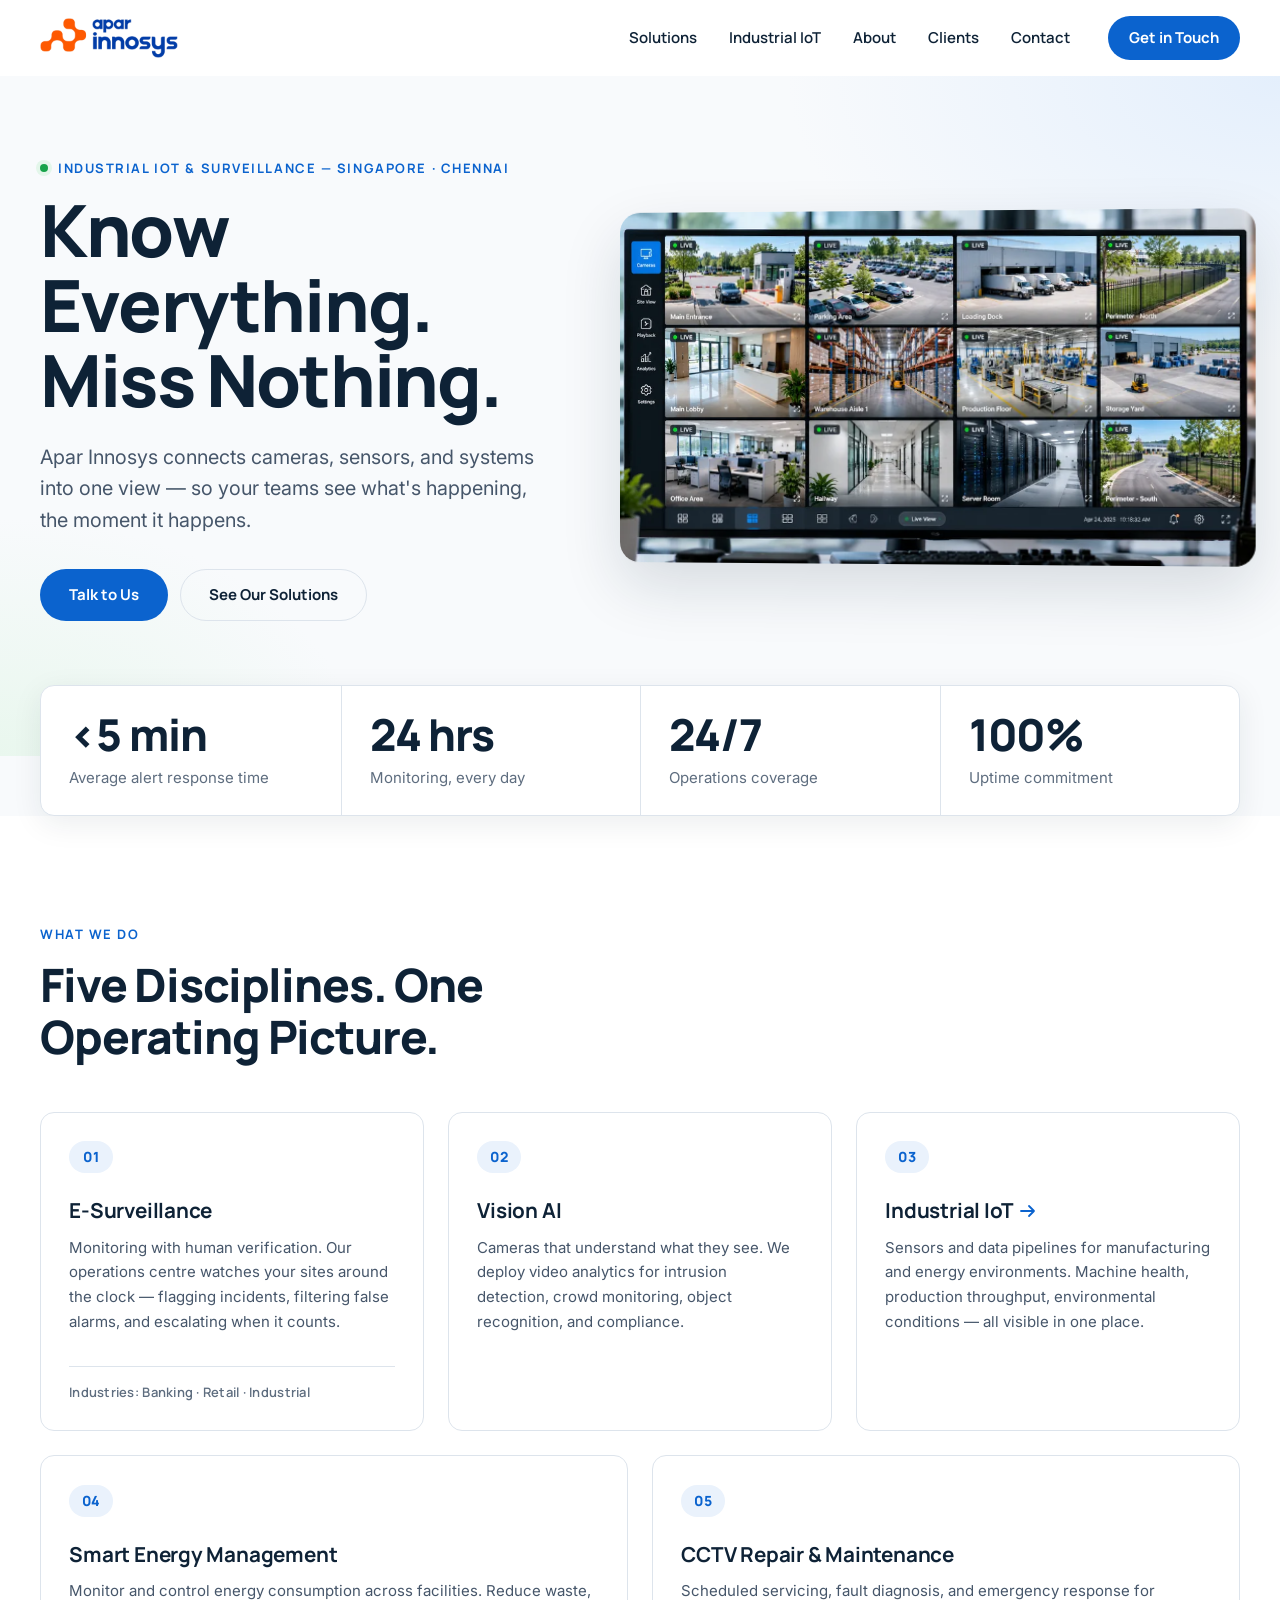
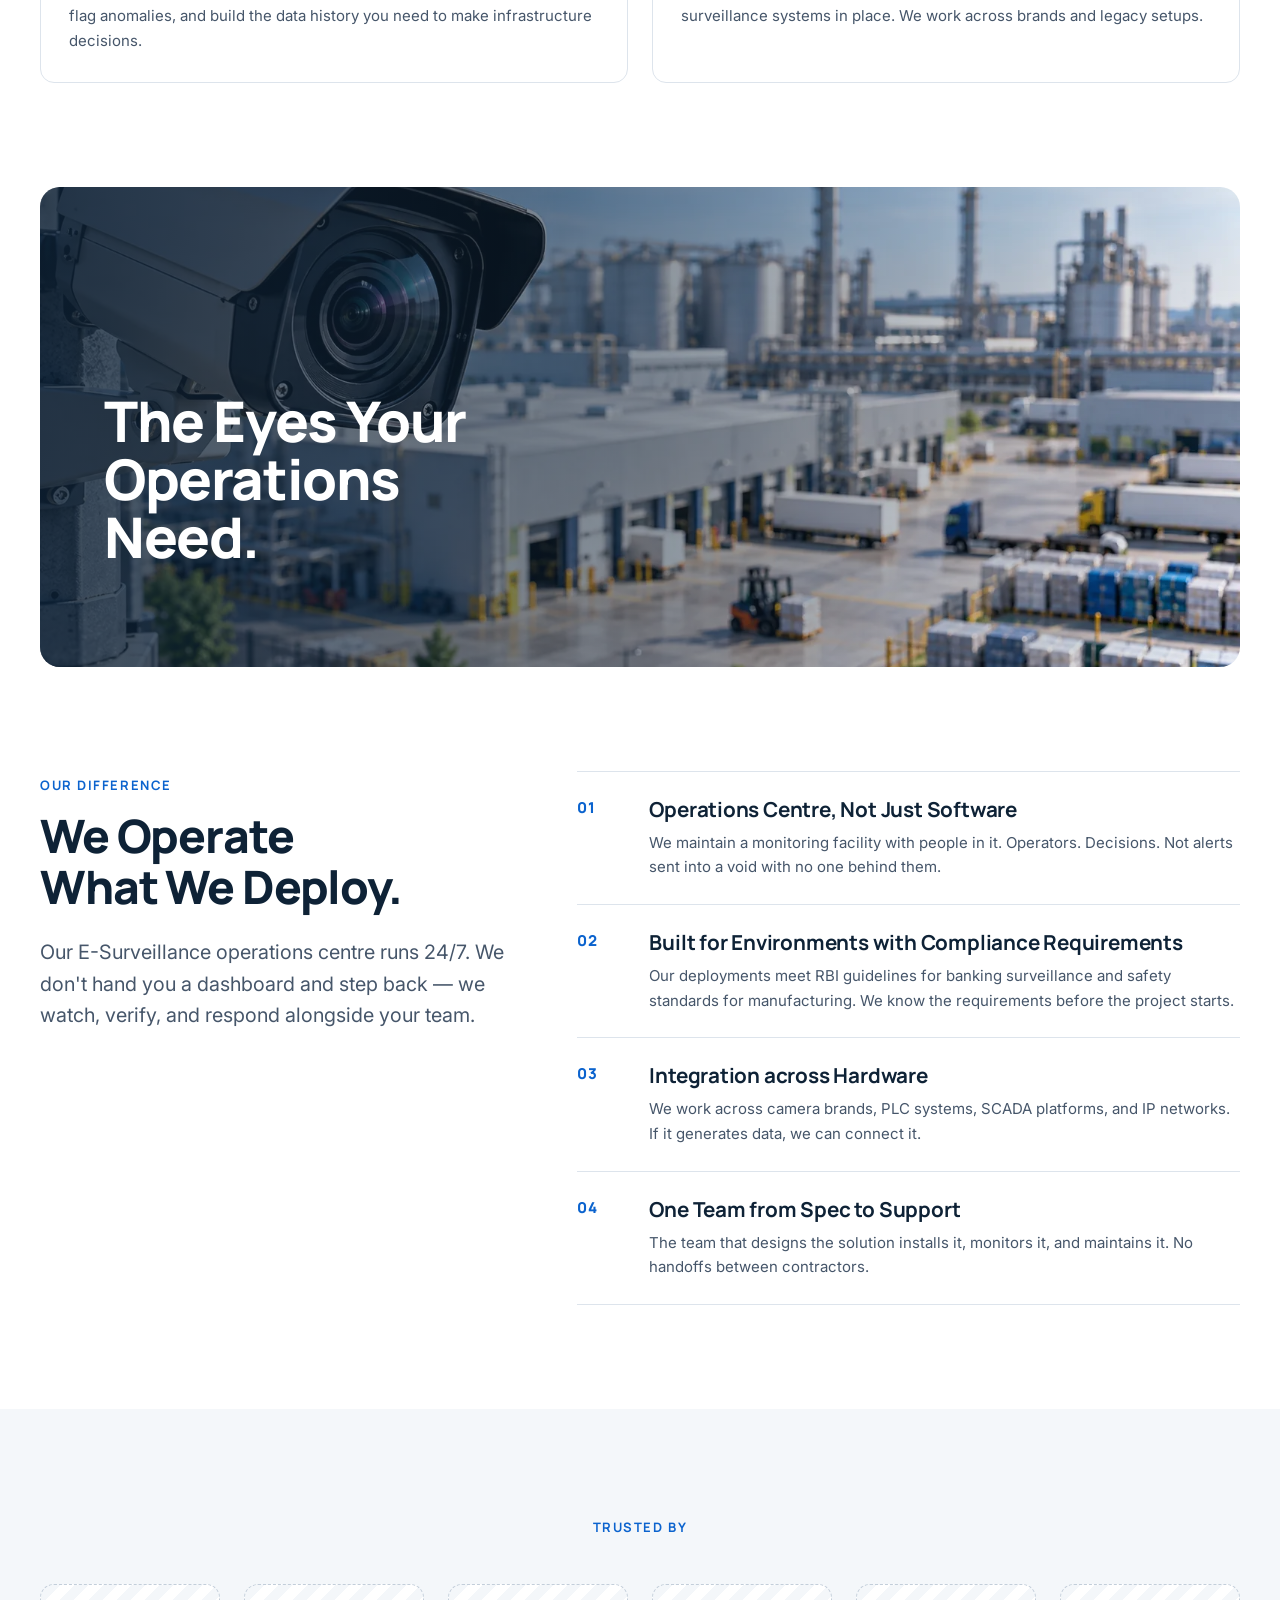
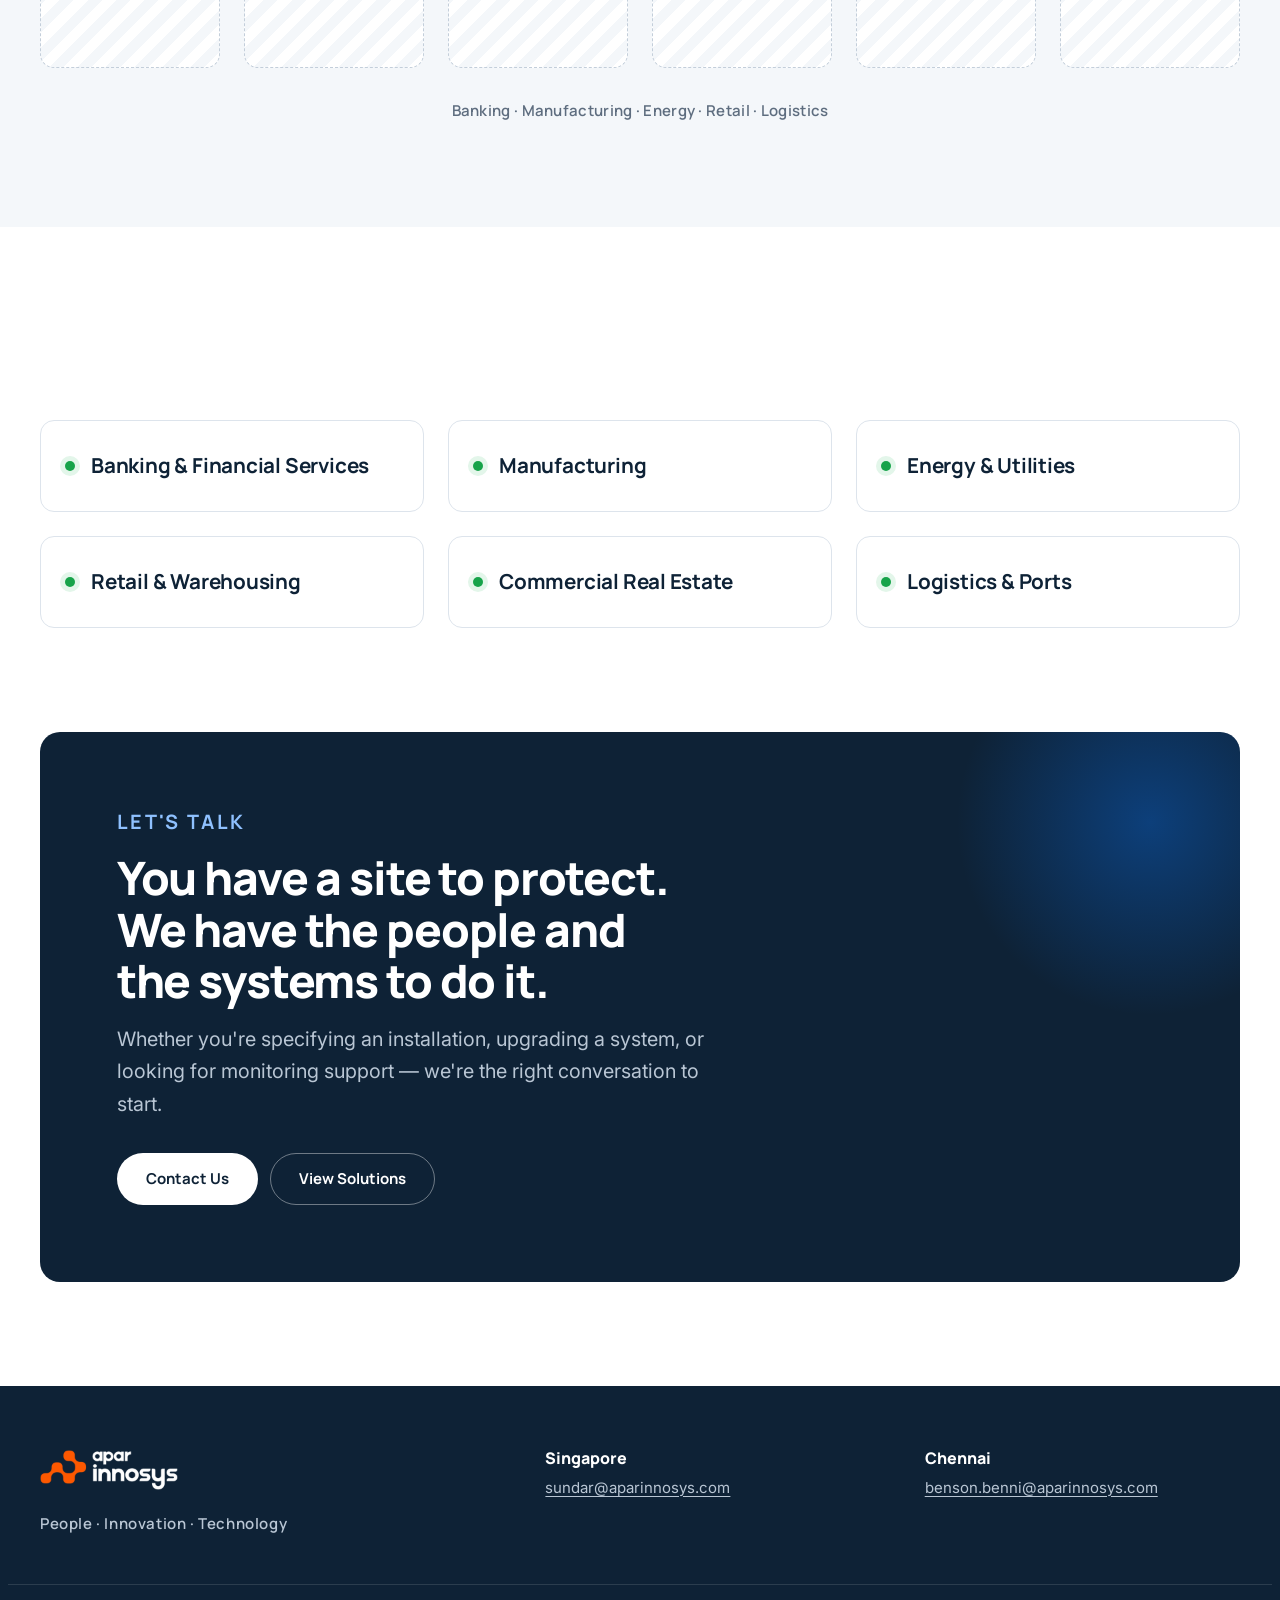
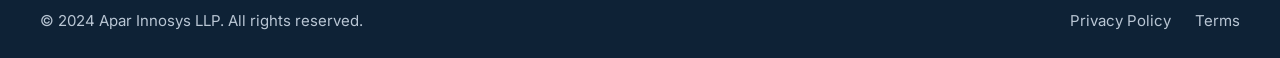
==== commit 0ae267b6: "Venkat Fixes" ====
--- a/codeforge/index.html
+++ b/codeforge/index.html
@@ -14,10 +14,10 @@
   <link rel="preload" as="image" type="image/webp" href="img/hero-camera-grid-1600.webp"
         imagesrcset="img/hero-camera-grid-960.webp 960w, img/hero-camera-grid-1600.webp 1600w"
         imagesizes="(max-width: 1023px) 100vw, 660px" fetchpriority="high">
-  <link rel="stylesheet" href="css/tokens.css?v=4">
-  <link rel="stylesheet" href="css/components.css?v=4">
-  <link rel="stylesheet" href="css/home.css?v=4">
-  <script src="js/main.js?v=4" defer></script>
+  <link rel="stylesheet" href="css/tokens.css?v=5">
+  <link rel="stylesheet" href="css/components.css?v=5">
+  <link rel="stylesheet" href="css/home.css?v=5">
+  <script src="js/main.js?v=5" defer></script>
 </head>
 <body>
 
@@ -31,6 +31,7 @@
       <nav aria-label="Main">
         <ul class="nav">
           <li><a href="#solutions">Solutions</a></li>
+          <li><a href="industrial-iot.html">Industrial IoT</a></li>
           <li><a href="#about">About</a></li>
           <li><a href="#clients">Clients</a></li>
           <li><a href="#contact">Contact</a></li>
--- a/codeforge/css/tokens.css
+++ b/codeforge/css/tokens.css
@@ -85,6 +85,7 @@
   /* ---------- Layout ---------- */
   --container-max:     1200px;
   --container-gutter:  clamp(16px, 3vw, 32px);
+  --faq-max:           none; /* FAQ list width: none = full container, like Outcomes; or e.g. 860px */
   --header-height:     76px;
   --logo-height:       40px;
 
--- a/codeforge/css/components.css
+++ b/codeforge/css/components.css
@@ -276,7 +276,7 @@
 .banner__title { max-width: 14ch; margin: 0; padding: var(--space-7) clamp(24px, 5vw, 72px); font-size: var(--fs-banner); line-height: var(--lh-hero); color: var(--color-on-dark); }
 
 /* ---------- FAQ accordion (native details/summary) ---------- */
-.faq { display: grid; gap: var(--space-3); max-width: 860px; margin-inline: auto; }
+.faq { display: grid; gap: var(--space-3); max-width: var(--faq-max); margin-inline: auto; }
 .faq details { border: 1px solid var(--color-border); border-radius: var(--radius-card); background: var(--color-surface); }
 .faq details[open] { box-shadow: var(--shadow-sm); }
 .faq summary {
